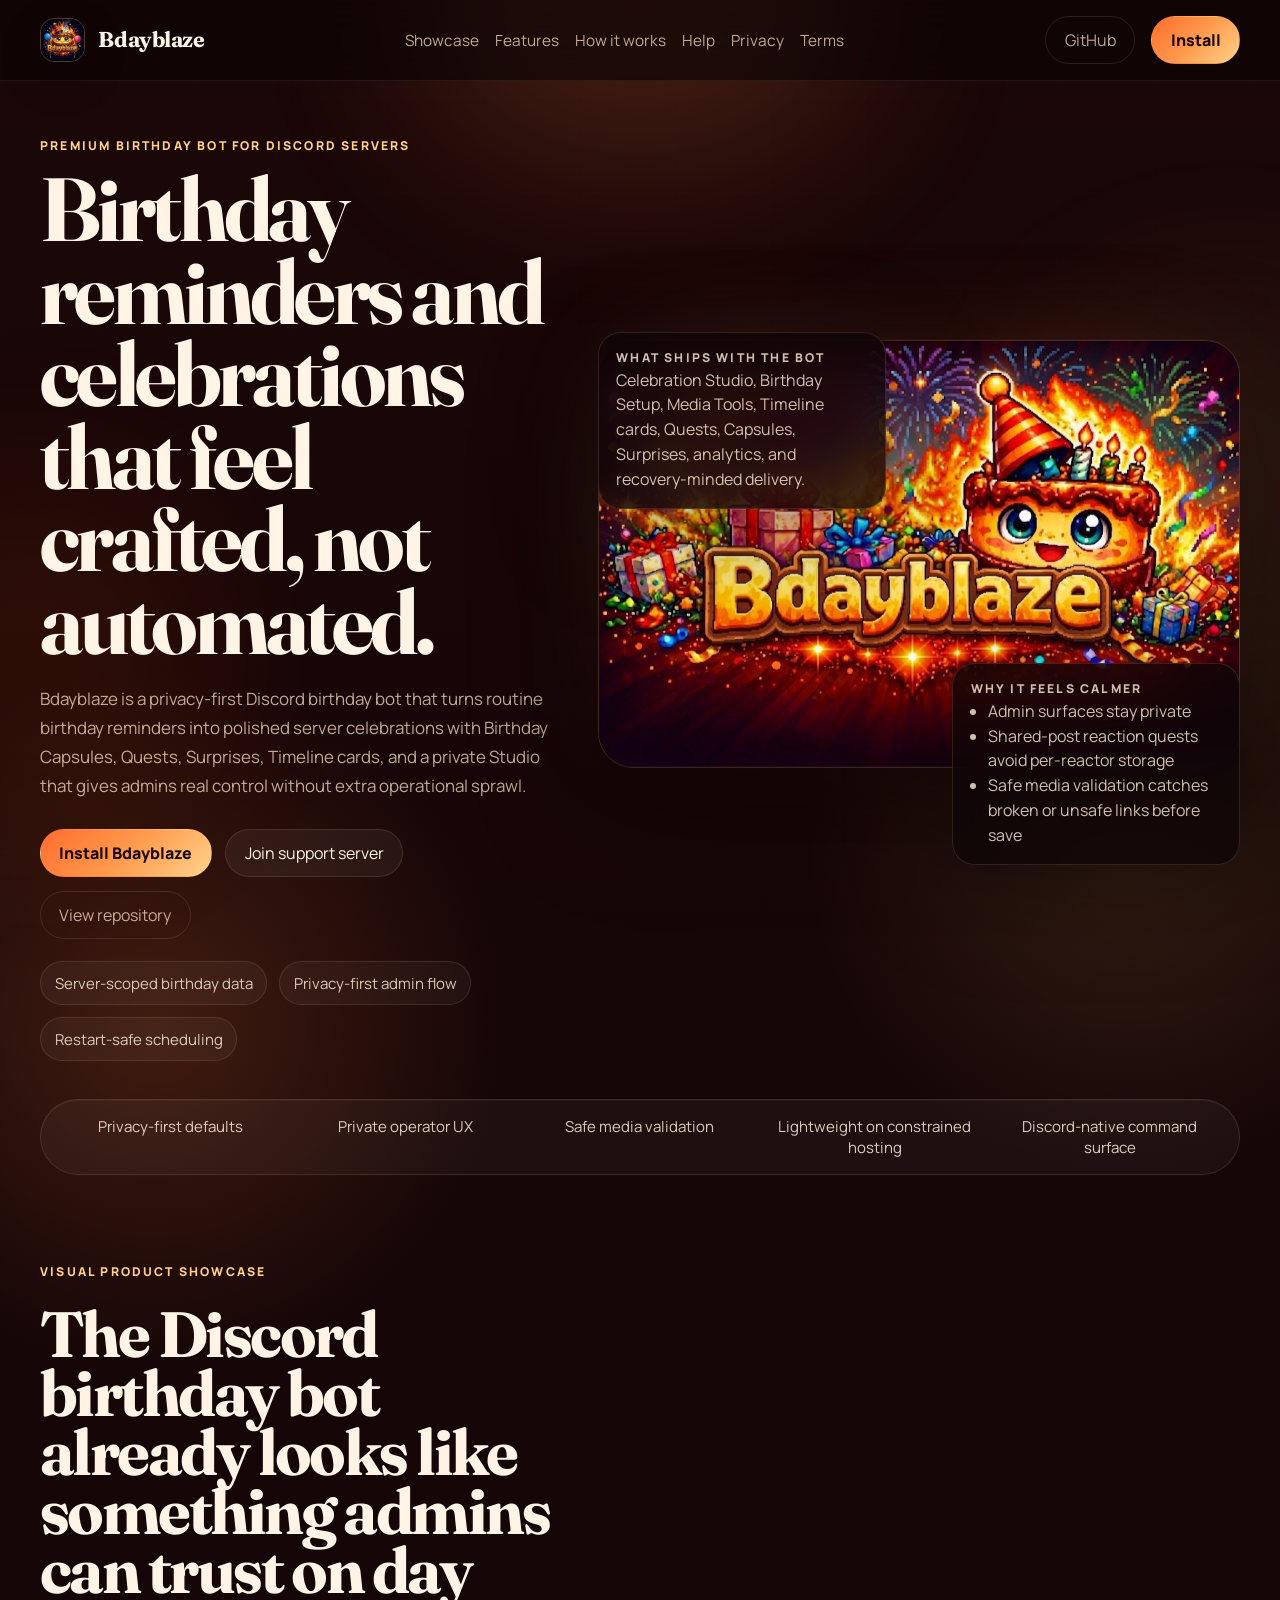
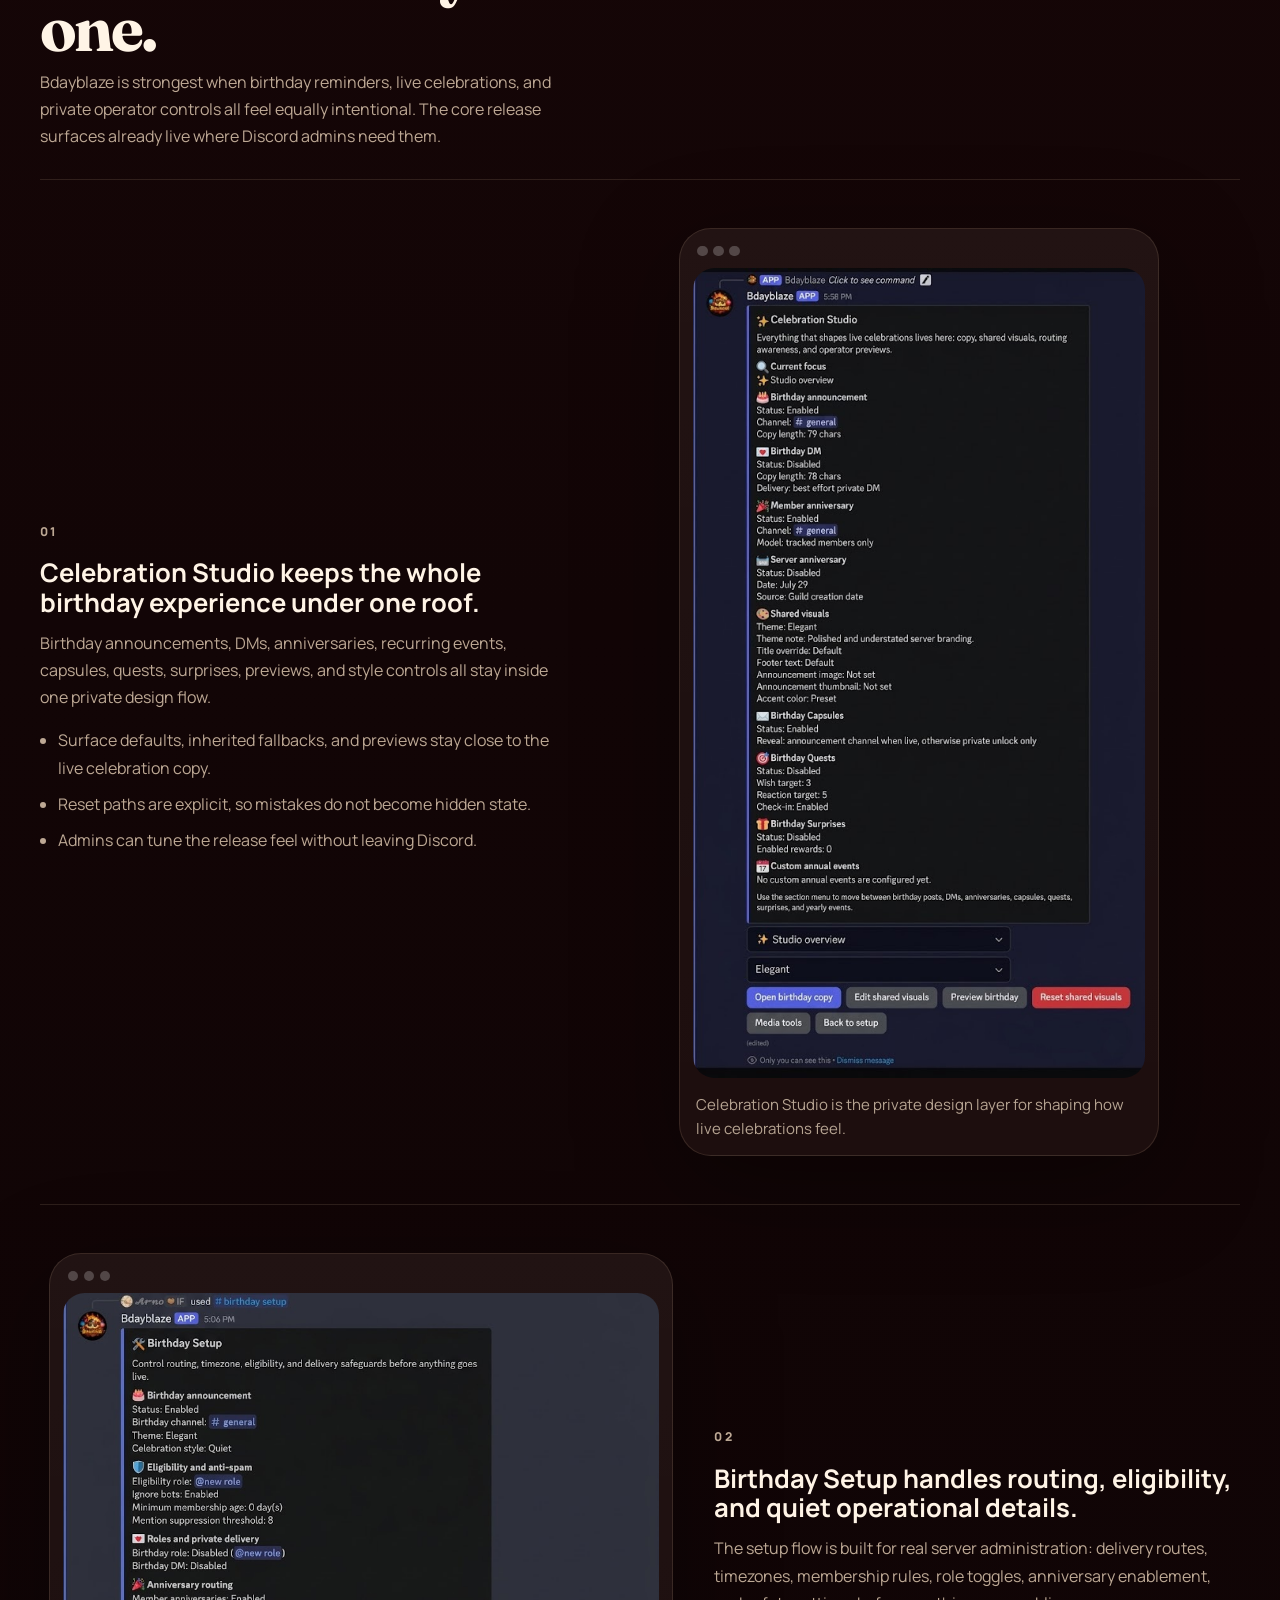
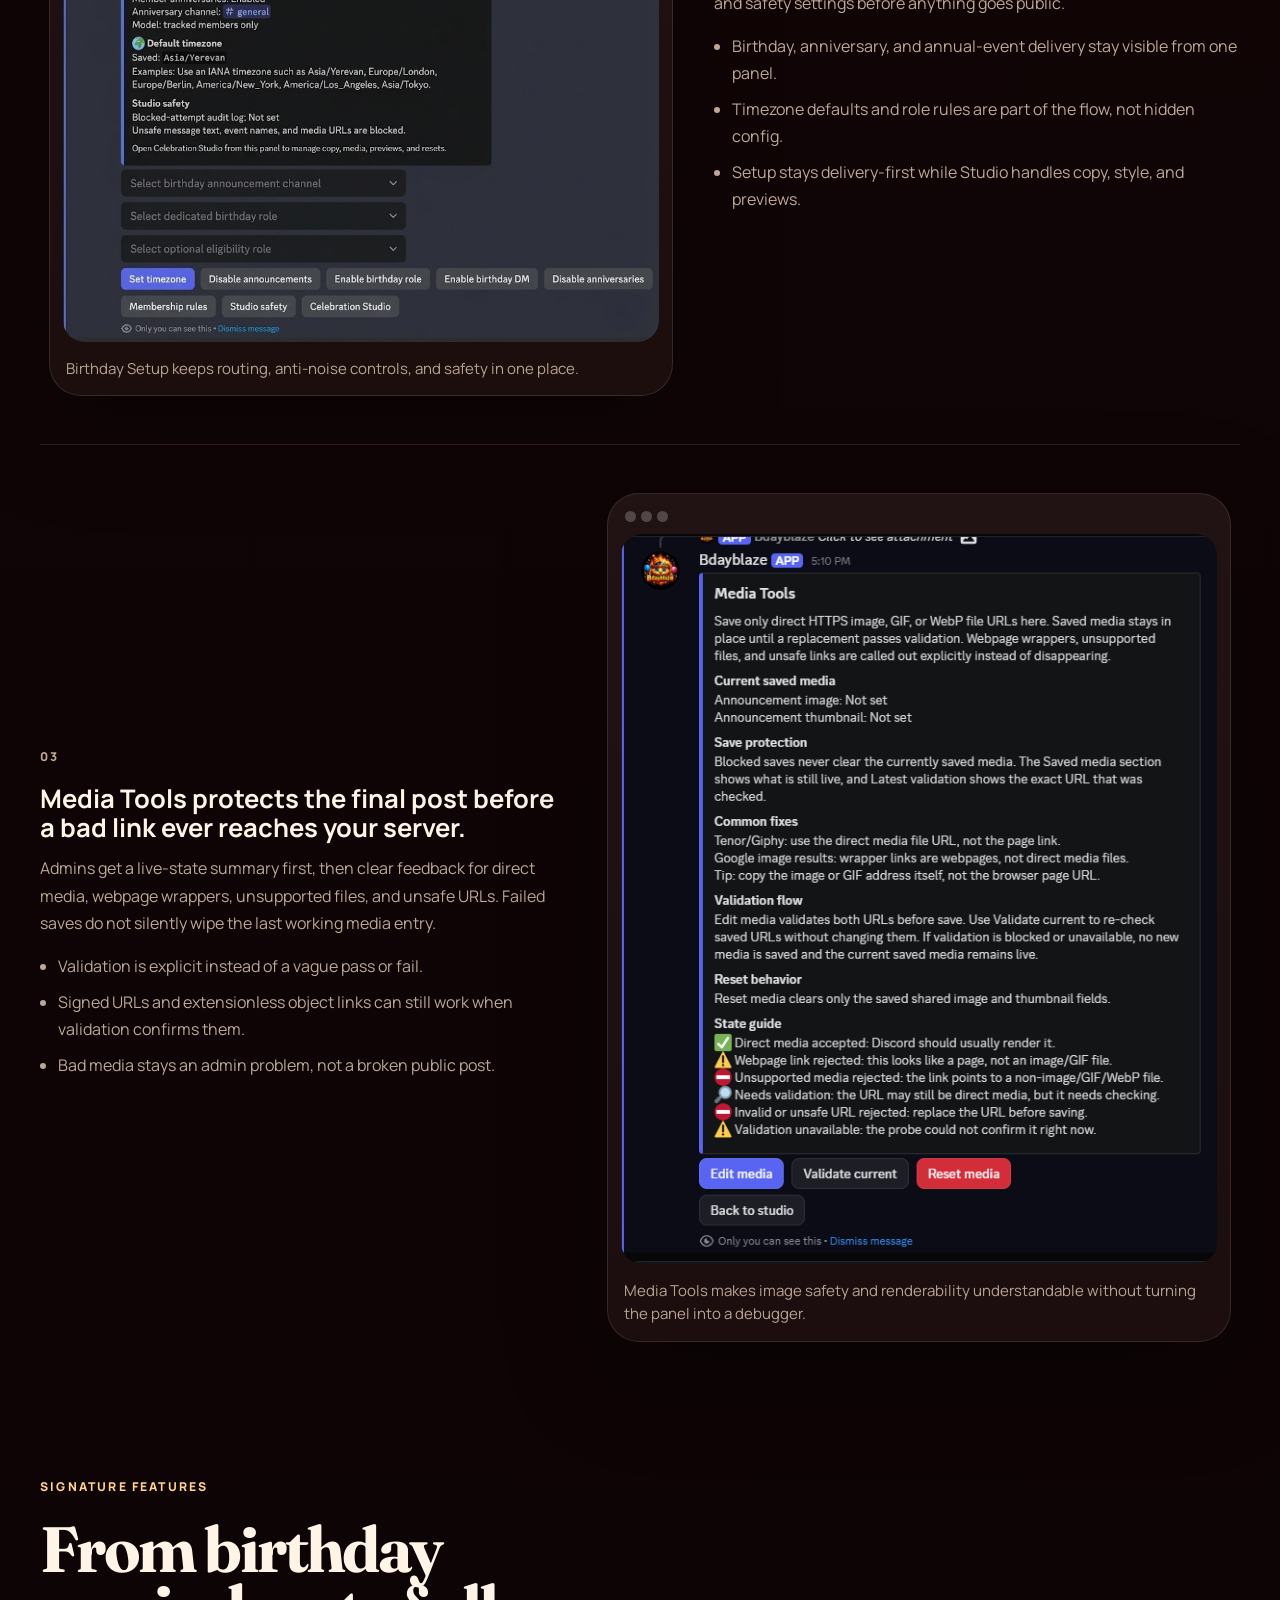
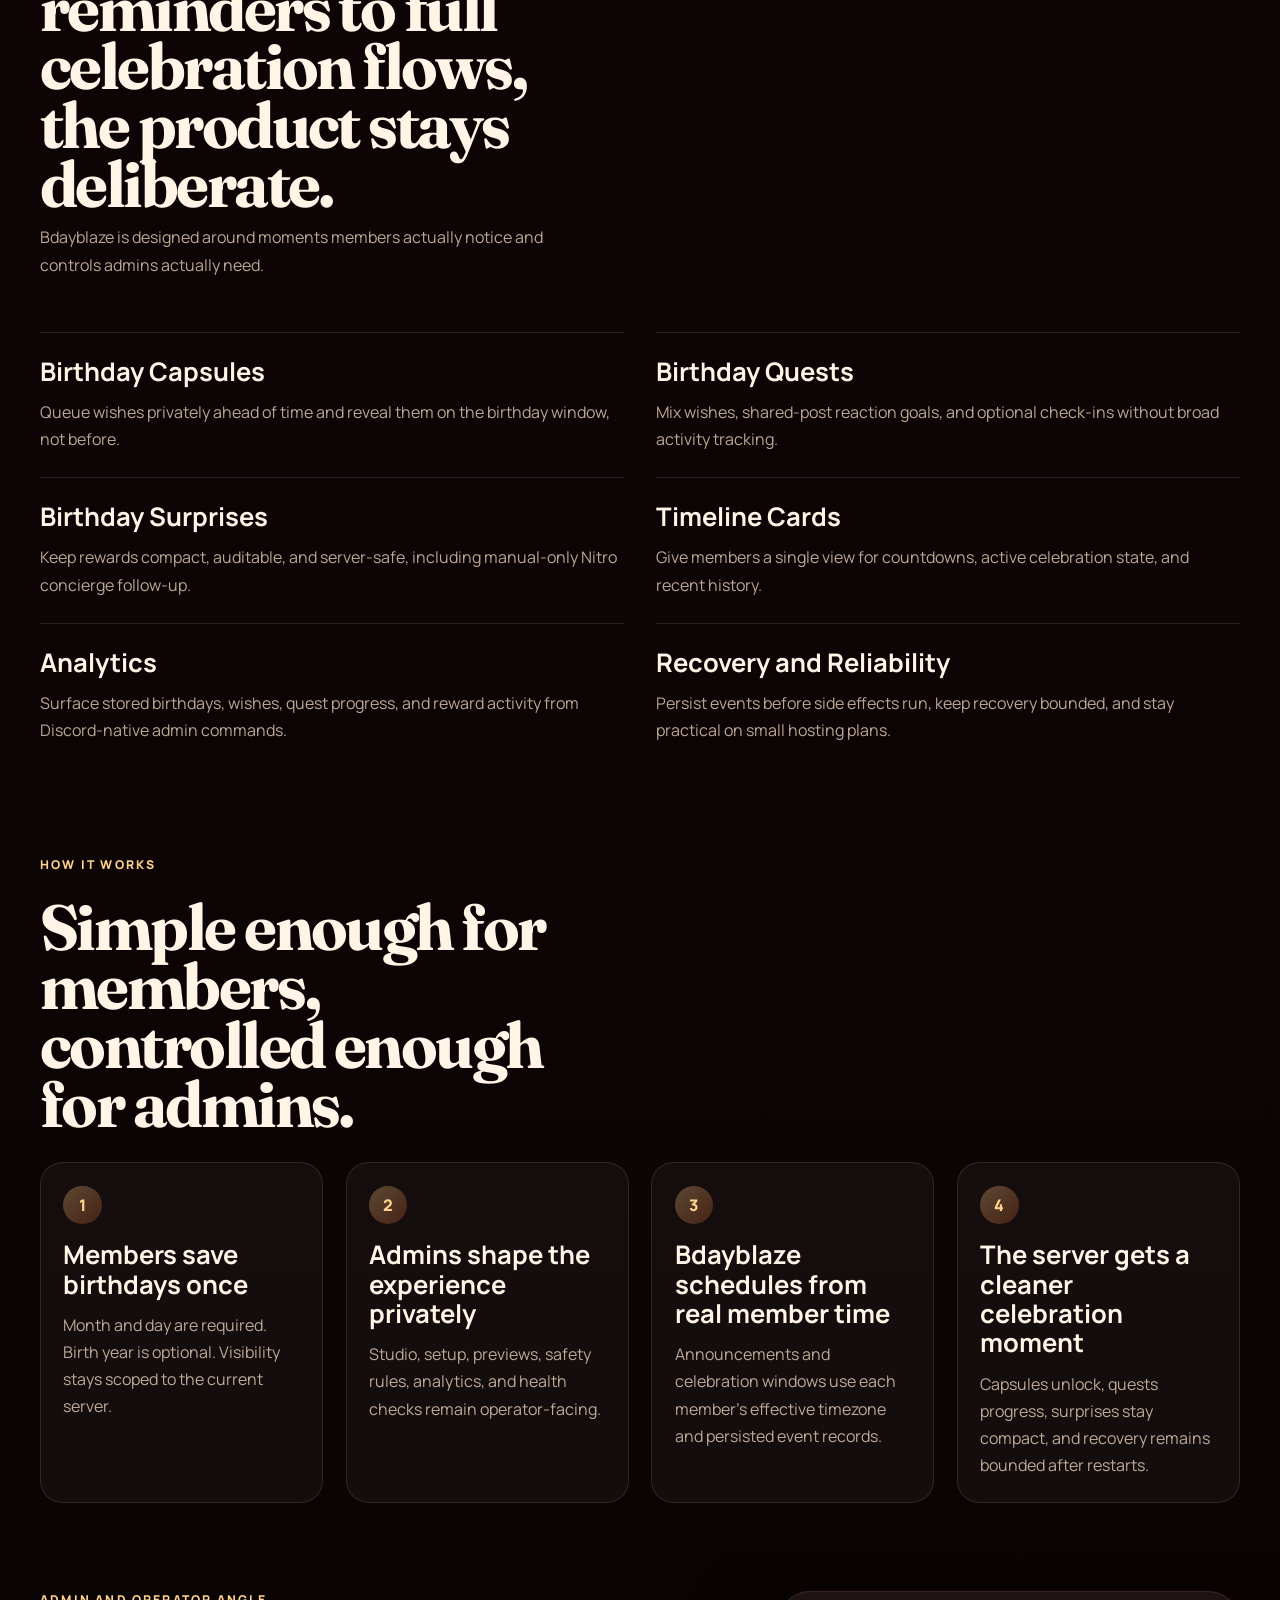
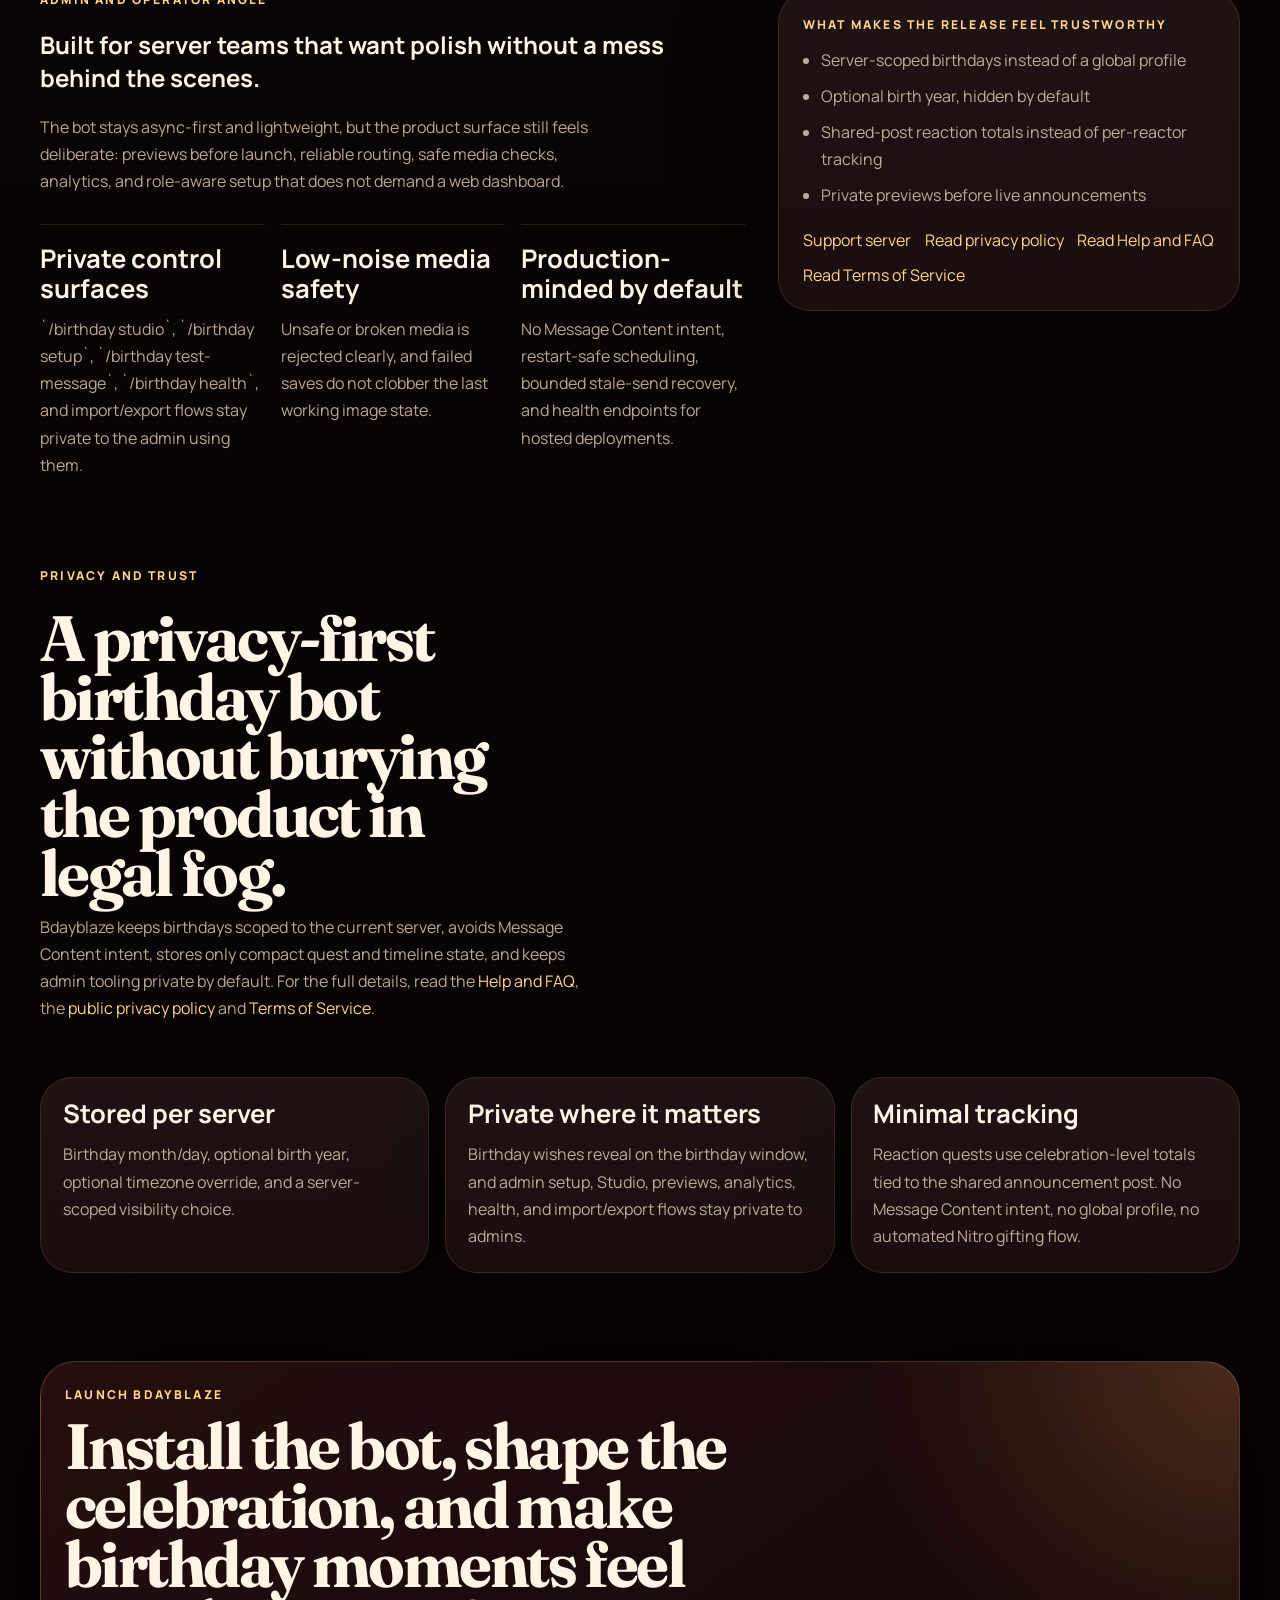
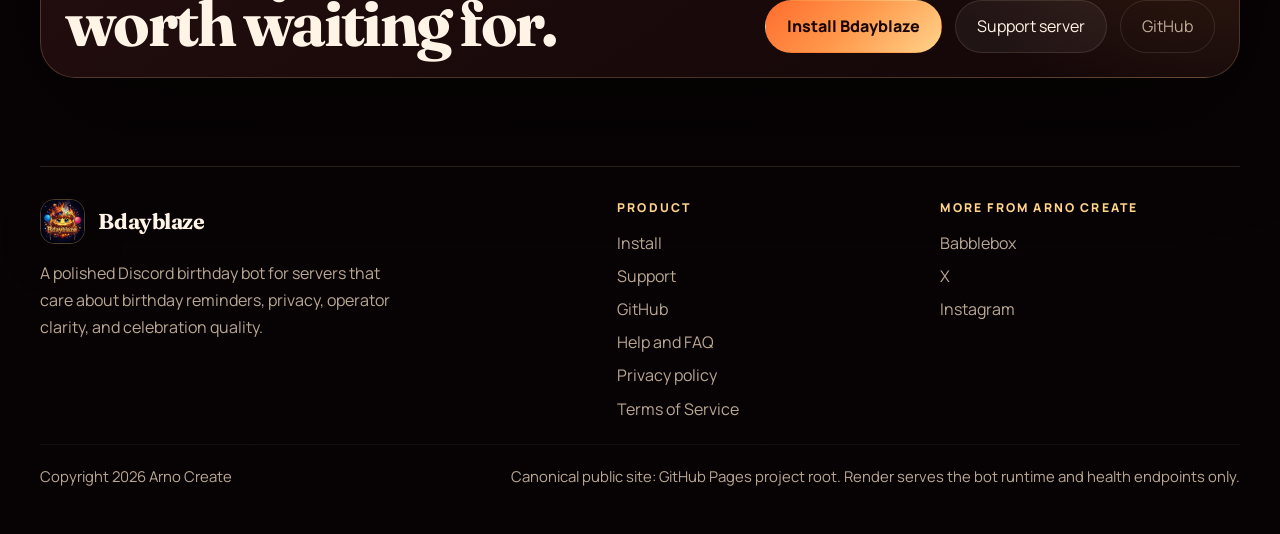
==== index.html @ 0d46175c "Polish admin UX and harden studio media and settings flows" ====
<!DOCTYPE html>
<html lang="en">
  <head>
    <meta charset="UTF-8" />
    <meta name="viewport" content="width=device-width, initial-scale=1.0" />
    <title>Bdayblaze | Premium Birthday Bot for Discord Servers</title>
    <meta
      name="description"
      content="Bdayblaze is a premium, privacy-first Discord birthday bot for birthday reminders, polished celebration posts, and private admin control."
    />
    <meta name="robots" content="index,follow,max-image-preview:large" />
    <meta name="theme-color" content="#1a0908" />
    <meta property="og:locale" content="en_US" />
    <meta property="og:site_name" content="Bdayblaze" />
    <meta property="og:title" content="Bdayblaze | Premium Birthday Bot for Discord Servers" />
    <meta
      property="og:description"
      content="Premium birthday reminders and celebration flows for Discord servers with privacy-first defaults, private admin tools, and restart-safe delivery."
    />
    <meta property="og:type" content="website" />
    <meta property="og:url" content="https://arno-create.github.io/Bdayblaze/" />
    <meta
      property="og:image"
      content="https://arno-create.github.io/Bdayblaze/assets/banner.jpg"
    />
    <meta
      property="og:image:alt"
      content="Bdayblaze banner showing the Discord birthday bot mascot, party cake, gifts, balloons, and wordmark"
    />
    <meta name="twitter:card" content="summary_large_image" />
    <meta
      name="twitter:title"
      content="Bdayblaze | Premium Birthday Bot for Discord Servers"
    />
    <meta
      name="twitter:description"
      content="Premium birthday reminders and celebration flows for Discord servers with privacy-first defaults, private admin tools, and restart-safe delivery."
    />
    <meta
      name="twitter:image"
      content="https://arno-create.github.io/Bdayblaze/assets/banner.jpg"
    />
    <meta
      name="twitter:image:alt"
      content="Bdayblaze banner showing the Discord birthday bot mascot, party cake, gifts, balloons, and wordmark"
    />
    <link rel="canonical" href="https://arno-create.github.io/Bdayblaze/" />
    <link rel="preconnect" href="https://fonts.googleapis.com" />
    <link rel="preconnect" href="https://fonts.gstatic.com" crossorigin />
    <link
      href="https://fonts.googleapis.com/css2?family=Fraunces:opsz,wght@9..144,600;9..144,700&family=Manrope:wght@400;500;600;700;800&display=swap"
      rel="stylesheet"
    />
    <link rel="stylesheet" href="./styles.css" />
    <script defer src="./site.js"></script>
    <script type="application/ld+json">
      {
        "@context": "https://schema.org",
        "@graph": [
          {
            "@type": "WebSite",
            "@id": "https://arno-create.github.io/Bdayblaze/#website",
            "url": "https://arno-create.github.io/Bdayblaze/",
            "name": "Bdayblaze",
            "description": "Premium birthday reminders and celebration flows for Discord servers.",
            "inLanguage": "en",
            "publisher": {
              "@id": "https://arno-create.github.io/Bdayblaze/#organization"
            }
          },
          {
            "@type": "Organization",
            "@id": "https://arno-create.github.io/Bdayblaze/#organization",
            "name": "Arno Create",
            "url": "https://arno-create.github.io/Bdayblaze/",
            "logo": {
              "@type": "ImageObject",
              "url": "https://arno-create.github.io/Bdayblaze/assets/logo.jpg"
            },
            "sameAs": [
              "https://github.com/arno-create/Bdayblaze",
              "https://x.com/arno__if",
              "https://instagram.com/arno.if"
            ]
          },
          {
            "@type": "SoftwareApplication",
            "@id": "https://arno-create.github.io/Bdayblaze/#software",
            "name": "Bdayblaze",
            "applicationCategory": "UtilitiesApplication",
            "operatingSystem": "Any",
            "url": "https://arno-create.github.io/Bdayblaze/",
            "image": "https://arno-create.github.io/Bdayblaze/assets/banner.jpg",
            "screenshot": [
              "https://arno-create.github.io/Bdayblaze/assets/celebration_studio_panel.jpg",
              "https://arno-create.github.io/Bdayblaze/assets/setup_panel.jpg",
              "https://arno-create.github.io/Bdayblaze/assets/media_tools_panel.png"
            ],
            "description": "A privacy-first Discord birthday bot for birthday reminders, celebration posts, Birthday Capsules, Quests, Surprises, and private admin tooling.",
            "isPartOf": {
              "@id": "https://arno-create.github.io/Bdayblaze/#website"
            },
            "creator": {
              "@id": "https://arno-create.github.io/Bdayblaze/#organization"
            }
          }
        ]
      }
    </script>
  <meta name="google-site-verification" content="17fQDl628xteQwyYC6jRZ4BuVv1NThQF5DhLCM0l2sY" />
  </head>
  <body class="site-home">
    <a class="skip-link" href="#main-content">Skip to content</a>

    <div class="ambient ambient-top" aria-hidden="true"></div>
    <div class="ambient ambient-left" aria-hidden="true"></div>
    <div class="ambient ambient-right" aria-hidden="true"></div>

    <header class="site-header">
      <div class="shell header-inner">
        <a class="brand-lockup" href="./" aria-label="Bdayblaze home">
          <img
            src="./assets/logo.jpg"
            alt="Bdayblaze Discord birthday bot logo"
            width="1024"
            height="1024"
            decoding="async"
          />
          <span>Bdayblaze</span>
        </a>

        <nav class="site-nav" aria-label="Primary">
          <a href="#showcase">Showcase</a>
          <a href="#features">Features</a>
          <a href="#how-it-works">How it works</a>
          <a href="./help/">Help</a>
          <a href="#privacy">Privacy</a>
          <a href="./terms/">Terms</a>
        </nav>

        <div class="header-actions">
          <a
            class="button button-ghost"
            href="https://github.com/arno-create/Bdayblaze"
            target="_blank"
            rel="noreferrer"
            >GitHub</a
          >
          <a
            class="button button-primary"
            href="https://discord.com/oauth2/authorize?client_id=1485920716573380660"
            target="_blank"
            rel="noreferrer"
            >Install</a
          >
        </div>
      </div>
    </header>

    <main id="main-content">
      <section class="hero">
        <div class="shell hero-layout">
          <div class="hero-copy" data-reveal>
            <p class="eyebrow">Premium birthday bot for Discord servers</p>
            <h1>Birthday reminders and celebrations that feel crafted, not automated.</h1>
            <p class="hero-text">
              Bdayblaze is a privacy-first Discord birthday bot that turns routine birthday
              reminders into polished server celebrations with Birthday Capsules, Quests,
              Surprises, Timeline cards, and a private Studio that gives admins real control
              without extra operational sprawl.
            </p>

            <div class="hero-actions">
              <a
                class="button button-primary"
                href="https://discord.com/oauth2/authorize?client_id=1485920716573380660"
                target="_blank"
                rel="noreferrer"
                >Install Bdayblaze</a
              >
              <a
                class="button button-secondary"
                href="https://discord.com/servers/inevitable-friendship-1322933864360050688"
                target="_blank"
                rel="noreferrer"
                >Join support server</a
              >
              <a
                class="button button-ghost"
                href="https://github.com/arno-create/Bdayblaze"
                target="_blank"
                rel="noreferrer"
                >View repository</a
              >
            </div>

            <ul class="hero-signals" aria-label="Key product highlights">
              <li>Server-scoped birthday data</li>
              <li>Privacy-first admin flow</li>
              <li>Restart-safe scheduling</li>
            </ul>
          </div>

          <div class="hero-stage" data-reveal>
            <div class="hero-stage-glow" aria-hidden="true"></div>
            <img
              class="hero-banner"
              src="./assets/banner.jpg"
              alt="Bdayblaze banner with the mascot, party cake, gifts, balloons, and wordmark"
              width="1536"
              height="1024"
              fetchpriority="high"
              decoding="async"
            />

            <div class="hero-panel hero-panel-top">
              <p class="panel-label">What ships with the bot</p>
              <p>
                Celebration Studio, Birthday Setup, Media Tools, Timeline cards, Quests,
                Capsules, Surprises, analytics, and recovery-minded delivery.
              </p>
            </div>

            <div class="hero-panel hero-panel-bottom">
              <p class="panel-label">Why it feels calmer</p>
              <ul>
                <li>Admin surfaces stay private</li>
                <li>Shared-post reaction quests avoid per-reactor storage</li>
                <li>Safe media validation catches broken or unsafe links before save</li>
              </ul>
            </div>
          </div>
        </div>
      </section>

      <section class="trust-strip shell" aria-label="Trust highlights" data-reveal>
        <p>Privacy-first defaults</p>
        <p>Private operator UX</p>
        <p>Safe media validation</p>
        <p>Lightweight on constrained hosting</p>
        <p>Discord-native command surface</p>
      </section>

      <section class="section" id="showcase">
        <div class="shell">
          <div class="section-head" data-reveal>
            <p class="eyebrow">Visual product showcase</p>
            <h2>The Discord birthday bot already looks like something admins can trust on day one.</h2>
            <p class="section-copy">
              Bdayblaze is strongest when birthday reminders, live celebrations, and private
              operator controls all feel equally intentional. The core release surfaces already
              live where Discord admins need them.
            </p>
          </div>

          <article class="showcase-row" data-reveal>
            <div class="showcase-copy">
              <p class="showcase-number">01</p>
              <h3>Celebration Studio keeps the whole birthday experience under one roof.</h3>
              <p>
                Birthday announcements, DMs, anniversaries, recurring events, capsules, quests,
                surprises, previews, and style controls all stay inside one private design flow.
              </p>
              <ul class="detail-list">
                <li>Surface defaults, inherited fallbacks, and previews stay close to the live celebration copy.</li>
                <li>Reset paths are explicit, so mistakes do not become hidden state.</li>
                <li>Admins can tune the release feel without leaving Discord.</li>
              </ul>
            </div>
            <figure class="browser-shot browser-shot-tall">
              <div class="browser-chrome" aria-hidden="true">
                <span></span>
                <span></span>
                <span></span>
              </div>
              <img
                src="./assets/celebration_studio_panel.jpg"
                alt="Bdayblaze Celebration Studio showing birthday announcements, DMs, anniversaries, surface routing and media, quests, surprises, and preview controls"
                width="572"
                height="1024"
                loading="lazy"
                decoding="async"
              />
              <figcaption>
                Celebration Studio is the private design layer for shaping how live celebrations feel.
              </figcaption>
            </figure>
          </article>

          <article class="showcase-row showcase-row-reverse" data-reveal>
            <div class="showcase-copy">
              <p class="showcase-number">02</p>
              <h3>Birthday Setup handles routing, eligibility, and quiet operational details.</h3>
              <p>
                The setup flow is built for real server administration: delivery routes,
                timezones, membership rules, role toggles, anniversary enablement, and safety
                settings before anything goes public.
              </p>
              <ul class="detail-list">
                <li>Birthday, anniversary, and annual-event delivery stay visible from one panel.</li>
                <li>Timezone defaults and role rules are part of the flow, not hidden config.</li>
                <li>Setup stays delivery-first while Studio handles copy, style, and previews.</li>
              </ul>
            </div>
            <figure class="browser-shot">
              <div class="browser-chrome" aria-hidden="true">
                <span></span>
                <span></span>
                <span></span>
              </div>
              <img
                src="./assets/setup_panel.jpg"
                alt="Bdayblaze Birthday Setup showing channel routing, eligibility rules, anniversary routing, timezone, and studio safety controls"
                width="942"
                height="1024"
                loading="lazy"
                decoding="async"
              />
              <figcaption>
                Birthday Setup keeps routing, anti-noise controls, and safety in one place.
              </figcaption>
            </figure>
          </article>

          <article class="showcase-row" data-reveal>
            <div class="showcase-copy">
              <p class="showcase-number">03</p>
              <h3>Media Tools protects the final post before a bad link ever reaches your server.</h3>
              <p>
                Admins get a live-state summary first, then clear feedback for direct media,
                webpage wrappers, unsupported files, and unsafe URLs. Failed saves do not
                silently wipe the last working media entry.
              </p>
              <ul class="detail-list">
                <li>Validation is explicit instead of a vague pass or fail.</li>
                <li>
                  Signed URLs and extensionless object links can still work when validation
                  confirms them.
                </li>
                <li>Bad media stays an admin problem, not a broken public post.</li>
              </ul>
            </div>
            <figure class="browser-shot">
              <div class="browser-chrome" aria-hidden="true">
                <span></span>
                <span></span>
                <span></span>
              </div>
              <img
                src="./assets/media_tools_panel.png"
                alt="Bdayblaze Media Tools showing saved media, validation states, and controls for editing or resetting image URLs"
                width="619"
                height="758"
                loading="lazy"
                decoding="async"
              />
              <figcaption>
                Media Tools makes image safety and renderability understandable without turning the panel into a debugger.
              </figcaption>
            </figure>
          </article>
        </div>
      </section>

      <section class="section" id="features">
        <div class="shell feature-layout">
          <div class="section-head" data-reveal>
            <p class="eyebrow">Signature features</p>
            <h2>From birthday reminders to full celebration flows, the product stays deliberate.</h2>
            <p class="section-copy">
              Bdayblaze is designed around moments members actually notice and controls admins
              actually need.
            </p>
          </div>

          <div class="signature-grid" data-reveal>
            <article>
              <h3>Birthday Capsules</h3>
              <p>
                Queue wishes privately ahead of time and reveal them on the birthday window, not
                before.
              </p>
            </article>
            <article>
              <h3>Birthday Quests</h3>
              <p>
                Mix wishes, shared-post reaction goals, and optional check-ins without broad
                activity tracking.
              </p>
            </article>
            <article>
              <h3>Birthday Surprises</h3>
              <p>
                Keep rewards compact, auditable, and server-safe, including manual-only Nitro
                concierge follow-up.
              </p>
            </article>
            <article>
              <h3>Timeline Cards</h3>
              <p>
                Give members a single view for countdowns, active celebration state, and recent
                history.
              </p>
            </article>
            <article>
              <h3>Analytics</h3>
              <p>
                Surface stored birthdays, wishes, quest progress, and reward activity from
                Discord-native admin commands.
              </p>
            </article>
            <article>
              <h3>Recovery and Reliability</h3>
              <p>
                Persist events before side effects run, keep recovery bounded, and stay practical
                on small hosting plans.
              </p>
            </article>
          </div>
        </div>
      </section>

      <section class="section" id="how-it-works">
        <div class="shell">
          <div class="section-head" data-reveal>
            <p class="eyebrow">How it works</p>
            <h2>Simple enough for members, controlled enough for admins.</h2>
          </div>

          <ol class="flow-list" data-reveal>
            <li>
              <span>1</span>
              <div>
                <h3>Members save birthdays once</h3>
                <p>
                  Month and day are required. Birth year is optional. Visibility stays scoped to
                  the current server.
                </p>
              </div>
            </li>
            <li>
              <span>2</span>
              <div>
                <h3>Admins shape the experience privately</h3>
                <p>
                  Studio, setup, previews, safety rules, analytics, and health checks remain
                  operator-facing.
                </p>
              </div>
            </li>
            <li>
              <span>3</span>
              <div>
                <h3>Bdayblaze schedules from real member time</h3>
                <p>
                  Announcements and celebration windows use each member&apos;s effective timezone
                  and persisted event records.
                </p>
              </div>
            </li>
            <li>
              <span>4</span>
              <div>
                <h3>The server gets a cleaner celebration moment</h3>
                <p>
                  Capsules unlock, quests progress, surprises stay compact, and recovery remains
                  bounded after restarts.
                </p>
              </div>
            </li>
          </ol>
        </div>
      </section>

      <section class="section" id="operators">
        <div class="shell operator-layout">
          <div class="operator-copy" data-reveal>
            <p class="eyebrow">Admin and operator angle</p>
            <h2>Built for server teams that want polish without a mess behind the scenes.</h2>
            <p class="section-copy">
              The bot stays async-first and lightweight, but the product surface still feels
              deliberate: previews before launch, reliable routing, safe media checks, analytics,
              and role-aware setup that does not demand a web dashboard.
            </p>

            <div class="operator-points">
              <article>
                <h3>Private control surfaces</h3>
                <p>
                  `/birthday studio`, `/birthday setup`, `/birthday test-message`, `/birthday
                  health`, and import/export flows stay private to the admin using them.
                </p>
              </article>
              <article>
                <h3>Low-noise media safety</h3>
                <p>
                  Unsafe or broken media is rejected clearly, and failed saves do not clobber the
                  last working image state.
                </p>
              </article>
              <article>
                <h3>Production-minded by default</h3>
                <p>
                  No Message Content intent, restart-safe scheduling, bounded stale-send recovery,
                  and health endpoints for hosted deployments.
                </p>
              </article>
            </div>
          </div>

          <aside class="operator-aside" data-reveal>
            <p class="panel-label">What makes the release feel trustworthy</p>
            <ul class="aside-list">
              <li>Server-scoped birthdays instead of a global profile</li>
              <li>Optional birth year, hidden by default</li>
              <li>Shared-post reaction totals instead of per-reactor tracking</li>
              <li>Private previews before live announcements</li>
            </ul>

            <div class="operator-links">
              <a
                class="text-link"
                href="https://discord.com/servers/inevitable-friendship-1322933864360050688"
                target="_blank"
                rel="noreferrer"
                >Support server</a
              >
              <a class="text-link" href="./privacy/">Read privacy policy</a>
              <a class="text-link" href="./help/">Read Help and FAQ</a>
              <a class="text-link" href="./terms/">Read Terms of Service</a>
            </div>
          </aside>
        </div>
      </section>

      <section class="section" id="privacy">
        <div class="shell privacy-layout">
          <div class="section-head" data-reveal>
            <p class="eyebrow">Privacy and trust</p>
            <h2>A privacy-first birthday bot without burying the product in legal fog.</h2>
            <p class="section-copy">
              Bdayblaze keeps birthdays scoped to the current server, avoids Message Content
              intent, stores only compact quest and timeline state, and keeps admin tooling
              private by default. For the full details, read the
              <a class="inline-link" href="./help/">Help and FAQ</a>,
              the
              <a class="inline-link" href="./privacy/">public privacy policy</a> and
              <a class="inline-link" href="./terms/">Terms of Service</a>.
            </p>
          </div>

          <div class="privacy-grid" data-reveal>
            <article>
              <h3>Stored per server</h3>
              <p>
                Birthday month/day, optional birth year, optional timezone override, and a
                server-scoped visibility choice.
              </p>
            </article>
            <article>
              <h3>Private where it matters</h3>
              <p>
                Birthday wishes reveal on the birthday window, and admin setup, Studio, previews,
                analytics, health, and import/export flows stay private to admins.
              </p>
            </article>
            <article>
              <h3>Minimal tracking</h3>
              <p>
                Reaction quests use celebration-level totals tied to the shared announcement post.
                No Message Content intent, no global profile, no automated Nitro gifting flow.
              </p>
            </article>
          </div>
        </div>
      </section>

      <section class="section section-cta">
        <div class="shell cta-panel" data-reveal>
          <div>
            <p class="eyebrow">Launch Bdayblaze</p>
            <h2>
              Install the bot, shape the celebration, and make birthday moments feel worth waiting
              for.
            </h2>
          </div>
          <div class="cta-actions">
            <a
              class="button button-primary button-large"
              href="https://discord.com/oauth2/authorize?client_id=1485920716573380660"
              target="_blank"
              rel="noreferrer"
              >Install Bdayblaze</a
            >
            <a
              class="button button-secondary button-large"
              href="https://discord.com/servers/inevitable-friendship-1322933864360050688"
              target="_blank"
              rel="noreferrer"
              >Support server</a
            >
            <a
              class="button button-ghost button-large"
              href="https://github.com/arno-create/Bdayblaze"
              target="_blank"
              rel="noreferrer"
              >GitHub</a
            >
          </div>
        </div>
      </section>
    </main>

    <footer class="site-footer">
      <div class="shell footer-grid">
        <div>
          <a class="brand-lockup footer-brand" href="./" aria-label="Bdayblaze home">
            <img
              src="./assets/logo.jpg"
              alt="Bdayblaze Discord birthday bot logo"
              width="1024"
              height="1024"
              loading="lazy"
              decoding="async"
            />
            <span>Bdayblaze</span>
          </a>
          <p class="footer-copy">
            A polished Discord birthday bot for servers that care about birthday reminders,
            privacy, operator clarity, and celebration quality.
          </p>
        </div>

        <div>
          <p class="footer-heading">Product</p>
          <div class="footer-links">
            <a
              href="https://discord.com/oauth2/authorize?client_id=1485920716573380660"
              target="_blank"
              rel="noreferrer"
              >Install</a
            >
            <a
              href="https://discord.com/servers/inevitable-friendship-1322933864360050688"
              target="_blank"
              rel="noreferrer"
              >Support</a
            >
            <a href="https://github.com/arno-create/Bdayblaze" target="_blank" rel="noreferrer"
              >GitHub</a
            >
            <a href="./help/">Help and FAQ</a>
            <a href="./privacy/">Privacy policy</a>
            <a href="./terms/">Terms of Service</a>
          </div>
        </div>

        <div>
          <p class="footer-heading">More from Arno Create</p>
          <div class="footer-links">
            <a
              href="https://arno-create.github.io/babblebox-bot/"
              target="_blank"
              rel="noreferrer"
              >Babblebox</a
            >
            <a href="https://x.com/arno__if" target="_blank" rel="noreferrer">X</a>
            <a href="https://instagram.com/arno.if" target="_blank" rel="noreferrer"
              >Instagram</a
            >
          </div>
        </div>
      </div>

      <div class="shell footer-meta">
        <p>Copyright <span data-year></span> Arno Create</p>
        <p>
          Canonical public site: GitHub Pages project root. Render serves the bot runtime and
          health endpoints only.
        </p>
      </div>
    </footer>
  </body>
</html>
---- styles.css ----
:root {
  color-scheme: dark;
  --bg: #120506;
  --bg-deep: #070304;
  --surface: rgba(29, 12, 12, 0.72);
  --surface-strong: rgba(37, 16, 16, 0.88);
  --line: rgba(255, 220, 182, 0.12);
  --line-strong: rgba(255, 220, 182, 0.2);
  --text: #fff4e6;
  --muted: rgba(255, 232, 204, 0.72);
  --accent: #ff9a4d;
  --accent-strong: #ffd38a;
  --accent-deep: #ff6d2d;
  --shadow: 0 28px 100px rgba(0, 0, 0, 0.34);
  --radius-xl: 2rem;
  --radius-lg: 1.4rem;
  --shell: min(1200px, calc(100% - 2rem));
}

*,
*::before,
*::after {
  box-sizing: border-box;
}

html {
  scroll-behavior: smooth;
}

body {
  margin: 0;
  min-height: 100vh;
  overflow-x: clip;
  background:
    radial-gradient(circle at 12% 12%, rgba(255, 129, 56, 0.18), transparent 22rem),
    radial-gradient(circle at 88% 10%, rgba(255, 196, 106, 0.12), transparent 20rem),
    linear-gradient(180deg, #1b0708 0%, var(--bg) 26%, var(--bg-deep) 100%);
  color: var(--text);
  font-family: "Manrope", "Segoe UI", "Helvetica Neue", Arial, sans-serif;
}

body::before {
  content: "";
  position: fixed;
  inset: 0;
  background-image:
    linear-gradient(rgba(255, 255, 255, 0.02) 1px, transparent 1px),
    linear-gradient(90deg, rgba(255, 255, 255, 0.02) 1px, transparent 1px);
  background-size: 6rem 6rem;
  mask-image: linear-gradient(180deg, rgba(255, 255, 255, 0.55), transparent 82%);
  pointer-events: none;
  z-index: -2;
}

img {
  display: block;
  max-width: 100%;
  height: auto;
}

figure {
  margin: 0;
}

a {
  color: inherit;
  text-decoration: none;
}

code {
  padding: 0.12rem 0.38rem;
  border-radius: 0.45rem;
  background: rgba(255, 255, 255, 0.08);
  color: rgba(255, 245, 230, 0.9);
  font-family: "SFMono-Regular", Consolas, "Liberation Mono", monospace;
  font-size: 0.92em;
}

button,
a,
input,
select,
textarea {
  font: inherit;
}

a:focus-visible,
button:focus-visible {
  outline: 2px solid var(--accent-strong);
  outline-offset: 4px;
}

.skip-link {
  position: absolute;
  left: 1rem;
  top: -4rem;
  z-index: 30;
  padding: 0.8rem 1rem;
  border-radius: 999px;
  background: var(--accent-strong);
  color: #1a0908;
  font-weight: 700;
}

.skip-link:focus {
  top: 1rem;
}

.shell {
  width: var(--shell);
  margin: 0 auto;
}

.ambient {
  position: fixed;
  border-radius: 999px;
  filter: blur(90px);
  opacity: 0.65;
  pointer-events: none;
  z-index: -1;
}

.ambient-top {
  top: -10rem;
  left: 50%;
  width: 28rem;
  height: 20rem;
  transform: translateX(-50%);
  background: rgba(255, 136, 64, 0.28);
}

.ambient-left {
  top: 30rem;
  left: -9rem;
  width: 22rem;
  height: 22rem;
  background: rgba(255, 96, 0, 0.16);
}

.ambient-right {
  top: 18rem;
  right: -10rem;
  width: 26rem;
  height: 26rem;
  background: rgba(255, 210, 128, 0.12);
}

.site-header,
.site-footer,
main {
  position: relative;
  z-index: 1;
}

.site-header {
  position: sticky;
  top: 0;
  backdrop-filter: blur(18px);
  background: rgba(12, 4, 5, 0.64);
  border-bottom: 1px solid rgba(255, 220, 182, 0.08);
  z-index: 20;
}

.header-inner {
  display: flex;
  align-items: center;
  justify-content: space-between;
  gap: 1.2rem;
  min-height: 5rem;
}

.brand-lockup {
  display: inline-flex;
  align-items: center;
  gap: 0.85rem;
  font-family: "Fraunces", Georgia, serif;
  font-size: 1.35rem;
  font-weight: 700;
  letter-spacing: -0.02em;
}

.brand-lockup img {
  width: 2.8rem;
  height: 2.8rem;
  border-radius: 0.9rem;
  border: 1px solid rgba(255, 210, 128, 0.28);
  box-shadow: 0 16px 40px rgba(0, 0, 0, 0.22);
}

.site-nav,
.header-actions,
.footer-links {
  display: flex;
  align-items: center;
  gap: 1rem;
}

.site-nav {
  color: var(--muted);
  font-size: 0.96rem;
  scrollbar-width: none;
}

.site-nav::-webkit-scrollbar {
  display: none;
}

.site-nav a,
.footer-links a,
.text-link,
.inline-link {
  transition: color 180ms ease, opacity 180ms ease;
}

.site-nav a[aria-current="page"],
.footer-links a[aria-current="page"] {
  color: var(--accent-strong);
  font-weight: 700;
}

.site-nav a:hover,
.footer-links a:hover,
.text-link:hover,
.inline-link:hover {
  color: var(--accent-strong);
}

.button {
  display: inline-flex;
  align-items: center;
  justify-content: center;
  min-height: 3rem;
  padding: 0.75rem 1.15rem;
  border-radius: 999px;
  border: 1px solid var(--line);
  transition:
    transform 180ms ease,
    border-color 180ms ease,
    background 180ms ease,
    color 180ms ease,
    box-shadow 180ms ease;
}

.button:hover {
  transform: translateY(-2px);
  border-color: var(--line-strong);
  box-shadow: 0 16px 40px rgba(0, 0, 0, 0.24);
}

.button-primary {
  border-color: transparent;
  background: linear-gradient(135deg, var(--accent-deep), var(--accent), var(--accent-strong));
  color: #1a0908;
  font-weight: 800;
}

.button-secondary {
  background: rgba(255, 255, 255, 0.05);
  color: var(--text);
}

.button-ghost {
  background: transparent;
  color: var(--muted);
}

.button-large {
  min-height: 3.3rem;
  padding-inline: 1.3rem;
}

.hero {
  padding: 3.5rem 0 2.4rem;
}

.hero-layout {
  display: grid;
  grid-template-columns: minmax(0, 0.9fr) minmax(320px, 1.1fr);
  gap: 2rem;
  align-items: center;
}

.hero-copy {
  display: grid;
  align-content: start;
}

.eyebrow,
.panel-label,
.showcase-number,
.footer-heading {
  margin: 0 0 0.9rem;
  font-size: 0.76rem;
  font-weight: 800;
  letter-spacing: 0.18em;
  text-transform: uppercase;
  color: var(--accent-strong);
}

.hero h1,
.section-head h2,
.cta-panel h2,
.policy-hero h1,
.policy-section h2 {
  margin: 0;
  font-family: "Fraunces", Georgia, serif;
  letter-spacing: -0.04em;
  line-height: 0.92;
}

.hero h1 {
  max-width: 10.5ch;
  font-size: clamp(3.4rem, 7vw, 6.6rem);
}

.hero-text,
.section-copy,
.showcase-copy p,
.detail-list li,
.signature-grid p,
.flow-list p,
.operator-points p,
.aside-list li,
.privacy-grid p,
.footer-copy,
.footer-meta,
.policy-copy,
.policy-list li,
.policy-card p {
  color: var(--muted);
  line-height: 1.7;
}

.hero-text {
  max-width: 58ch;
  margin: 1.4rem 0 0;
  font-size: 1.06rem;
}

.hero-actions,
.cta-actions,
.operator-links {
  display: flex;
  flex-wrap: wrap;
  gap: 0.85rem;
}

.hero-actions {
  margin: 1.8rem 0 1.4rem;
}

.hero-signals {
  display: flex;
  flex-wrap: wrap;
  gap: 0.75rem;
  margin: 0;
  padding: 0;
  list-style: none;
}

.hero-signals li {
  padding: 0.65rem 0.85rem;
  border: 1px solid var(--line);
  border-radius: 999px;
  background: rgba(255, 255, 255, 0.04);
  color: rgba(255, 240, 219, 0.82);
  font-size: 0.94rem;
}

.hero-stage {
  --pointer-x: 0;
  --pointer-y: 0;
  position: relative;
  width: 100%;
  min-height: 36rem;
  padding: 2rem 0;
}

.hero-stage-glow {
  position: absolute;
  inset: 10% 6% auto;
  height: 62%;
  border-radius: 2.4rem;
  background:
    radial-gradient(circle at 20% 35%, rgba(255, 199, 118, 0.42), transparent 32%),
    radial-gradient(circle at 72% 28%, rgba(255, 114, 43, 0.34), transparent 34%),
    linear-gradient(135deg, rgba(255, 140, 71, 0.2), rgba(92, 27, 18, 0.2));
  filter: blur(56px);
  pointer-events: none;
}

.hero-banner {
  position: relative;
  width: min(100%, 48rem);
  margin: 0 auto;
  aspect-ratio: 3 / 2;
  border-radius: 2.2rem;
  border: 1px solid rgba(255, 228, 194, 0.16);
  box-shadow: 0 36px 120px rgba(0, 0, 0, 0.45);
  object-fit: cover;
  object-position: center;
  transform:
    perspective(1200px)
    rotateX(calc(var(--pointer-y) * -3deg))
    rotateY(calc(var(--pointer-x) * 5deg))
    translateY(-0.2rem);
  transition: transform 160ms ease;
}

.hero-panel {
  position: absolute;
  max-width: 18rem;
  padding: 1rem 1.1rem;
  border: 1px solid var(--line);
  border-radius: var(--radius-lg);
  background: rgba(15, 6, 7, 0.78);
  backdrop-filter: blur(18px);
  box-shadow: var(--shadow);
}

.hero-panel p,
.hero-panel li {
  margin: 0;
  color: rgba(255, 239, 216, 0.8);
  line-height: 1.55;
}

.hero-panel ul {
  margin: 0;
  padding-left: 1.1rem;
}

.hero-panel-top {
  top: 1.3rem;
  left: 0;
}

.hero-panel-bottom {
  right: 0;
  bottom: 1.4rem;
}

.trust-strip {
  display: grid;
  grid-template-columns: repeat(5, minmax(0, 1fr));
  gap: 0.9rem;
  padding: 1rem 1.2rem;
  border: 1px solid var(--line);
  border-radius: 999px;
  background: rgba(255, 255, 255, 0.04);
  box-shadow: inset 0 1px 0 rgba(255, 255, 255, 0.04);
}

.trust-strip p {
  margin: 0;
  color: rgba(255, 241, 222, 0.84);
  font-size: 0.94rem;
  text-align: center;
}

.section {
  padding: 5.5rem 0 0;
}

.section-head {
  display: grid;
  gap: 0.65rem;
  margin-bottom: 1.8rem;
}

.section-head h2,
.cta-panel h2,
.policy-hero h1,
.policy-section h2 {
  font-size: clamp(2.25rem, 5vw, 4.4rem);
}

.section-head h2 {
  max-width: 12ch;
}

.section-copy {
  max-width: 56ch;
  margin: 0;
}

.showcase-row {
  display: grid;
  grid-template-columns: minmax(0, 0.9fr) minmax(320px, 1.1fr);
  gap: 2rem;
  align-items: center;
  padding: 3rem 0;
  border-top: 1px solid var(--line);
}

.showcase-row-reverse {
  grid-template-columns: minmax(320px, 1.1fr) minmax(0, 0.9fr);
}

.showcase-row-reverse .showcase-copy {
  order: 2;
}

.showcase-row-reverse .browser-shot {
  order: 1;
}

.showcase-copy h3,
.signature-grid h3,
.flow-list h3,
.operator-points h3,
.privacy-grid h3,
.policy-card h3 {
  margin: 0 0 0.8rem;
  font-size: clamp(1.35rem, 2vw, 1.9rem);
  line-height: 1.15;
}

.showcase-copy p {
  margin: 0 0 1rem;
}

.signature-grid p,
.flow-list p,
.operator-points p,
.privacy-grid p,
.policy-card p,
.footer-meta p {
  margin: 0;
}

.detail-list,
.aside-list,
.policy-list {
  margin: 0;
  padding-left: 1.1rem;
}

.detail-list li,
.aside-list li,
.policy-list li {
  margin-bottom: 0.55rem;
}

.browser-shot,
.operator-aside,
.privacy-grid article,
.policy-card {
  border: 1px solid var(--line);
  border-radius: var(--radius-xl);
  background:
    linear-gradient(180deg, rgba(255, 255, 255, 0.04), rgba(255, 255, 255, 0.02)),
    var(--surface);
  box-shadow: var(--shadow);
}

.browser-shot {
  width: 100%;
  max-width: 39rem;
  margin: 0;
  justify-self: center;
  padding: 0.8rem;
  overflow: hidden;
}

.browser-shot:hover {
  transform: translateY(-4px);
  transition: transform 180ms ease;
}

.browser-shot img {
  width: 100%;
  border-radius: 1.35rem;
  background: rgba(9, 3, 4, 0.65);
}

.browser-shot figcaption {
  padding: 0.95rem 0.2rem 0.15rem;
  color: rgba(255, 236, 209, 0.68);
  font-size: 0.94rem;
  line-height: 1.55;
}

.browser-shot-tall {
  max-width: 30rem;
}

.browser-chrome {
  display: flex;
  gap: 0.35rem;
  padding: 0.25rem 0.3rem 0.75rem;
}

.browser-chrome span {
  width: 0.65rem;
  height: 0.65rem;
  border-radius: 999px;
  background: rgba(255, 255, 255, 0.22);
}

.feature-layout {
  display: grid;
  gap: 1.5rem;
}

.signature-grid {
  display: grid;
  grid-template-columns: repeat(2, minmax(0, 1fr));
  gap: 0 2rem;
}

.signature-grid article {
  padding: 1.5rem 0;
  border-top: 1px solid var(--line);
}

.flow-list {
  display: grid;
  grid-template-columns: repeat(4, minmax(0, 1fr));
  gap: 1.4rem;
  margin: 0;
  padding: 0;
  list-style: none;
}

.flow-list li {
  min-height: 100%;
  padding: 1.4rem;
  border: 1px solid var(--line);
  border-radius: var(--radius-lg);
  background: rgba(255, 255, 255, 0.04);
}

.flow-list span {
  display: inline-flex;
  align-items: center;
  justify-content: center;
  width: 2.4rem;
  height: 2.4rem;
  margin-bottom: 1rem;
  border-radius: 999px;
  background: linear-gradient(135deg, rgba(255, 211, 138, 0.3), rgba(255, 109, 45, 0.22));
  color: var(--accent-strong);
  font-weight: 800;
}

.operator-layout {
  display: grid;
  grid-template-columns: minmax(0, 1.1fr) minmax(280px, 0.72fr);
  gap: 2rem;
  align-items: start;
}

.operator-points {
  display: grid;
  grid-template-columns: repeat(3, minmax(0, 1fr));
  gap: 1rem;
  margin-top: 1.8rem;
}

.operator-points article {
  padding-top: 1.2rem;
  border-top: 1px solid var(--line);
}

.operator-aside,
.cta-panel,
.policy-hero,
.policy-card {
  padding: 1.5rem;
}

.operator-links {
  margin-top: 1.2rem;
}

.text-link,
.inline-link {
  color: var(--accent-strong);
}

.privacy-layout {
  display: grid;
  gap: 1.6rem;
}

.privacy-grid {
  display: grid;
  grid-template-columns: repeat(3, minmax(0, 1fr));
  gap: 1rem;
}

.privacy-grid article {
  padding: 1.35rem;
}

.section-cta {
  padding-bottom: 5.5rem;
}

.cta-panel {
  display: grid;
  grid-template-columns: minmax(0, 1fr) auto;
  gap: 1.5rem;
  align-items: end;
  border: 1px solid rgba(255, 207, 153, 0.2);
  border-radius: calc(var(--radius-xl) + 0.2rem);
  background:
    radial-gradient(circle at top right, rgba(255, 161, 88, 0.22), transparent 30%),
    linear-gradient(145deg, rgba(39, 15, 15, 0.95), rgba(20, 7, 8, 0.92));
  box-shadow: 0 34px 120px rgba(0, 0, 0, 0.4);
}

.site-footer {
  padding: 0 0 2.8rem;
}

.footer-grid {
  display: grid;
  grid-template-columns: 1.2fr repeat(2, minmax(0, 0.65fr));
  gap: 1.5rem;
  padding: 2rem 0 1.5rem;
  border-top: 1px solid var(--line);
}

.footer-brand {
  margin-bottom: 1rem;
}

.footer-copy {
  max-width: 36ch;
  margin: 0;
}

.footer-heading {
  margin-bottom: 1rem;
}

.footer-links {
  flex-direction: column;
  align-items: flex-start;
  gap: 0.7rem;
  color: var(--muted);
}

.footer-meta {
  display: flex;
  justify-content: space-between;
  gap: 1rem;
  padding-top: 1.2rem;
  border-top: 1px solid rgba(255, 255, 255, 0.05);
  font-size: 0.93rem;
}

[data-reveal].reveal-ready {
  opacity: 0;
  transform: translateY(26px);
  transition:
    opacity 700ms ease,
    transform 700ms ease;
  transition-delay: var(--reveal-delay, 0ms);
}

[data-reveal].is-visible {
  opacity: 1;
  transform: translateY(0);
}

.site-policy .site-header {
  position: relative;
}

.policy-main {
  padding: 3.4rem 0 5rem;
}

.policy-hero {
  display: grid;
  gap: 1rem;
  margin-bottom: 2rem;
  border: 1px solid rgba(255, 207, 153, 0.18);
  border-radius: calc(var(--radius-xl) + 0.2rem);
  background:
    radial-gradient(circle at top right, rgba(255, 175, 102, 0.18), transparent 32%),
    linear-gradient(145deg, rgba(34, 13, 13, 0.92), rgba(16, 6, 7, 0.9));
}

.policy-hero h1 {
  max-width: 12ch;
}

.policy-breadcrumbs {
  display: flex;
  flex-wrap: wrap;
  gap: 0.45rem;
  margin: 0;
  color: rgba(255, 236, 209, 0.72);
  font-size: 0.93rem;
}

.policy-breadcrumbs span[aria-current="page"] {
  color: var(--text);
}

.policy-actions {
  display: flex;
  flex-wrap: wrap;
  gap: 0.85rem;
}

.help-quicklinks {
  display: flex;
  flex-wrap: wrap;
  gap: 0.7rem;
}

.help-quicklinks a {
  padding: 0.62rem 0.92rem;
  border: 1px solid rgba(255, 220, 182, 0.12);
  border-radius: 999px;
  background: rgba(255, 255, 255, 0.04);
  color: rgba(255, 239, 216, 0.8);
  font-size: 0.93rem;
  transition:
    color 180ms ease,
    border-color 180ms ease,
    background 180ms ease,
    transform 180ms ease;
}

.help-quicklinks a:hover {
  color: var(--accent-strong);
  border-color: rgba(255, 220, 182, 0.22);
  background: rgba(255, 255, 255, 0.07);
  transform: translateY(-2px);
}

.policy-grid {
  display: grid;
  grid-template-columns: repeat(2, minmax(0, 1fr));
  gap: 1rem;
}

.policy-card h3 {
  font-size: 1.3rem;
}

.policy-section {
  padding-top: 3rem;
}

.policy-section h2 {
  margin-bottom: 0.9rem;
  font-size: clamp(1.7rem, 3vw, 2.6rem);
}

.policy-copy {
  max-width: 66ch;
  margin: 0 0 1rem;
}

.policy-meta {
  margin: -0.15rem 0 0;
  color: rgba(255, 236, 209, 0.72);
  font-size: 0.95rem;
  font-weight: 600;
}

#showcase,
#features,
#how-it-works,
#operators,
#privacy,
#overview,
#get-started,
#commands,
#studio,
#media,
#anniversaries,
#reliability,
#faq {
  scroll-margin-top: 7rem;
}

@media (max-width: 1120px) {
  .trust-strip,
  .flow-list,
  .operator-points,
  .privacy-grid,
  .policy-grid {
    grid-template-columns: repeat(2, minmax(0, 1fr));
  }

  .showcase-row,
  .showcase-row-reverse,
  .hero-layout,
  .operator-layout,
  .cta-panel,
  .footer-grid {
    grid-template-columns: 1fr;
  }

  .showcase-row-reverse .showcase-copy,
  .showcase-row-reverse .browser-shot {
    order: initial;
  }

  .cta-panel {
    align-items: start;
  }

  .footer-meta {
    flex-direction: column;
  }

  .trust-strip {
    padding: 1rem 1.1rem;
    border-radius: 1.7rem;
  }
}

@media (max-width: 840px) {
  .site-nav {
    order: 3;
    width: 100%;
    justify-content: flex-start;
    overflow-x: auto;
    gap: 0.65rem;
    padding-bottom: 0.3rem;
    white-space: nowrap;
  }

  .header-inner {
    flex-wrap: wrap;
    align-items: flex-start;
    row-gap: 0.85rem;
    padding: 0.9rem 0;
  }

  .site-nav a {
    flex: 0 0 auto;
    padding: 0.55rem 0.8rem;
    border: 1px solid rgba(255, 220, 182, 0.1);
    border-radius: 999px;
    background: rgba(255, 255, 255, 0.04);
  }

  .header-actions {
    width: 100%;
    justify-content: stretch;
  }

  .header-actions .button {
    flex: 1 1 0;
    min-width: 0;
  }

  .hero {
    padding-top: 1.6rem;
  }

  .hero-layout {
    gap: 1.35rem;
  }

  .hero-text {
    max-width: none;
    margin-top: 1rem;
  }

  .hero-actions {
    margin: 1.4rem 0 1.15rem;
  }

  .hero-signals {
    display: grid;
    grid-template-columns: 1fr;
  }

  .hero-stage {
    display: grid;
    gap: 0.9rem;
    max-width: 34rem;
    min-height: auto;
    margin: 0 auto;
    padding-top: 0.35rem;
    min-height: auto;
    padding-bottom: 0;
  }

  .hero-stage-glow {
    inset: 8% 4% auto;
    height: 50%;
    filter: blur(44px);
  }

  .hero-banner {
    width: 100%;
    border-radius: 1.7rem;
    transform: none;
  }

  .hero-panel {
    position: static;
    width: 100%;
    max-width: none;
    padding: 1rem;
  }

  .showcase-row {
    gap: 1.15rem;
  }

  .browser-shot {
    max-width: 34rem;
    padding: 0.72rem;
  }

  .browser-shot-tall {
    max-width: 27rem;
  }

  .operator-aside {
    max-width: 34rem;
    width: 100%;
    justify-self: center;
  }

  .policy-main {
    padding-top: 2.5rem;
  }

  .policy-hero h1 {
    max-width: 13ch;
  }

  .signature-grid,
  .flow-list,
  .operator-points,
  .privacy-grid,
  .policy-grid {
    grid-template-columns: 1fr;
  }

  .trust-strip {
    grid-template-columns: 1fr;
    border-radius: 1.5rem;
  }
}

@media (max-width: 640px) {
  :root {
    --shell: min(1200px, calc(100% - 1.2rem));
  }

  .site-header {
    background: rgba(12, 4, 5, 0.82);
  }

  .brand-lockup {
    gap: 0.7rem;
  }

  .brand-lockup img {
    width: 2.45rem;
    height: 2.45rem;
  }

  .brand-lockup span {
    font-size: 1.2rem;
  }

  .header-actions {
    gap: 0.7rem;
  }

  .header-actions .button {
    flex: 1 1 auto;
  }

  .site-nav {
    margin-inline: -0.05rem;
    padding-bottom: 0.15rem;
  }

  .site-nav a {
    padding: 0.5rem 0.72rem;
    font-size: 0.9rem;
  }

  .hero {
    padding: 1.15rem 0 1.6rem;
  }

  .hero h1 {
    max-width: 10ch;
    font-size: clamp(2.55rem, 12vw, 3.8rem);
  }

  .hero-actions,
  .cta-actions,
  .policy-actions {
    flex-direction: column;
    align-items: stretch;
  }

  .hero-actions .button,
  .cta-actions .button,
  .policy-actions .button {
    width: 100%;
  }

  .help-quicklinks a {
    width: 100%;
    text-align: center;
  }

  .hero-signals li {
    width: 100%;
    text-align: center;
  }

  .hero-stage {
    gap: 0.75rem;
  }

  .hero-panel,
  .operator-aside,
  .cta-panel,
  .policy-hero,
  .policy-card,
  .privacy-grid article {
    padding: 1.2rem;
  }

  .section,
  .section-cta,
  .policy-main {
    padding-top: 3.5rem;
  }

  .section-head {
    margin-bottom: 1.3rem;
  }

  .showcase-row {
    padding: 1.9rem 0;
  }

  .browser-shot {
    padding: 0.65rem;
    border-radius: 1.45rem;
  }

  .browser-chrome {
    padding-bottom: 0.6rem;
  }

  .flow-list li {
    padding: 1.2rem;
  }

  .operator-points {
    margin-top: 1.4rem;
  }

  .cta-panel {
    gap: 1rem;
  }

  .footer-grid {
    padding: 1.7rem 0 1.2rem;
    gap: 1.2rem;
  }

  .footer-meta {
    font-size: 0.89rem;
  }

  .policy-copy {
    max-width: none;
  }
}

@media (max-width: 480px) {
  :root {
    --shell: min(1200px, calc(100% - 1rem));
  }

  .hero-signals li,
  .trust-strip p {
    font-size: 0.91rem;
  }

  .policy-breadcrumbs {
    font-size: 0.88rem;
  }
}

@media (prefers-reduced-motion: reduce) {
  html {
    scroll-behavior: auto;
  }

  *,
  *::before,
  *::after {
    animation: none !important;
    transition-duration: 0.01ms !important;
    transition-delay: 0ms !important;
  }

  [data-reveal] {
    opacity: 1;
    transform: none;
  }

  .hero-banner,
  .browser-shot:hover,
  .button:hover {
    transform: none;
  }
}
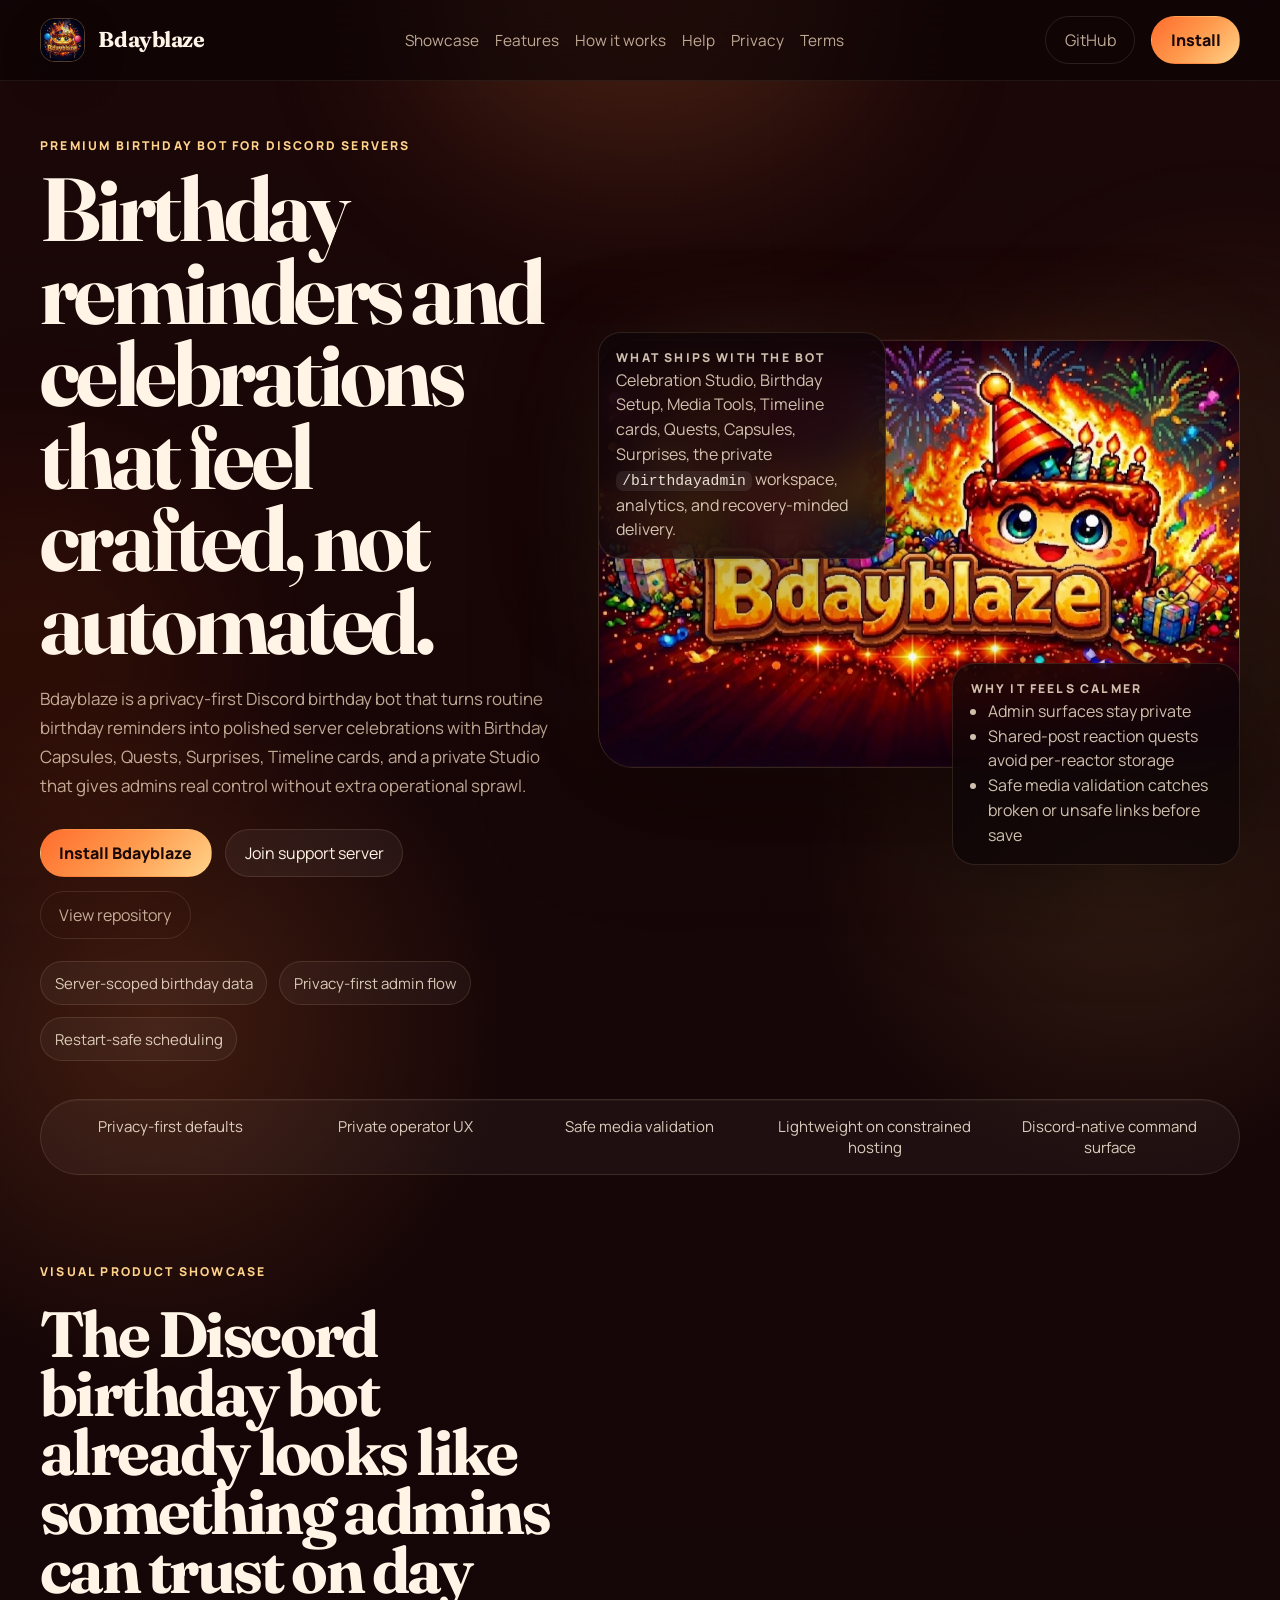
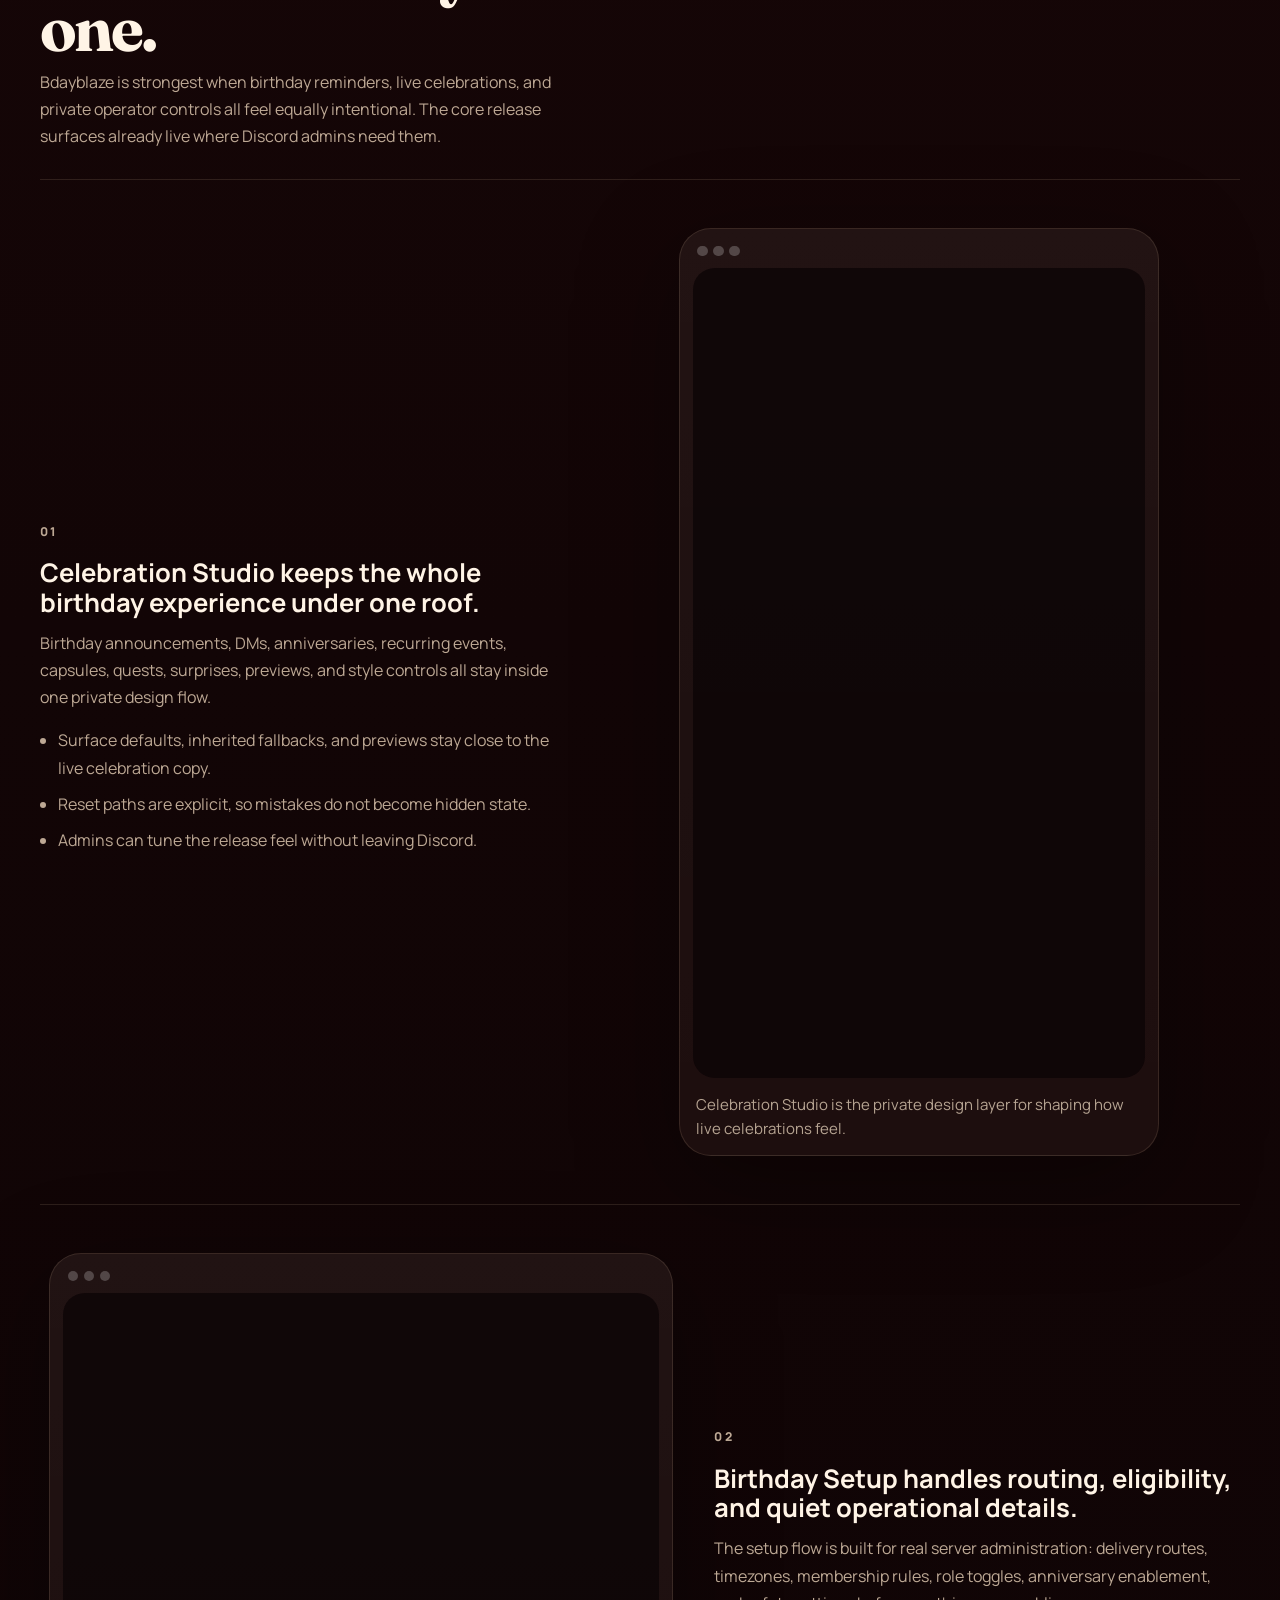
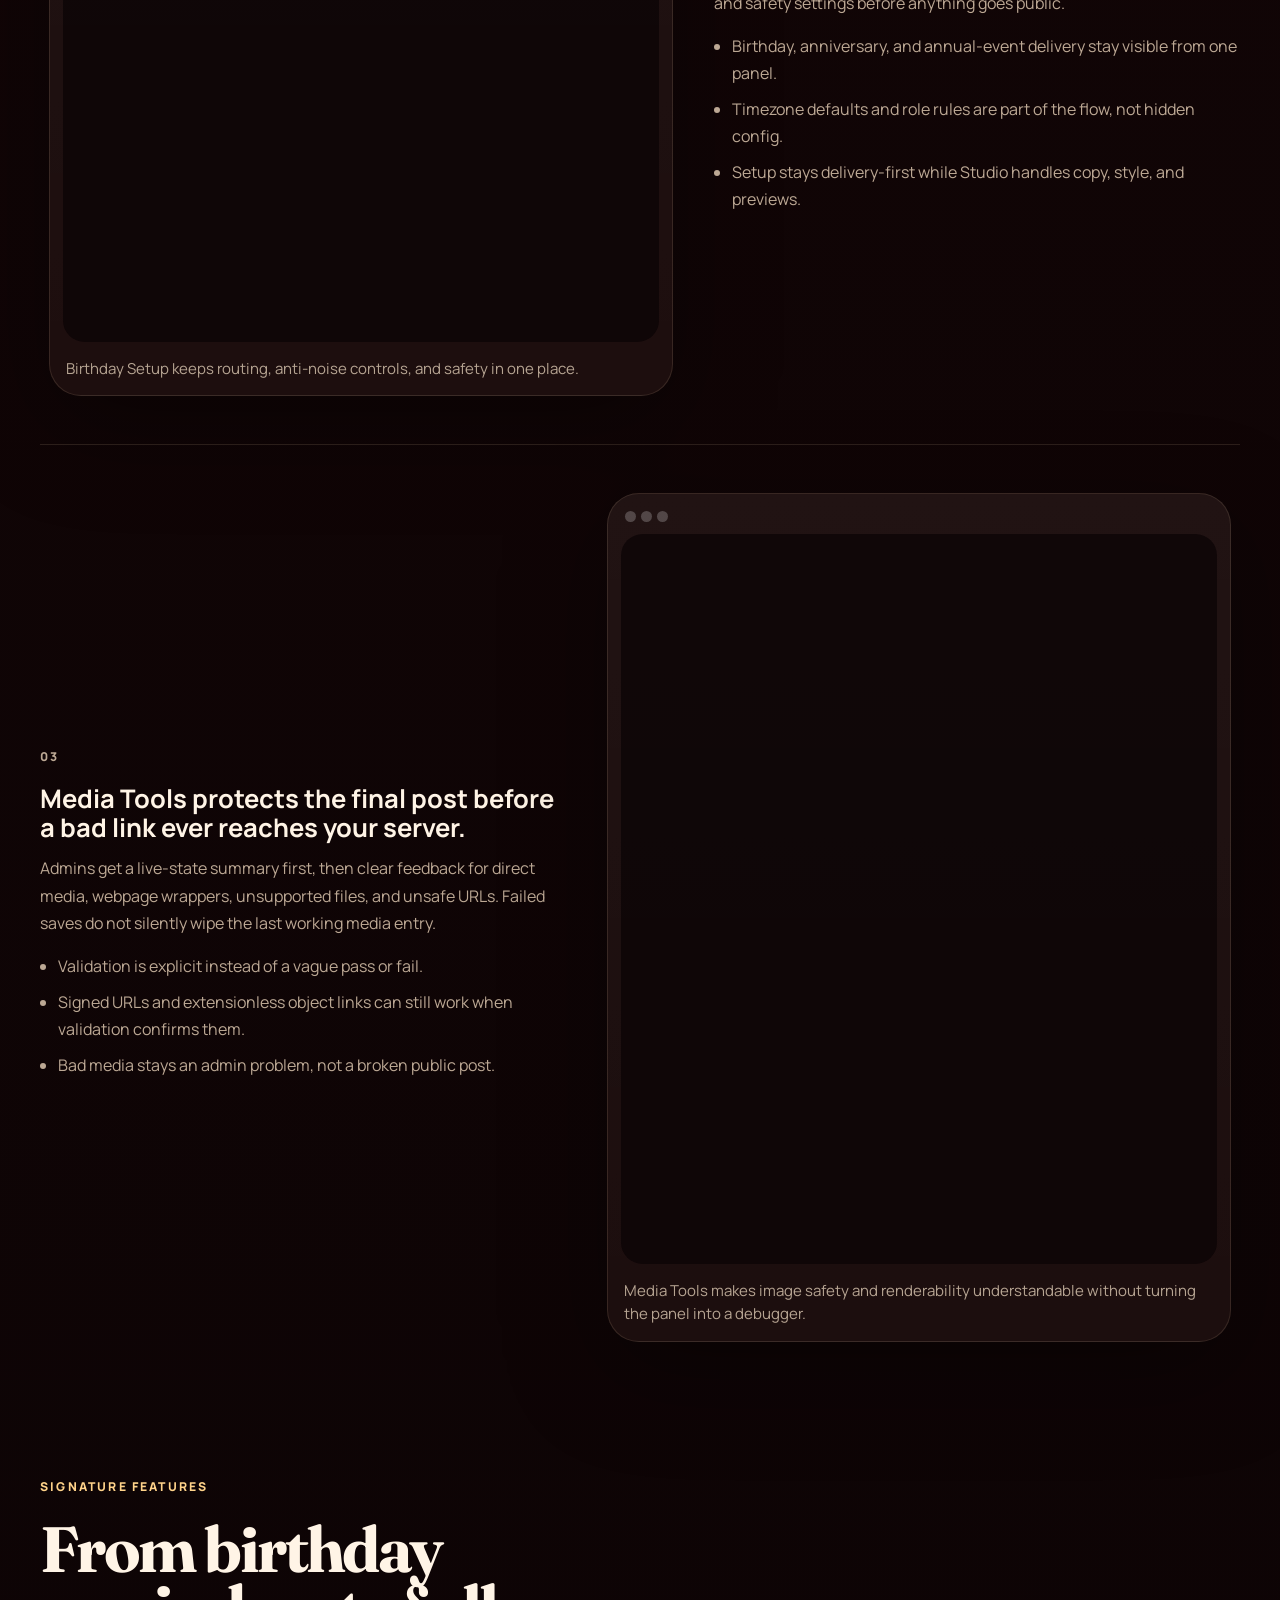
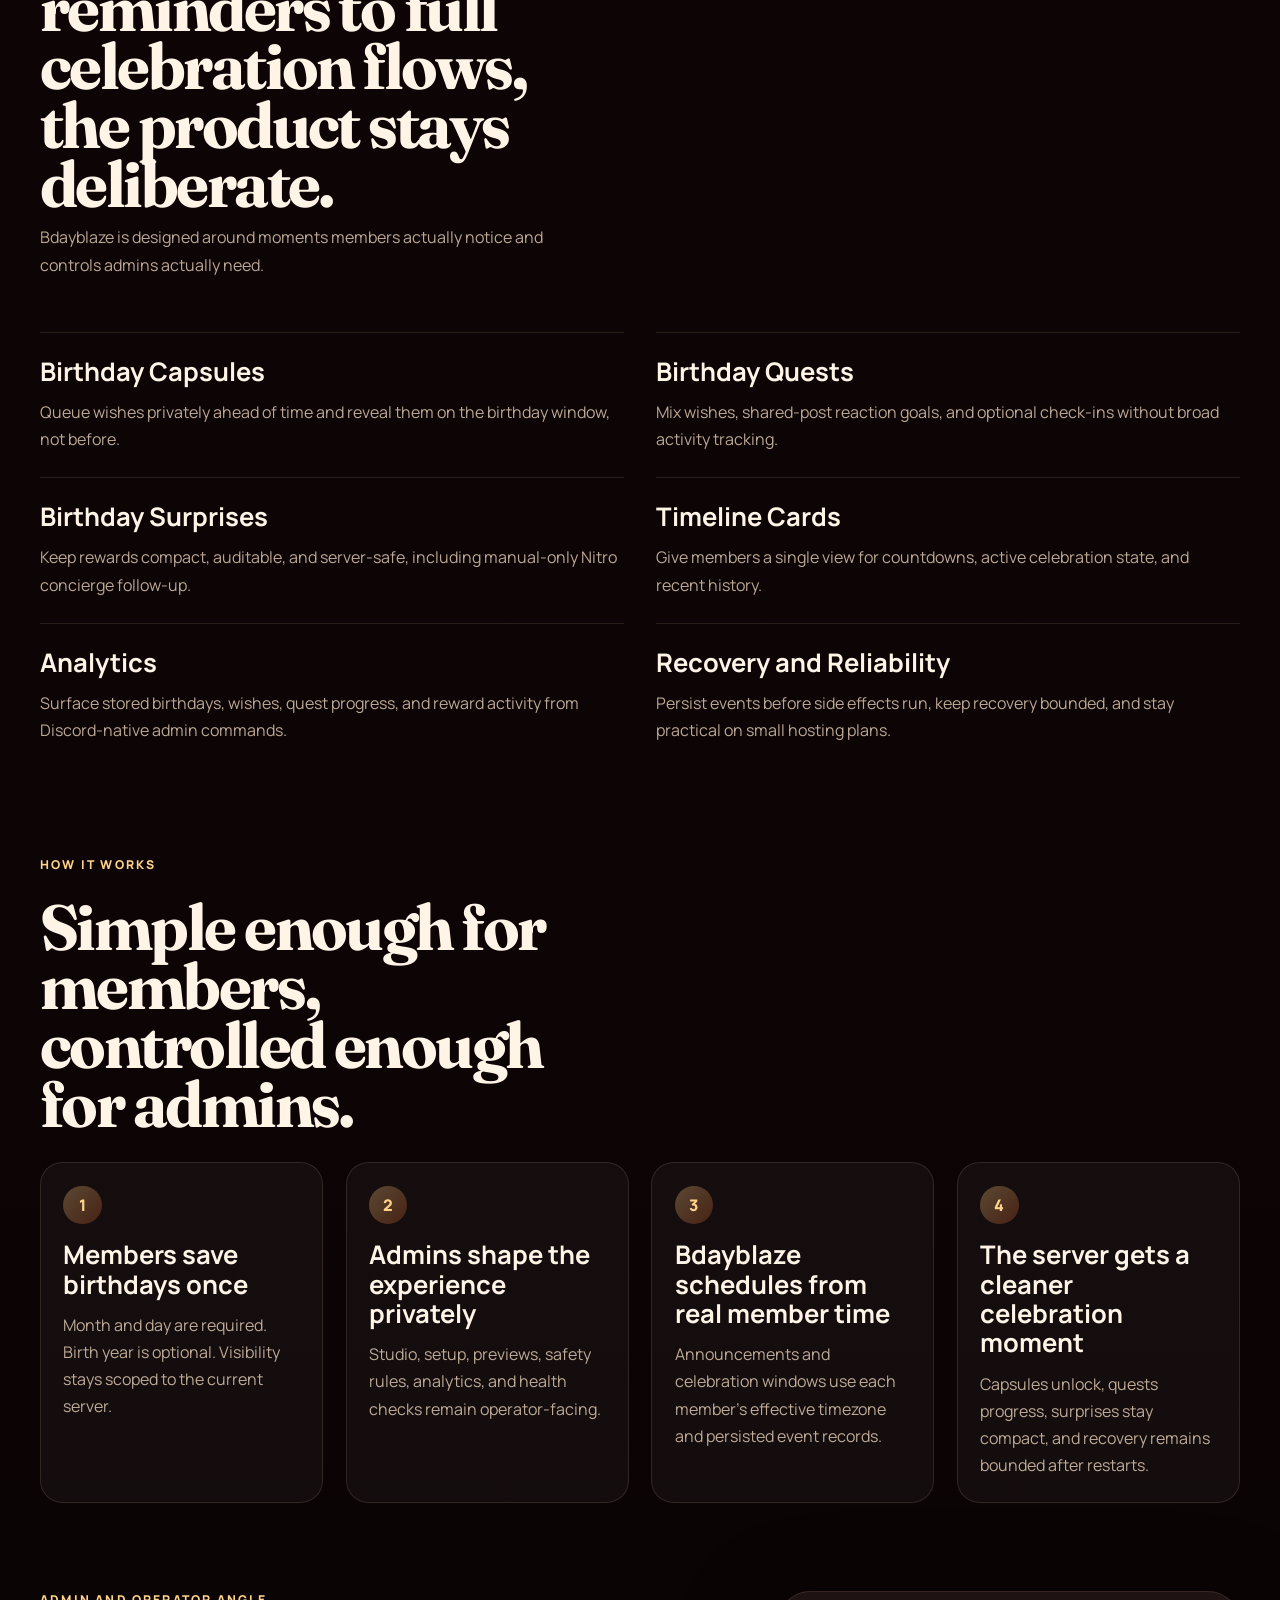
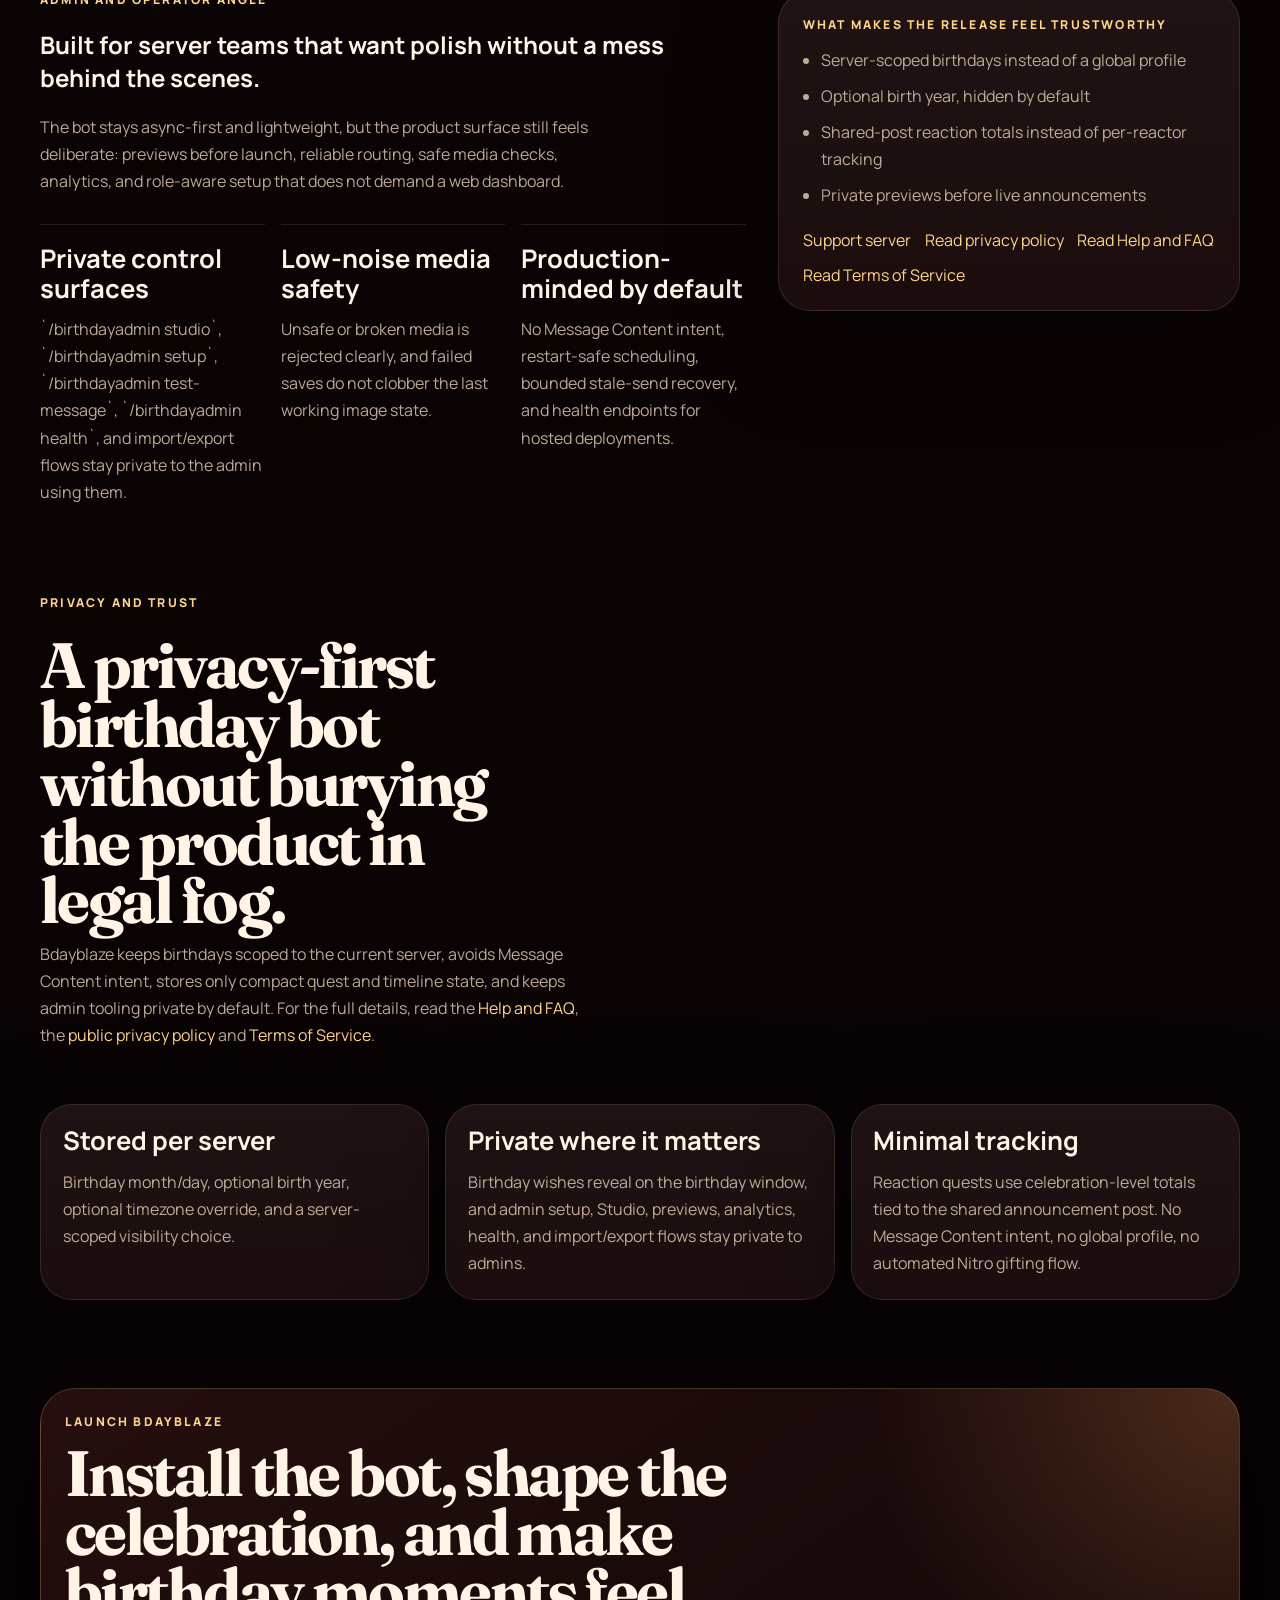
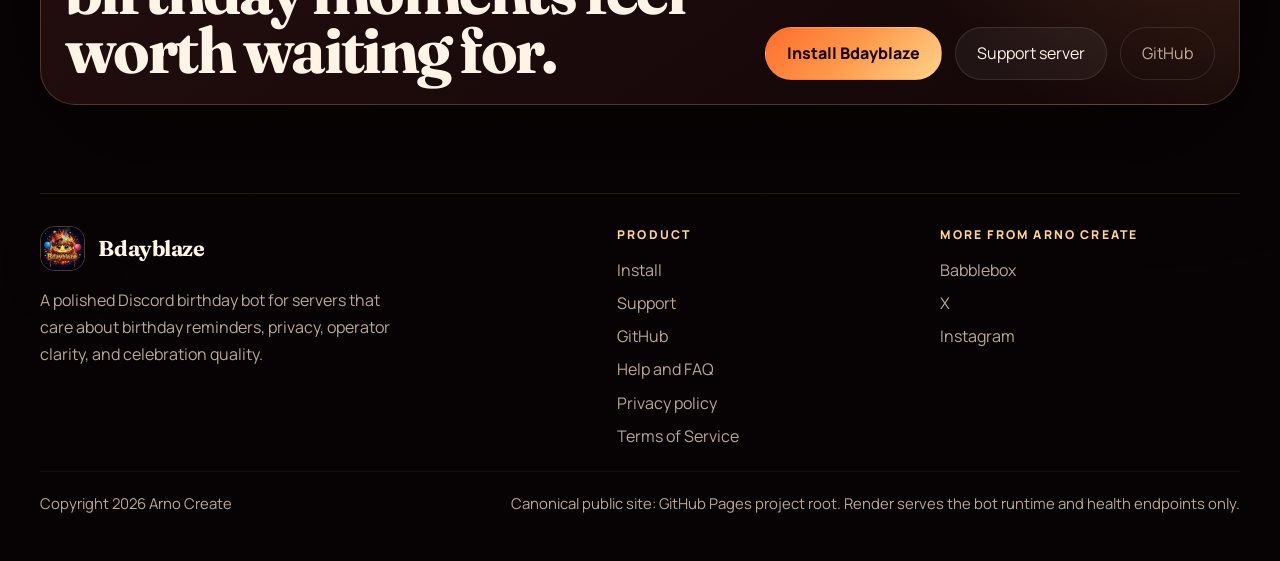
==== commit 519b06f6: "Split birthday commands into public and admin roots" ====
--- a/index.html
+++ b/index.html
@@ -217,7 +217,8 @@
               <p class="panel-label">What ships with the bot</p>
               <p>
                 Celebration Studio, Birthday Setup, Media Tools, Timeline cards, Quests,
-                Capsules, Surprises, analytics, and recovery-minded delivery.
+                Capsules, Surprises, the private <code>/birthdayadmin</code> workspace, analytics,
+                and recovery-minded delivery.
               </p>
             </div>
 
@@ -487,8 +488,9 @@
               <article>
                 <h3>Private control surfaces</h3>
                 <p>
-                  `/birthday studio`, `/birthday setup`, `/birthday test-message`, `/birthday
-                  health`, and import/export flows stay private to the admin using them.
+                  `/birthdayadmin studio`, `/birthdayadmin setup`, `/birthdayadmin
+                  test-message`, `/birthdayadmin health`, and import/export flows stay private to
+                  the admin using them.
                 </p>
               </article>
               <article>
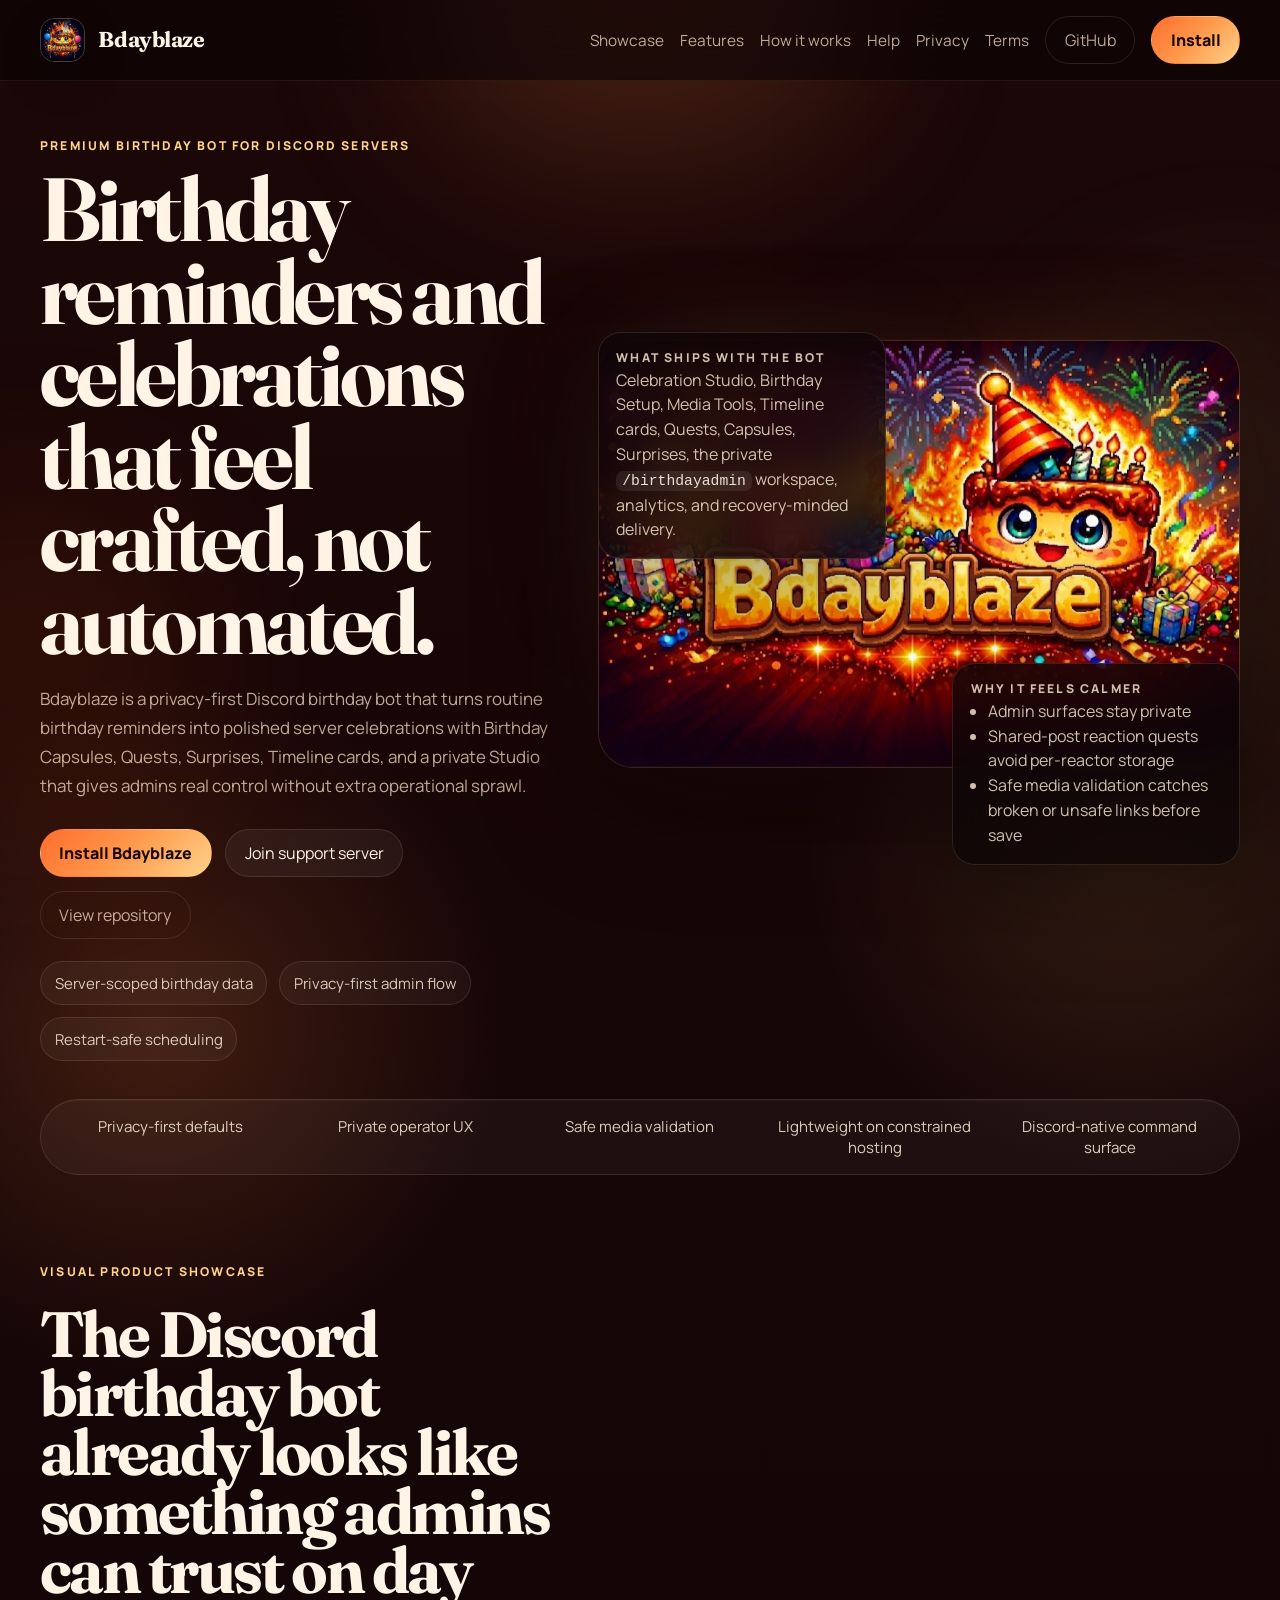
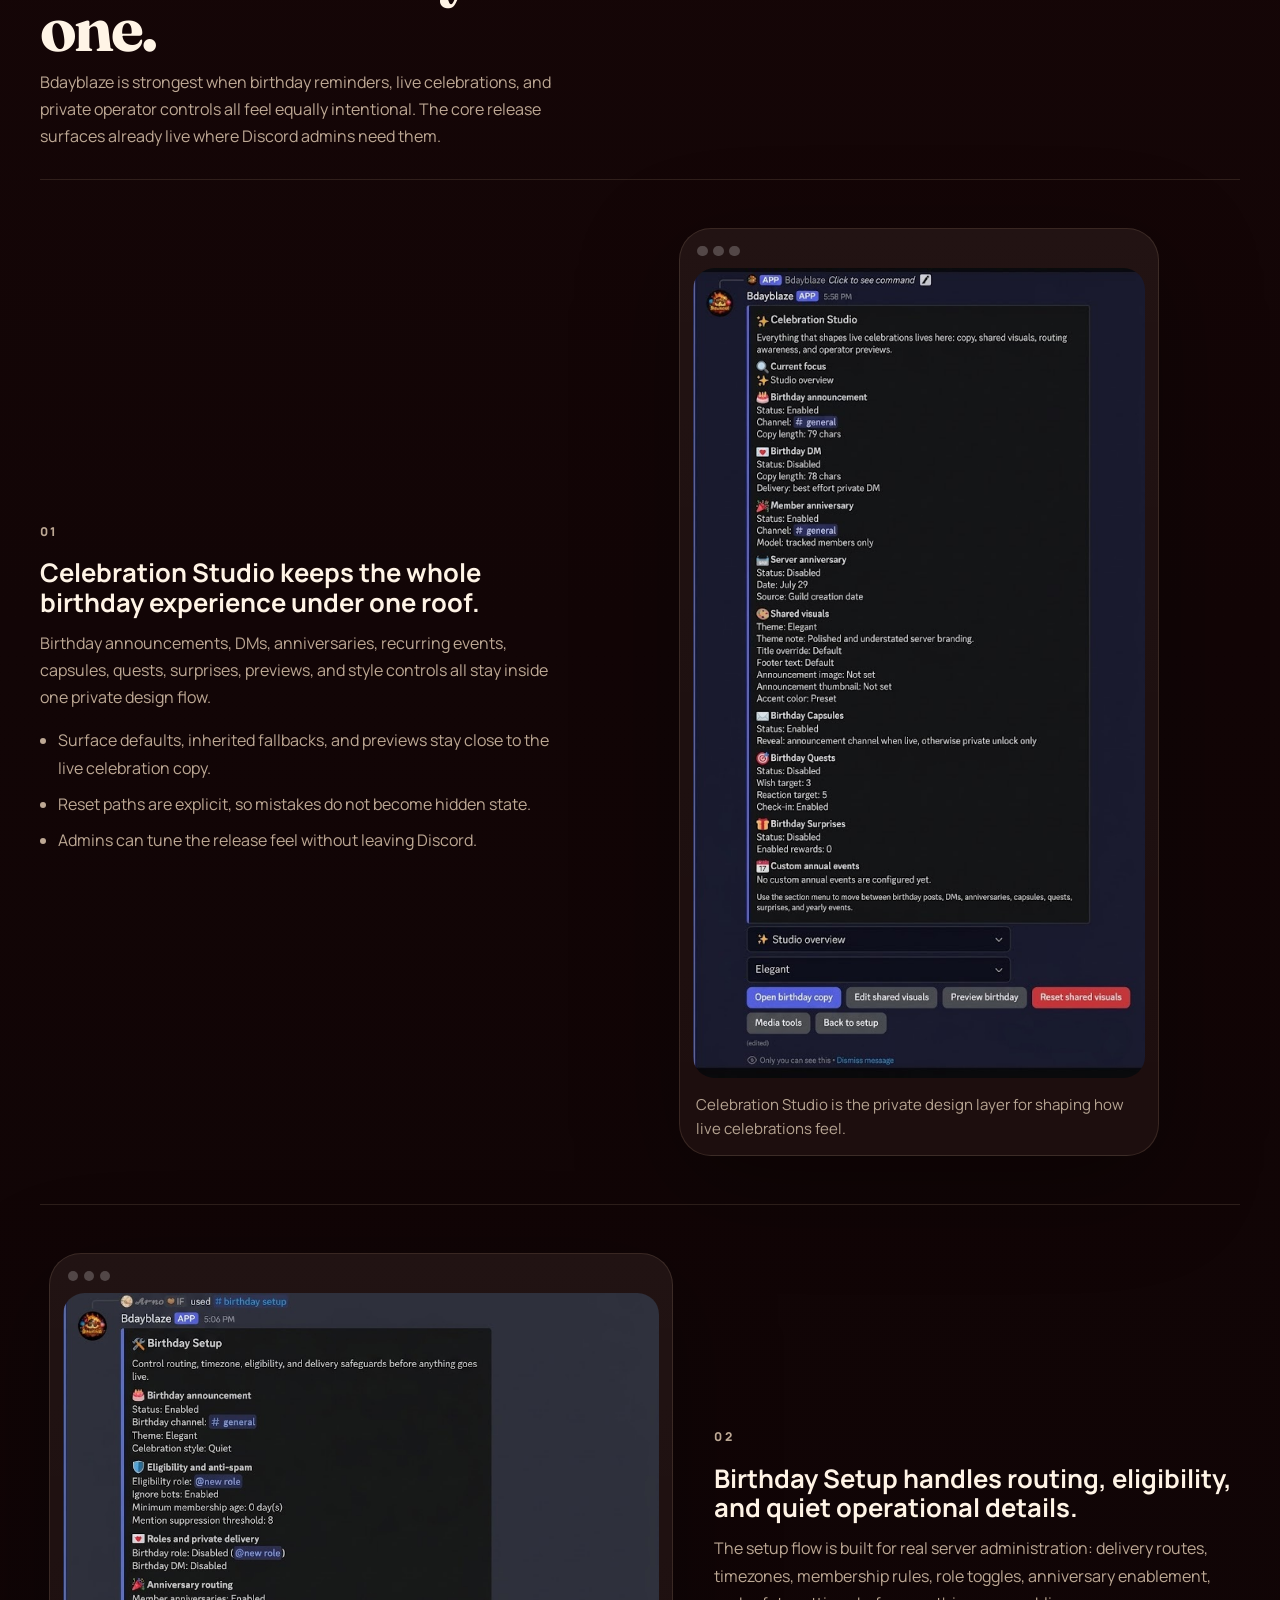
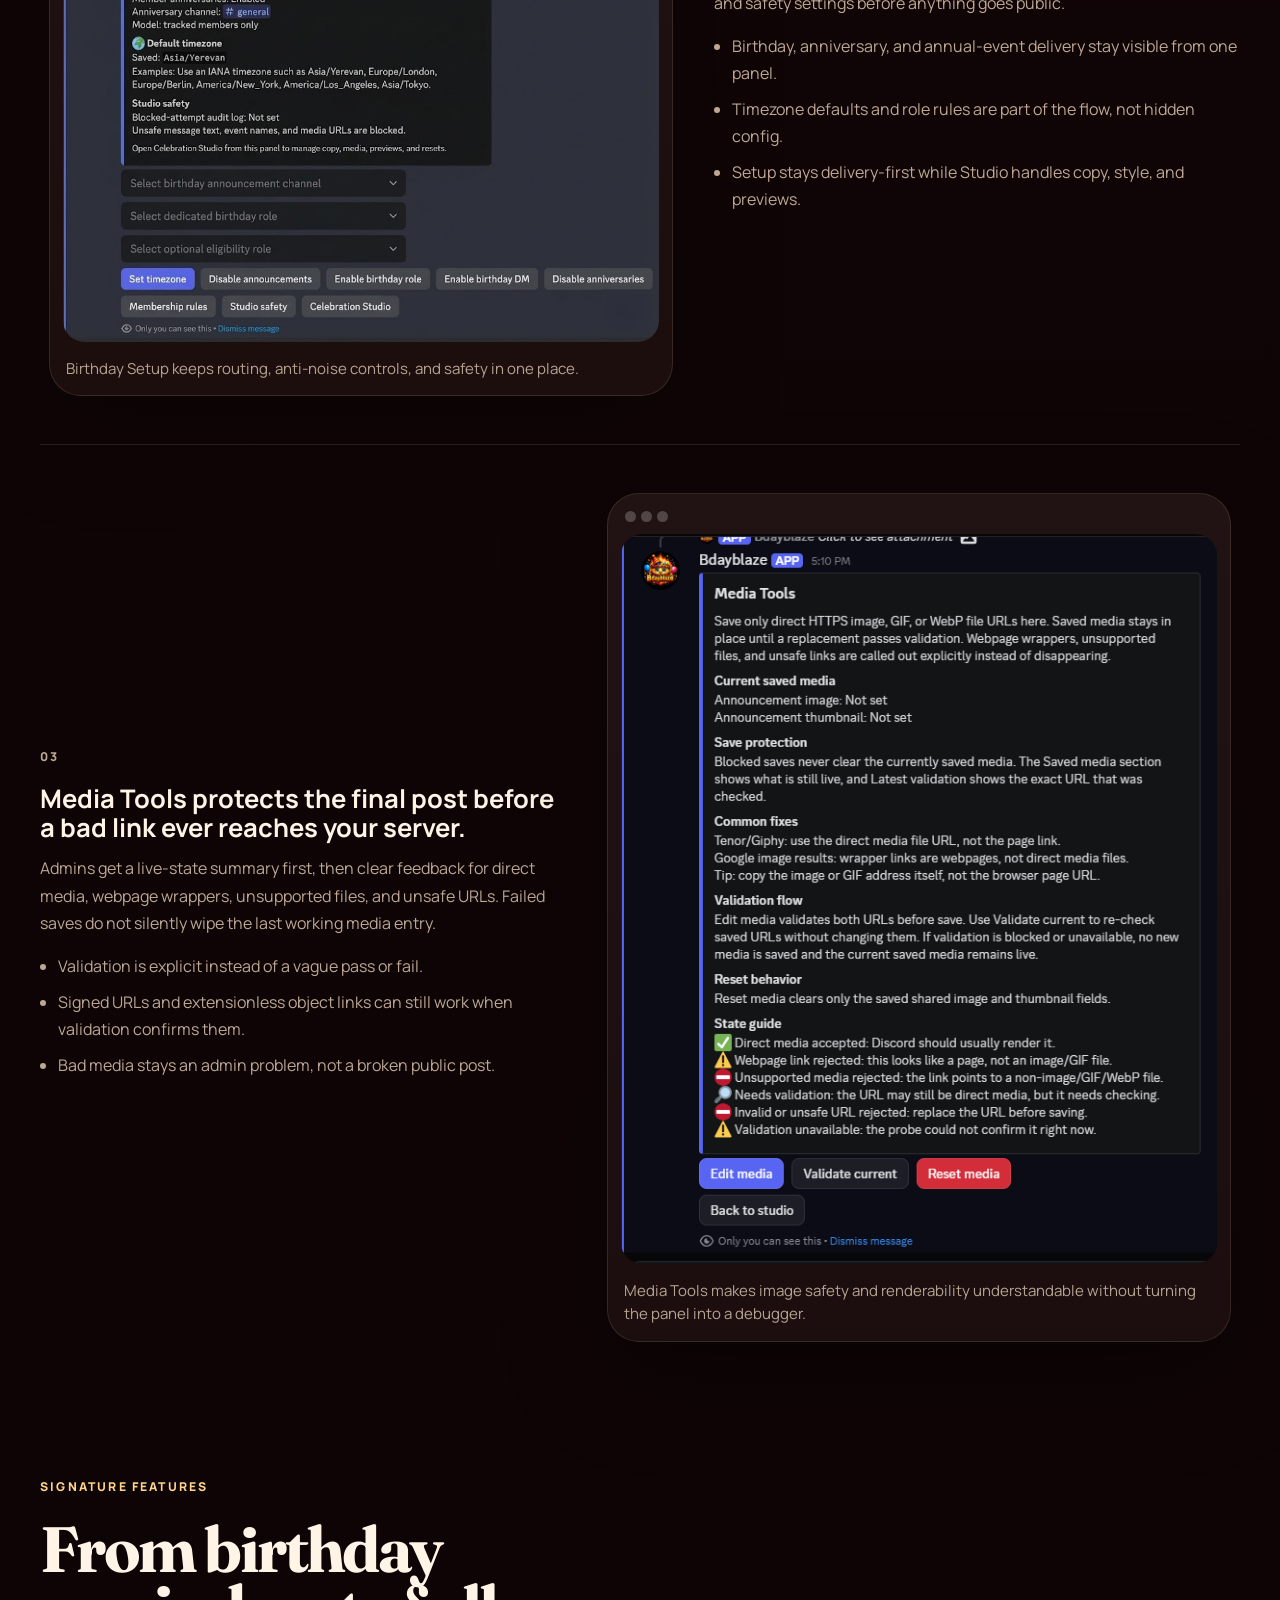
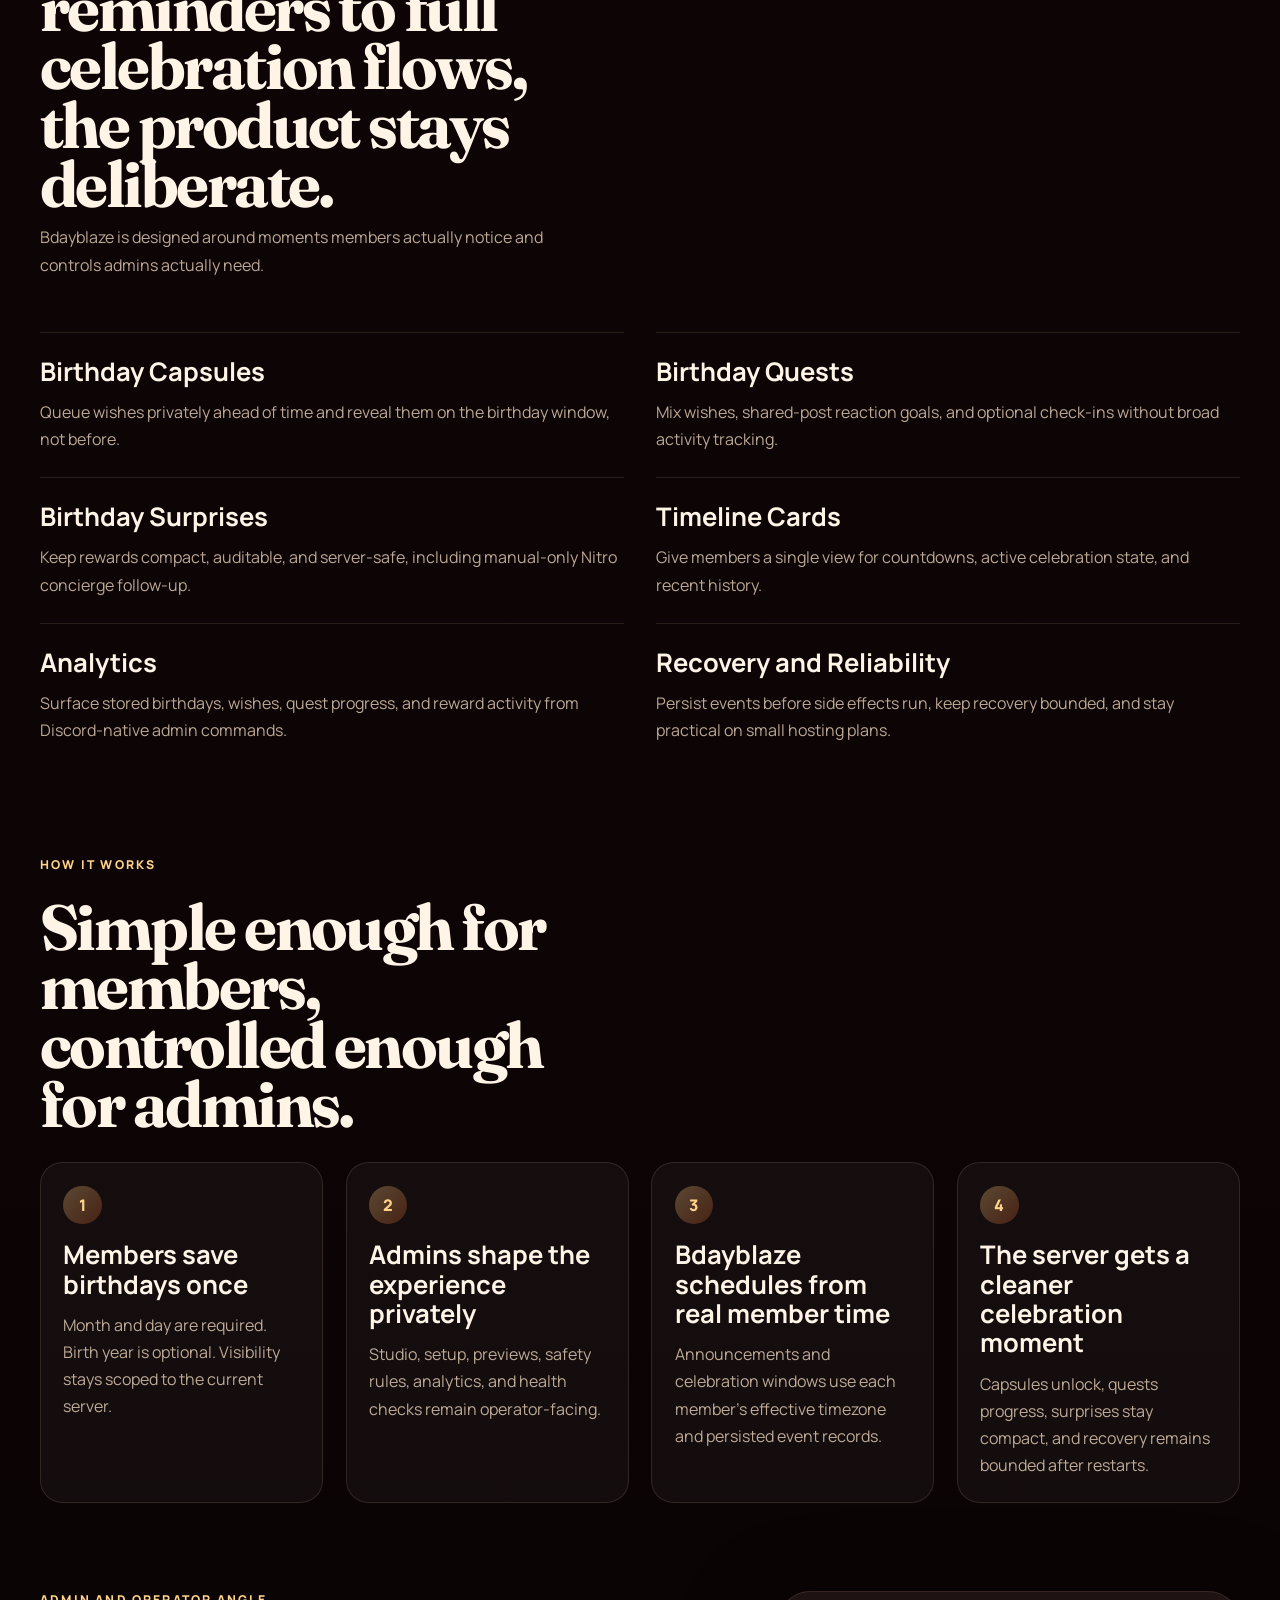
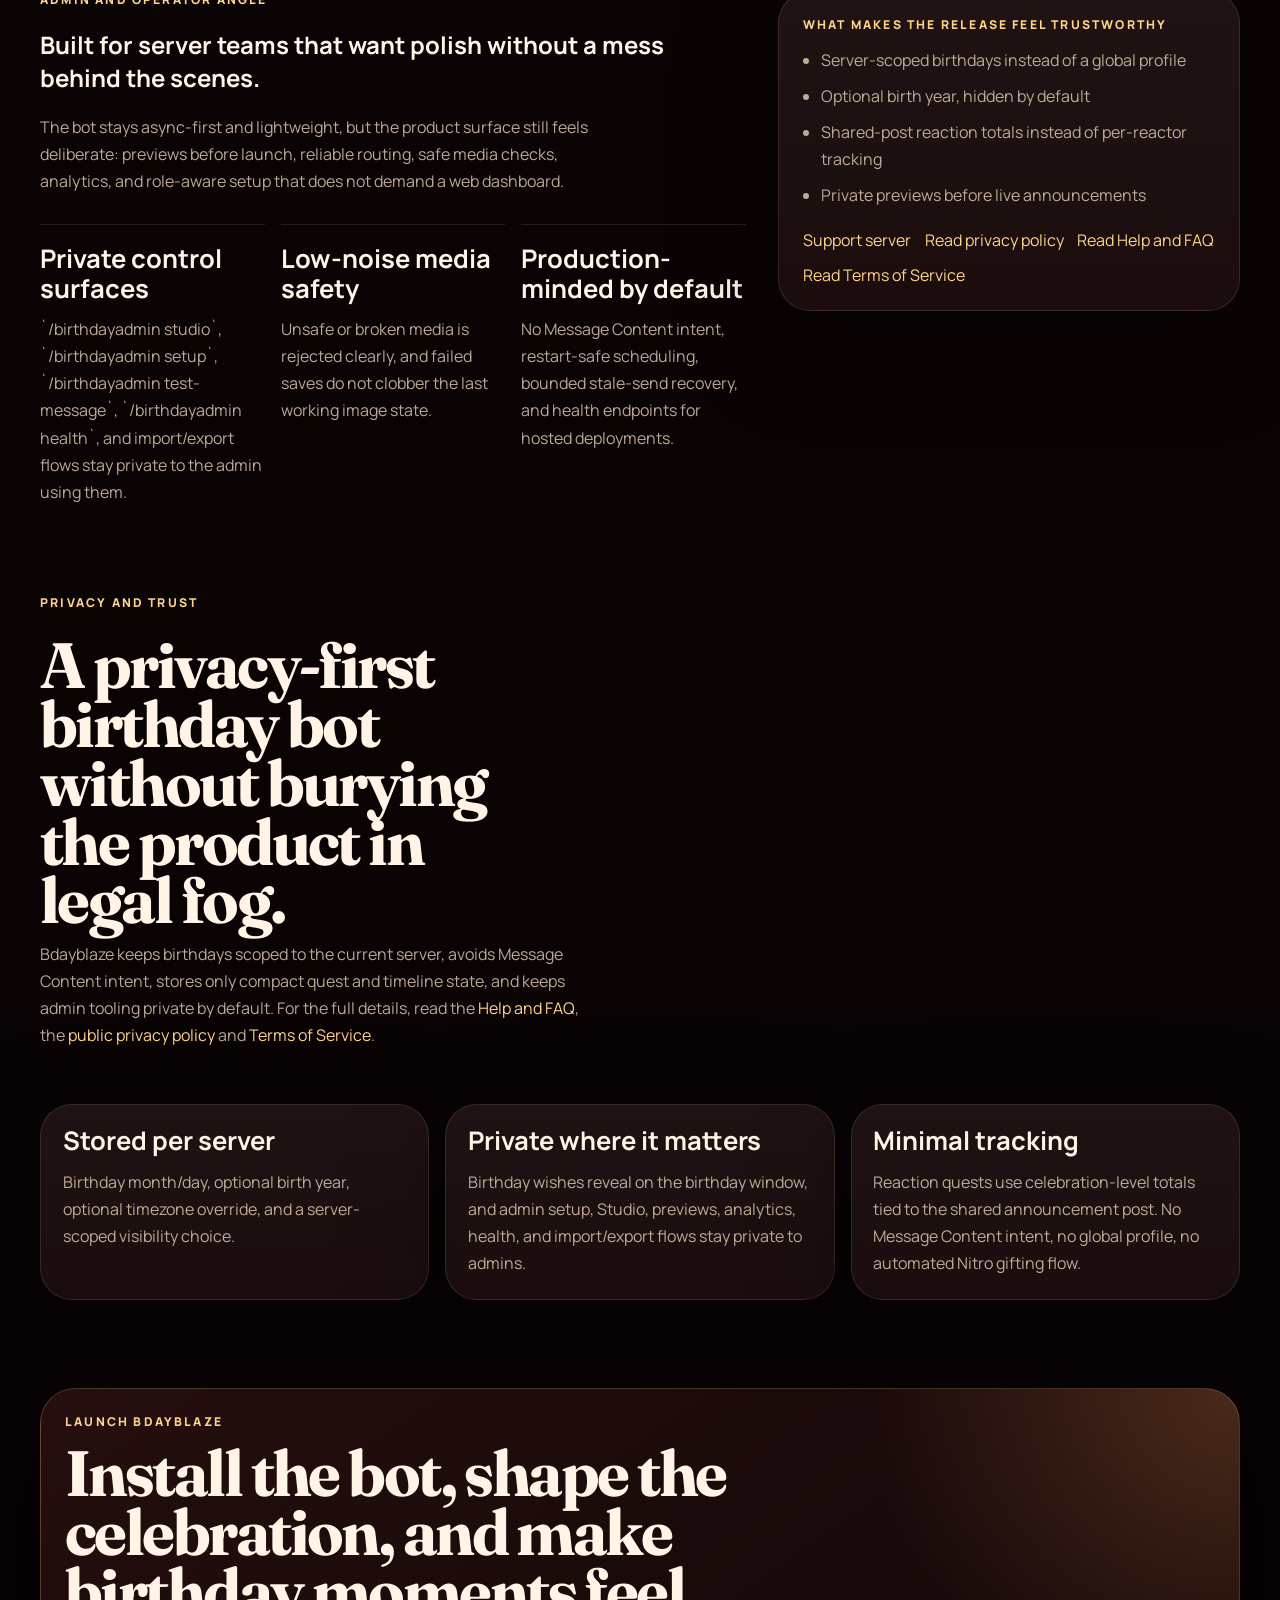
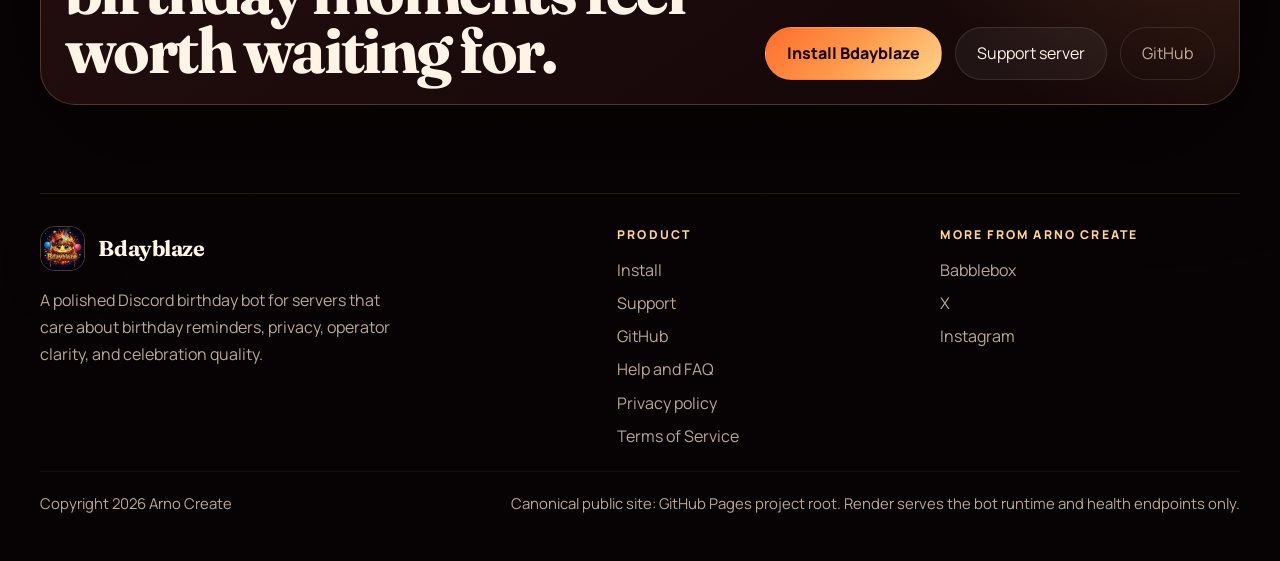
==== commit 7c6f3cc9: "Add compact mobile dropdown menu across site pages" ====
--- a/index.html
+++ b/index.html
@@ -51,6 +51,9 @@
       href="https://fonts.googleapis.com/css2?family=Fraunces:opsz,wght@9..144,600;9..144,700&family=Manrope:wght@400;500;600;700;800&display=swap"
       rel="stylesheet"
     />
+    <script>
+      document.documentElement.classList.add("js-ready");
+    </script>
     <link rel="stylesheet" href="./styles.css" />
     <script defer src="./site.js"></script>
     <script type="application/ld+json">
@@ -129,30 +132,46 @@
           <span>Bdayblaze</span>
         </a>
 
-        <nav class="site-nav" aria-label="Primary">
-          <a href="#showcase">Showcase</a>
-          <a href="#features">Features</a>
-          <a href="#how-it-works">How it works</a>
-          <a href="./help/">Help</a>
-          <a href="#privacy">Privacy</a>
-          <a href="./terms/">Terms</a>
-        </nav>
-
-        <div class="header-actions">
-          <a
-            class="button button-ghost"
-            href="https://github.com/arno-create/Bdayblaze"
-            target="_blank"
-            rel="noreferrer"
-            >GitHub</a
-          >
-          <a
-            class="button button-primary"
-            href="https://discord.com/oauth2/authorize?client_id=1485920716573380660"
-            target="_blank"
-            rel="noreferrer"
-            >Install</a
-          >
+        <button
+          class="menu-toggle"
+          type="button"
+          aria-expanded="false"
+          aria-controls="site-menu"
+          aria-label="Open site menu"
+        >
+          <span class="menu-toggle-dots" aria-hidden="true">
+            <span></span>
+            <span></span>
+            <span></span>
+          </span>
+        </button>
+
+        <div class="header-menu" id="site-menu">
+          <nav class="site-nav" aria-label="Primary">
+            <a href="#showcase">Showcase</a>
+            <a href="#features">Features</a>
+            <a href="#how-it-works">How it works</a>
+            <a href="./help/">Help</a>
+            <a href="#privacy">Privacy</a>
+            <a href="./terms/">Terms</a>
+          </nav>
+
+          <div class="header-actions">
+            <a
+              class="button button-ghost"
+              href="https://github.com/arno-create/Bdayblaze"
+              target="_blank"
+              rel="noreferrer"
+              >GitHub</a
+            >
+            <a
+              class="button button-primary"
+              href="https://discord.com/oauth2/authorize?client_id=1485920716573380660"
+              target="_blank"
+              rel="noreferrer"
+              >Install</a
+            >
+          </div>
         </div>
       </div>
     </header>
--- a/styles.css
+++ b/styles.css
@@ -167,6 +167,7 @@
   justify-content: space-between;
   gap: 1.2rem;
   min-height: 5rem;
+  position: relative;
 }
 
 .brand-lockup {
@@ -187,6 +188,13 @@
   box-shadow: 0 16px 40px rgba(0, 0, 0, 0.22);
 }
 
+.header-menu {
+  display: flex;
+  align-items: center;
+  gap: 1rem;
+  margin-left: auto;
+}
+
 .site-nav,
 .header-actions,
 .footer-links {
@@ -195,6 +203,10 @@
   gap: 1rem;
 }
 
+.header-actions {
+  justify-content: flex-end;
+}
+
 .site-nav {
   color: var(--muted);
   font-size: 0.96rem;
@@ -223,6 +235,58 @@
 .text-link:hover,
 .inline-link:hover {
   color: var(--accent-strong);
+}
+
+.menu-toggle {
+  display: none;
+  align-items: center;
+  justify-content: center;
+  width: 3rem;
+  height: 3rem;
+  margin-left: auto;
+  flex: 0 0 auto;
+  border: 1px solid rgba(255, 211, 138, 0.24);
+  border-radius: 999px;
+  background:
+    radial-gradient(circle at top, rgba(255, 190, 122, 0.18), transparent 70%),
+    rgba(255, 154, 77, 0.08);
+  color: var(--accent-strong);
+  cursor: pointer;
+  box-shadow: 0 14px 36px rgba(0, 0, 0, 0.2);
+  transition:
+    transform 180ms ease,
+    border-color 180ms ease,
+    background 180ms ease,
+    box-shadow 180ms ease,
+    color 180ms ease;
+}
+
+.menu-toggle:hover {
+  transform: translateY(-1px);
+  border-color: rgba(255, 211, 138, 0.38);
+  background:
+    radial-gradient(circle at top, rgba(255, 190, 122, 0.24), transparent 72%),
+    rgba(255, 154, 77, 0.13);
+  box-shadow: 0 18px 42px rgba(0, 0, 0, 0.24);
+}
+
+.menu-toggle[aria-expanded="true"] {
+  color: var(--accent-strong);
+  border-color: rgba(255, 211, 138, 0.32);
+  background: rgba(255, 154, 77, 0.14);
+}
+
+.menu-toggle-dots {
+  display: inline-flex;
+  align-items: center;
+  gap: 0.28rem;
+}
+
+.menu-toggle-dots span {
+  width: 0.32rem;
+  height: 0.32rem;
+  border-radius: 999px;
+  background: currentColor;
 }
 
 .button {
@@ -920,38 +984,69 @@
 }
 
 @media (max-width: 840px) {
-  .site-nav {
-    order: 3;
+  .header-inner {
+    min-height: 4.5rem;
+    padding: 0.75rem 0;
+  }
+
+  .js-ready .menu-toggle {
+    display: inline-flex;
+  }
+
+  .js-ready .header-menu {
+    position: absolute;
+    top: calc(100% - 0.15rem);
+    right: 0;
+    z-index: 30;
+    width: min(17.5rem, calc(100vw - 1rem));
+    display: grid;
+    gap: 0.75rem;
+    margin-left: 0;
+    padding: 0.9rem;
+    border: 1px solid rgba(255, 220, 182, 0.12);
+    border-radius: 1.35rem;
+    background:
+      radial-gradient(circle at top right, rgba(255, 185, 112, 0.14), transparent 38%),
+      linear-gradient(145deg, rgba(30, 12, 12, 0.96), rgba(12, 4, 5, 0.94));
+    box-shadow: 0 28px 80px rgba(0, 0, 0, 0.34);
+    transform-origin: top right;
+  }
+
+  .js-ready .header-menu:not(.is-open) {
+    display: none;
+  }
+
+  .js-ready .header-menu.is-open {
+    animation: menu-pop 180ms ease;
+  }
+
+  .js-ready .site-nav {
     width: 100%;
-    justify-content: flex-start;
-    overflow-x: auto;
-    gap: 0.65rem;
-    padding-bottom: 0.3rem;
-    white-space: nowrap;
-  }
-
-  .header-inner {
-    flex-wrap: wrap;
-    align-items: flex-start;
-    row-gap: 0.85rem;
-    padding: 0.9rem 0;
-  }
-
-  .site-nav a {
-    flex: 0 0 auto;
-    padding: 0.55rem 0.8rem;
+    flex-direction: column;
+    align-items: stretch;
+    gap: 0.55rem;
+    padding-bottom: 0;
+    white-space: normal;
+    overflow: visible;
+  }
+
+  .js-ready .site-nav a {
+    width: 100%;
+    padding: 0.75rem 0.85rem;
     border: 1px solid rgba(255, 220, 182, 0.1);
-    border-radius: 999px;
+    border-radius: 1rem;
     background: rgba(255, 255, 255, 0.04);
   }
 
-  .header-actions {
+  .js-ready .header-actions {
     width: 100%;
-    justify-content: stretch;
-  }
-
-  .header-actions .button {
-    flex: 1 1 0;
+    flex-direction: column;
+    align-items: stretch;
+    gap: 0.6rem;
+  }
+
+  .js-ready .header-actions .button {
+    width: 100%;
     min-width: 0;
   }
 
@@ -1070,22 +1165,28 @@
     font-size: 1.2rem;
   }
 
-  .header-actions {
-    gap: 0.7rem;
-  }
-
-  .header-actions .button {
-    flex: 1 1 auto;
-  }
-
-  .site-nav {
-    margin-inline: -0.05rem;
-    padding-bottom: 0.15rem;
-  }
-
-  .site-nav a {
-    padding: 0.5rem 0.72rem;
-    font-size: 0.9rem;
+  .menu-toggle {
+    width: 2.8rem;
+    height: 2.8rem;
+  }
+
+  .js-ready .header-menu {
+    width: min(16.25rem, calc(100vw - 0.9rem));
+    padding: 0.8rem;
+  }
+
+  .js-ready .site-nav {
+    margin-inline: 0;
+    gap: 0.45rem;
+  }
+
+  .js-ready .site-nav a {
+    padding: 0.72rem 0.82rem;
+    font-size: 0.92rem;
+  }
+
+  .js-ready .header-actions {
+    gap: 0.6rem;
   }
 
   .hero {
@@ -1182,6 +1283,18 @@
   }
 }
 
+@keyframes menu-pop {
+  from {
+    opacity: 0;
+    transform: translateY(-0.4rem) scale(0.98);
+  }
+
+  to {
+    opacity: 1;
+    transform: translateY(0) scale(1);
+  }
+}
+
 @media (max-width: 480px) {
   :root {
     --shell: min(1200px, calc(100% - 1rem));
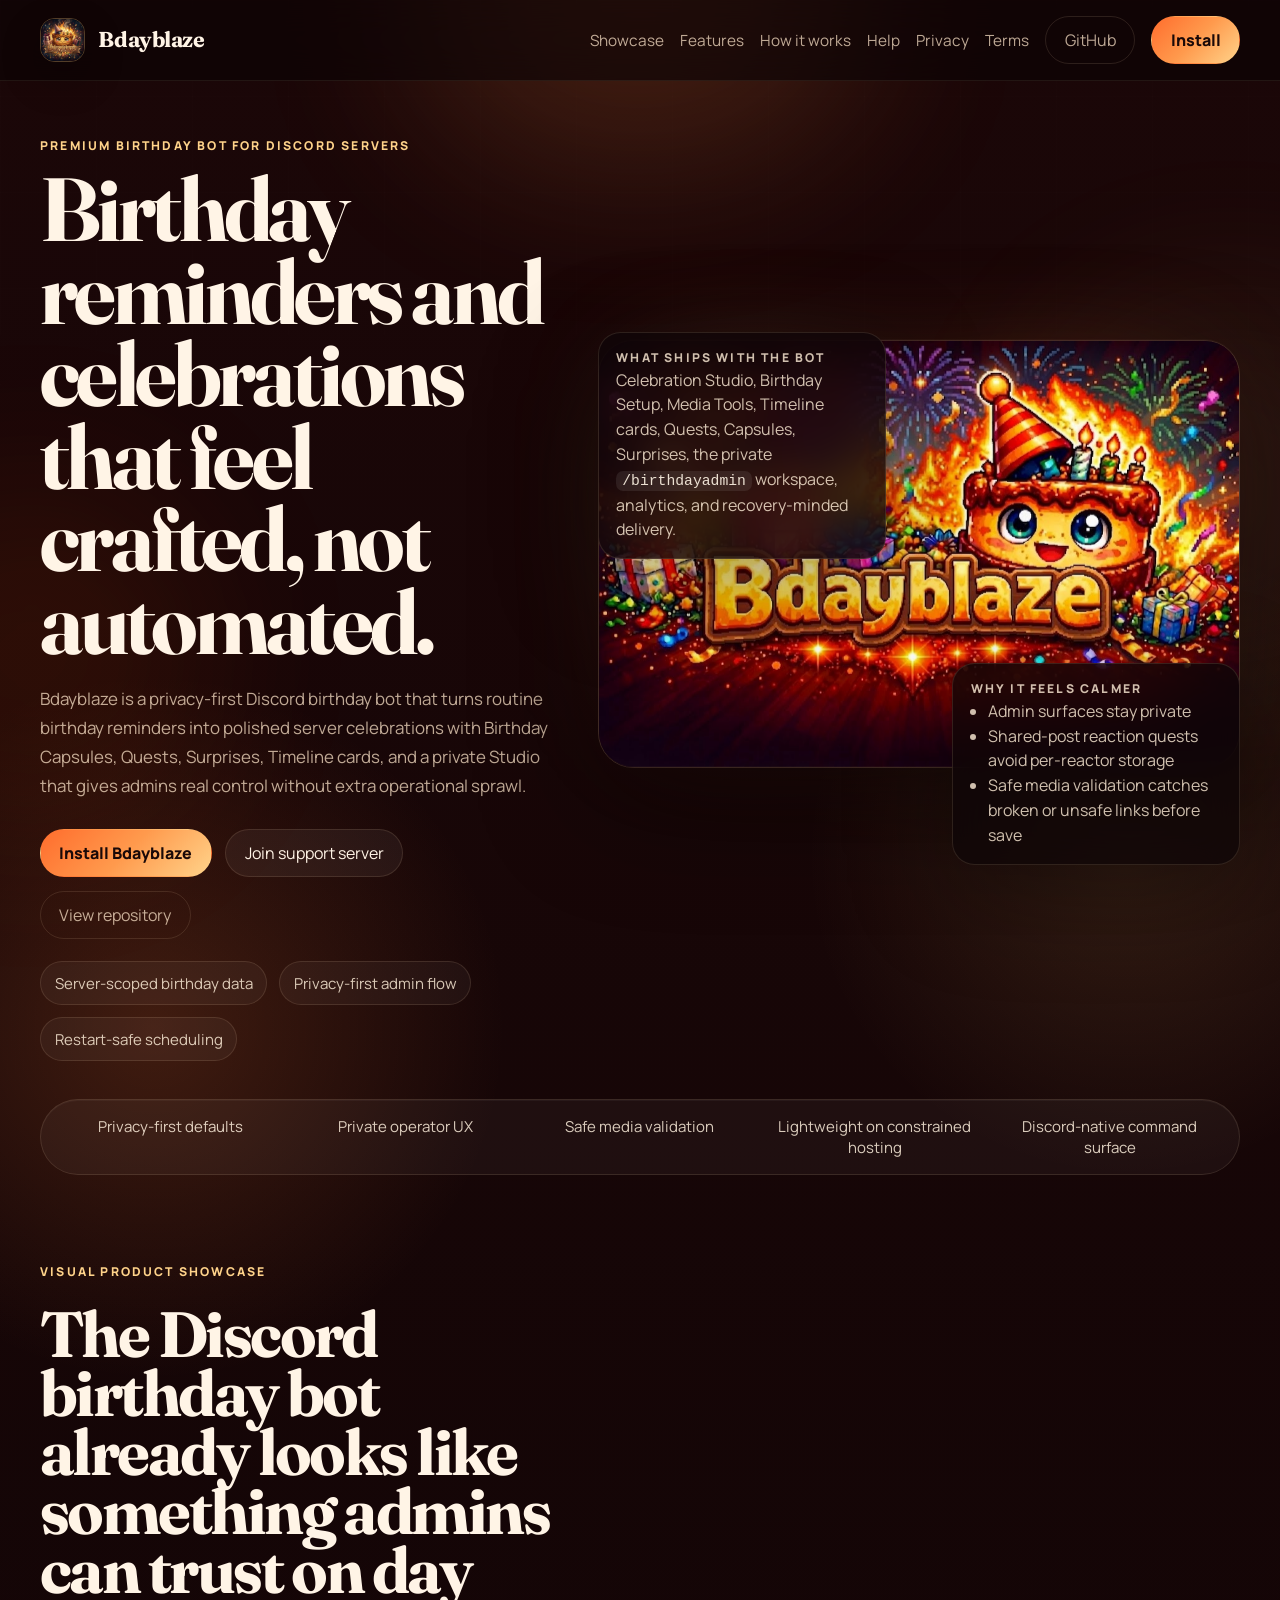
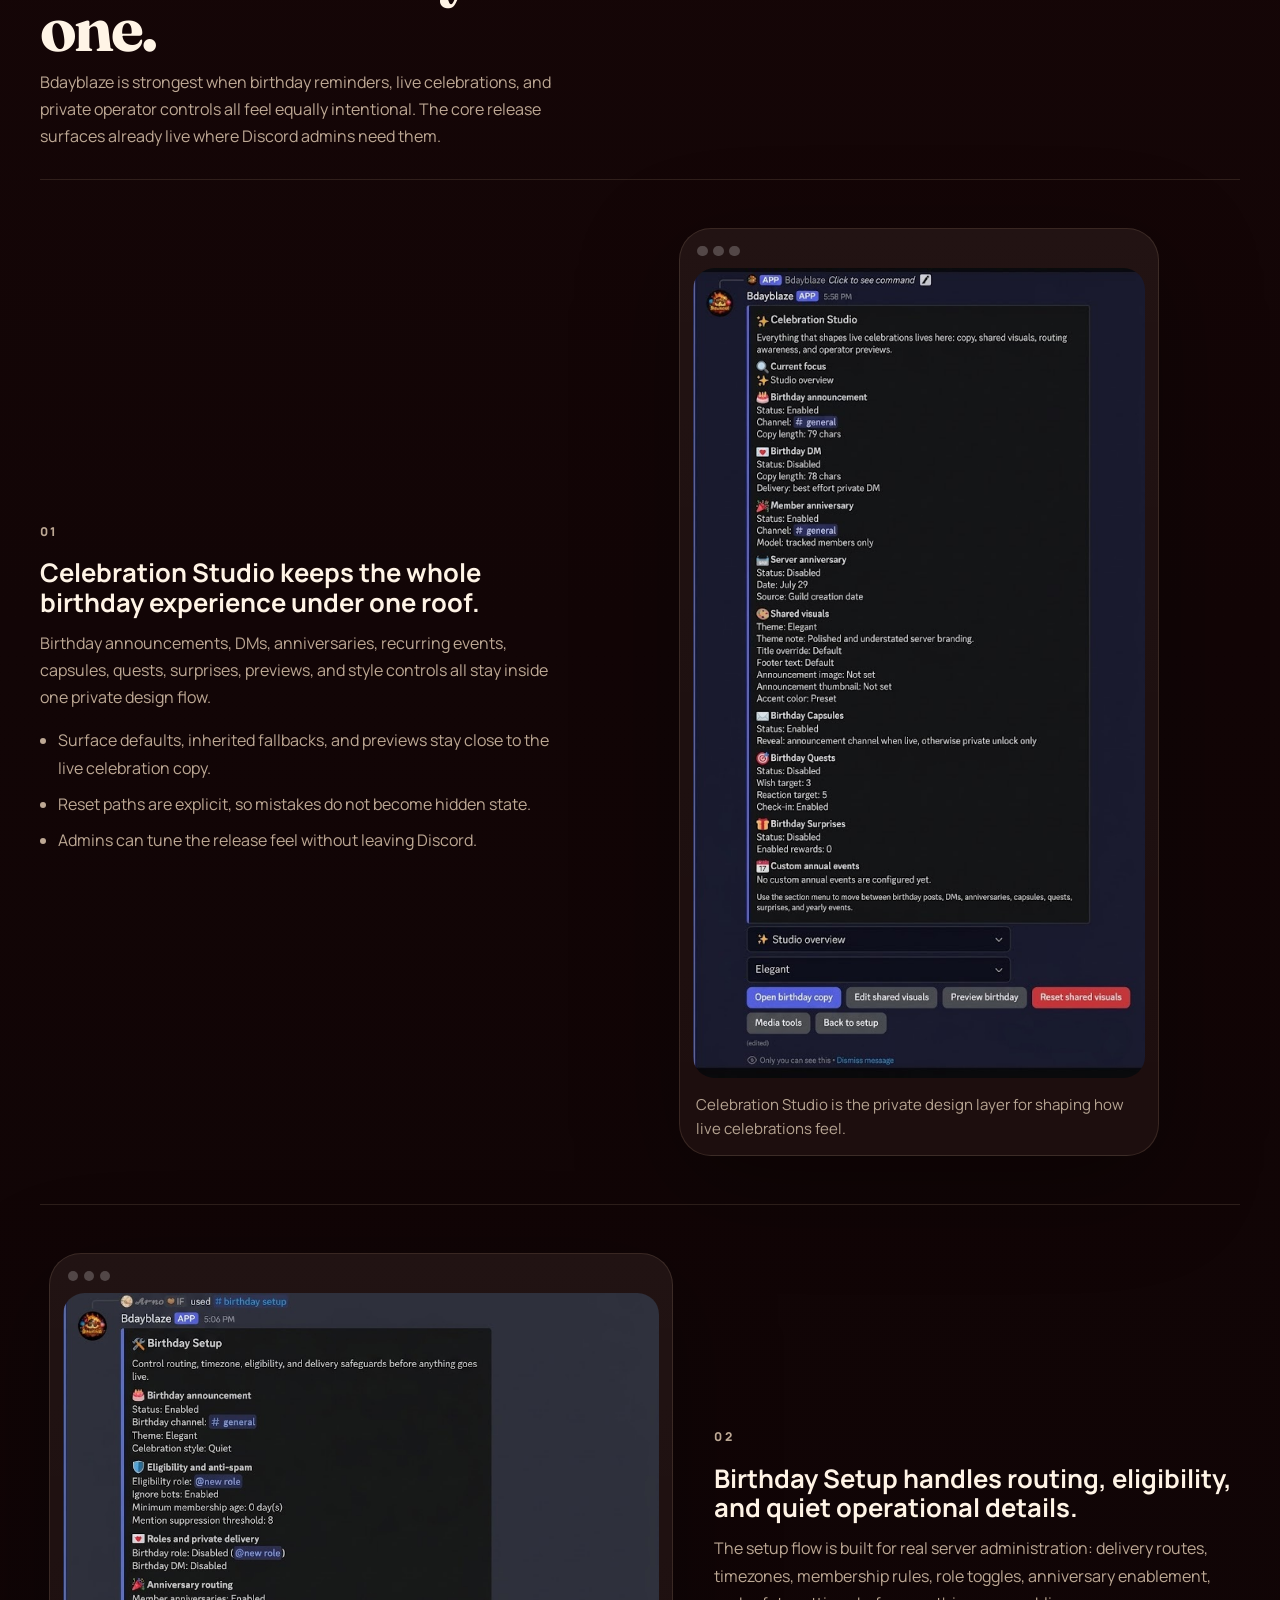
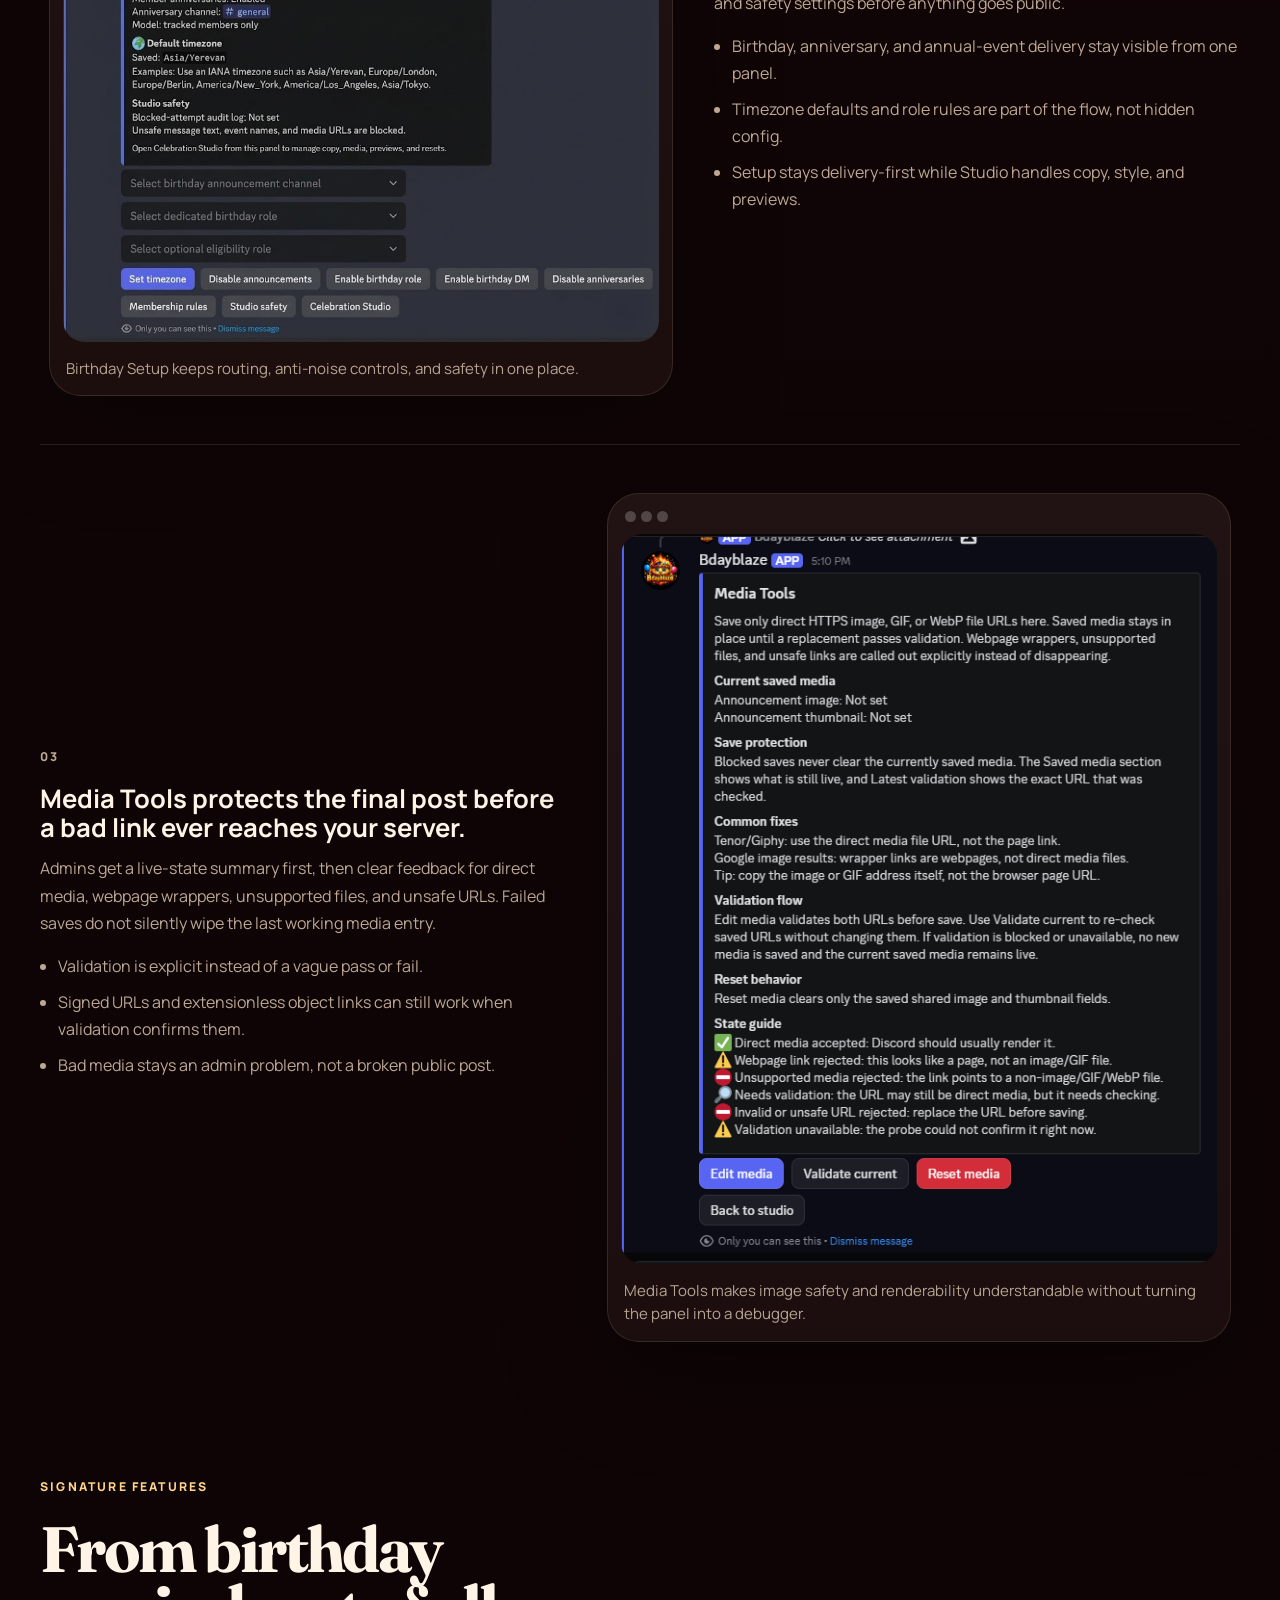
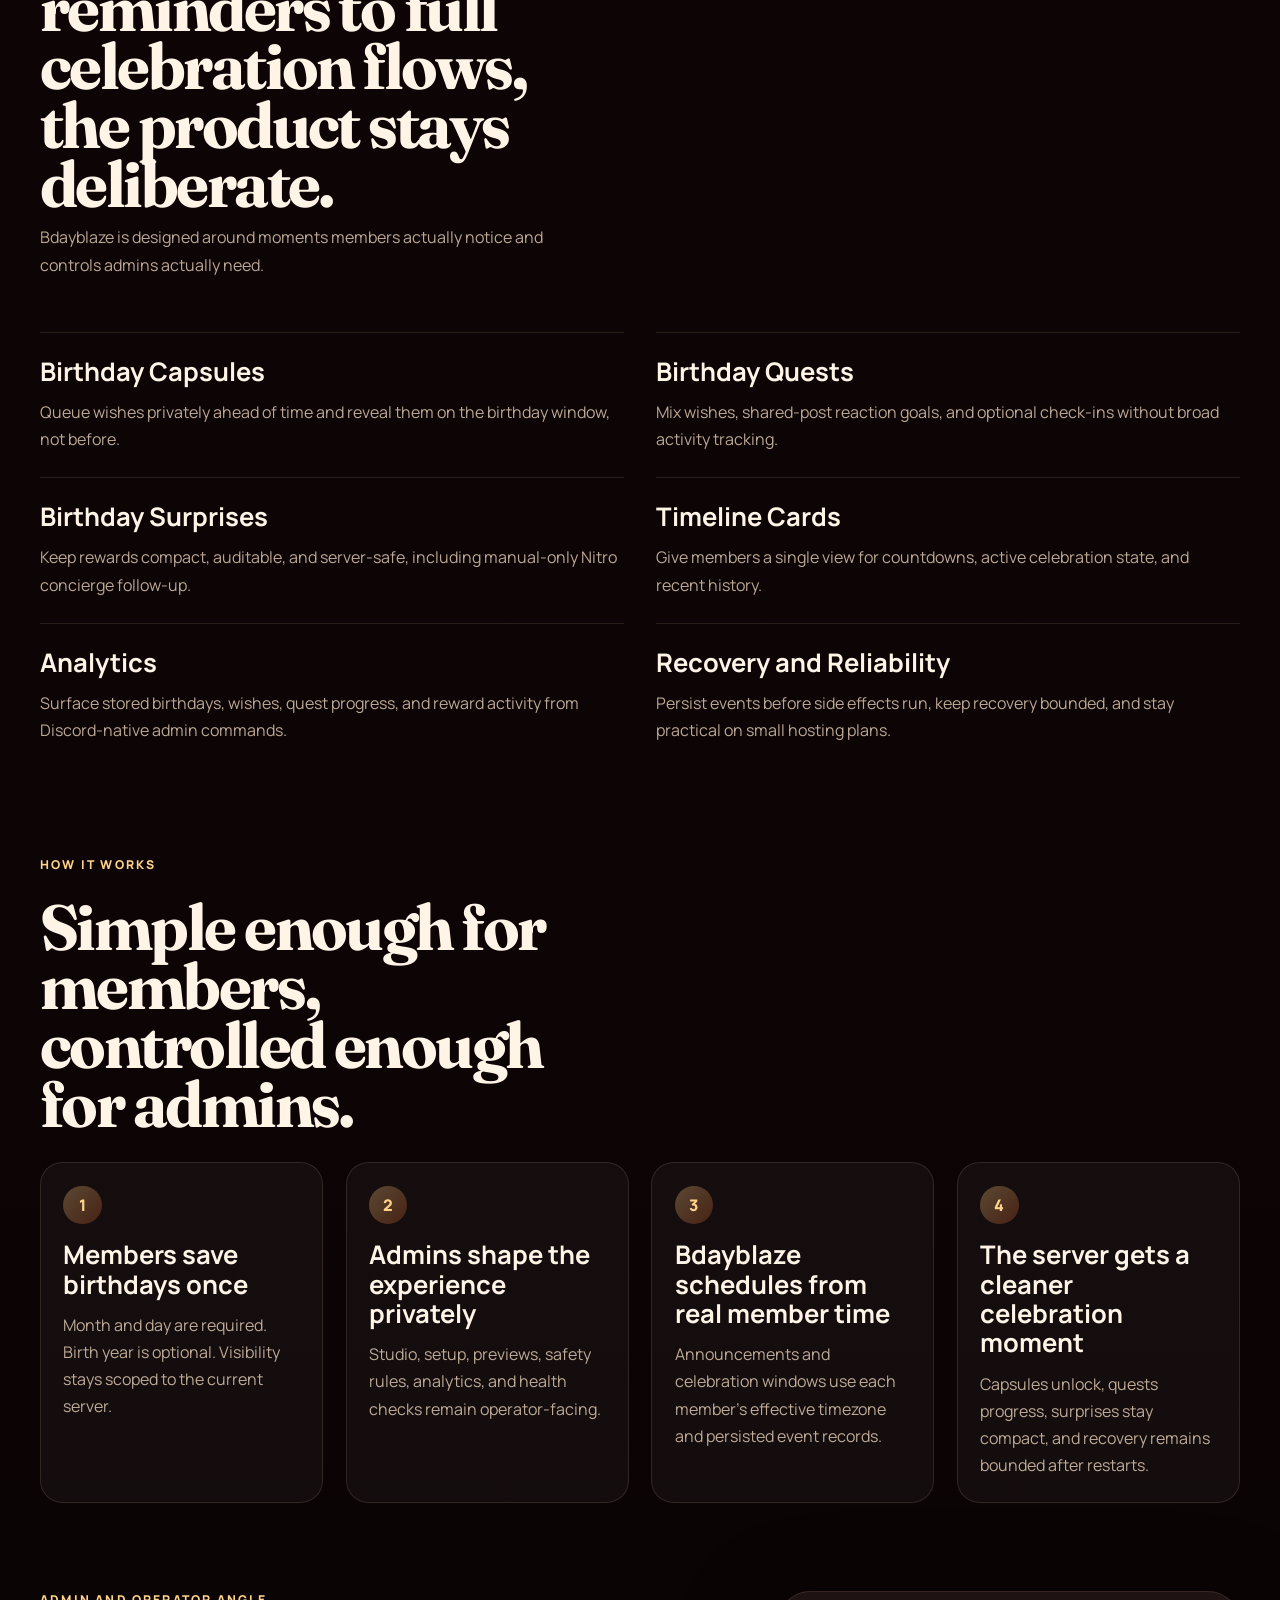
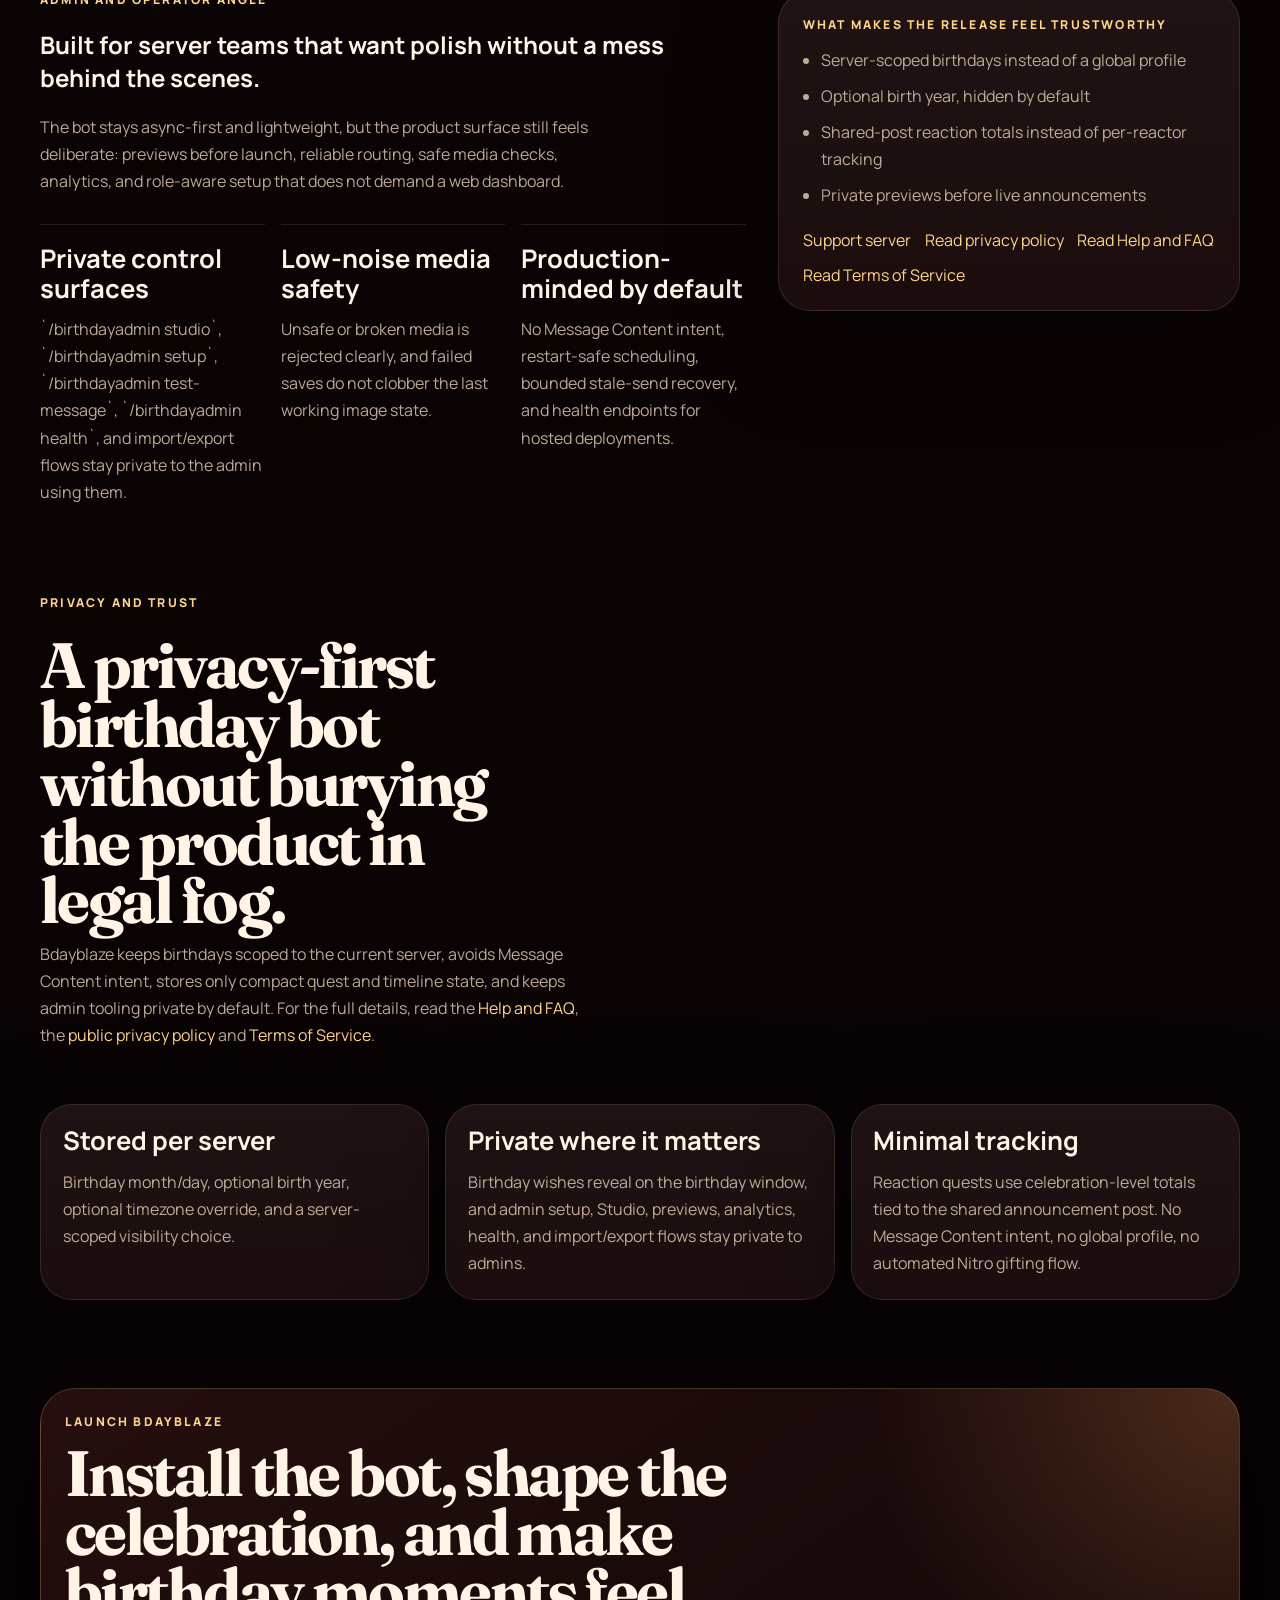
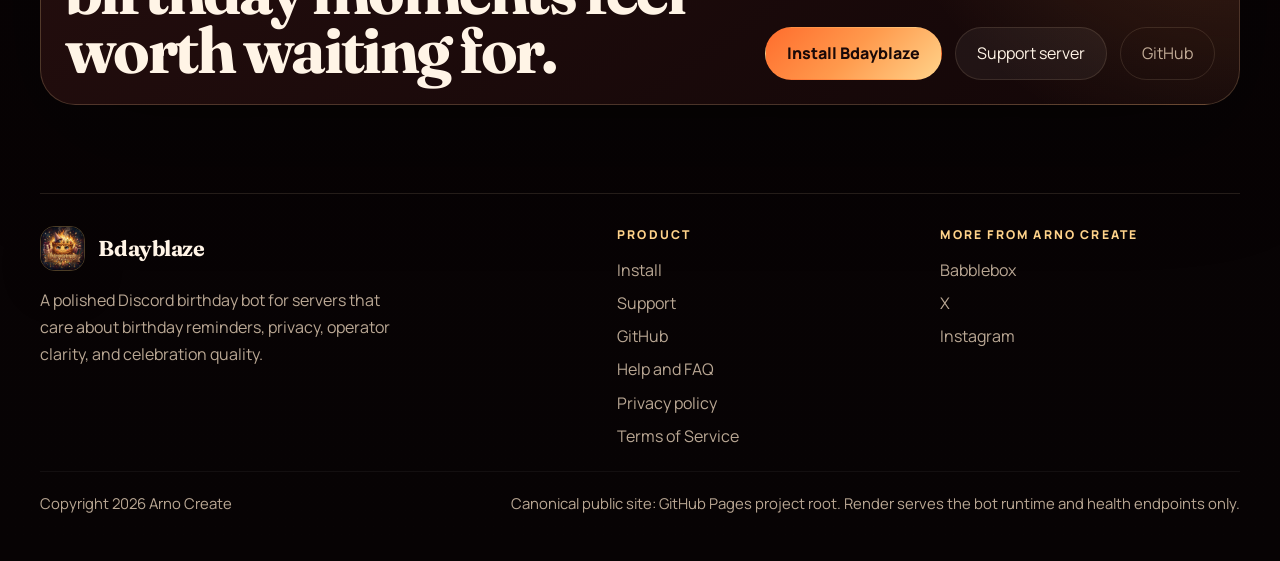
==== commit cb2cceb8: "Replace site logo asset with PNG" ====
--- a/index.html
+++ b/index.html
@@ -78,7 +78,7 @@
             "url": "https://arno-create.github.io/Bdayblaze/",
             "logo": {
               "@type": "ImageObject",
-              "url": "https://arno-create.github.io/Bdayblaze/assets/logo.jpg"
+              "url": "https://arno-create.github.io/Bdayblaze/assets/logo.png"
             },
             "sameAs": [
               "https://github.com/arno-create/Bdayblaze",
@@ -123,7 +123,7 @@
       <div class="shell header-inner">
         <a class="brand-lockup" href="./" aria-label="Bdayblaze home">
           <img
-            src="./assets/logo.jpg"
+            src="./assets/logo.png"
             alt="Bdayblaze Discord birthday bot logo"
             width="1024"
             height="1024"
@@ -637,7 +637,7 @@
         <div>
           <a class="brand-lockup footer-brand" href="./" aria-label="Bdayblaze home">
             <img
-              src="./assets/logo.jpg"
+              src="./assets/logo.png"
               alt="Bdayblaze Discord birthday bot logo"
               width="1024"
               height="1024"
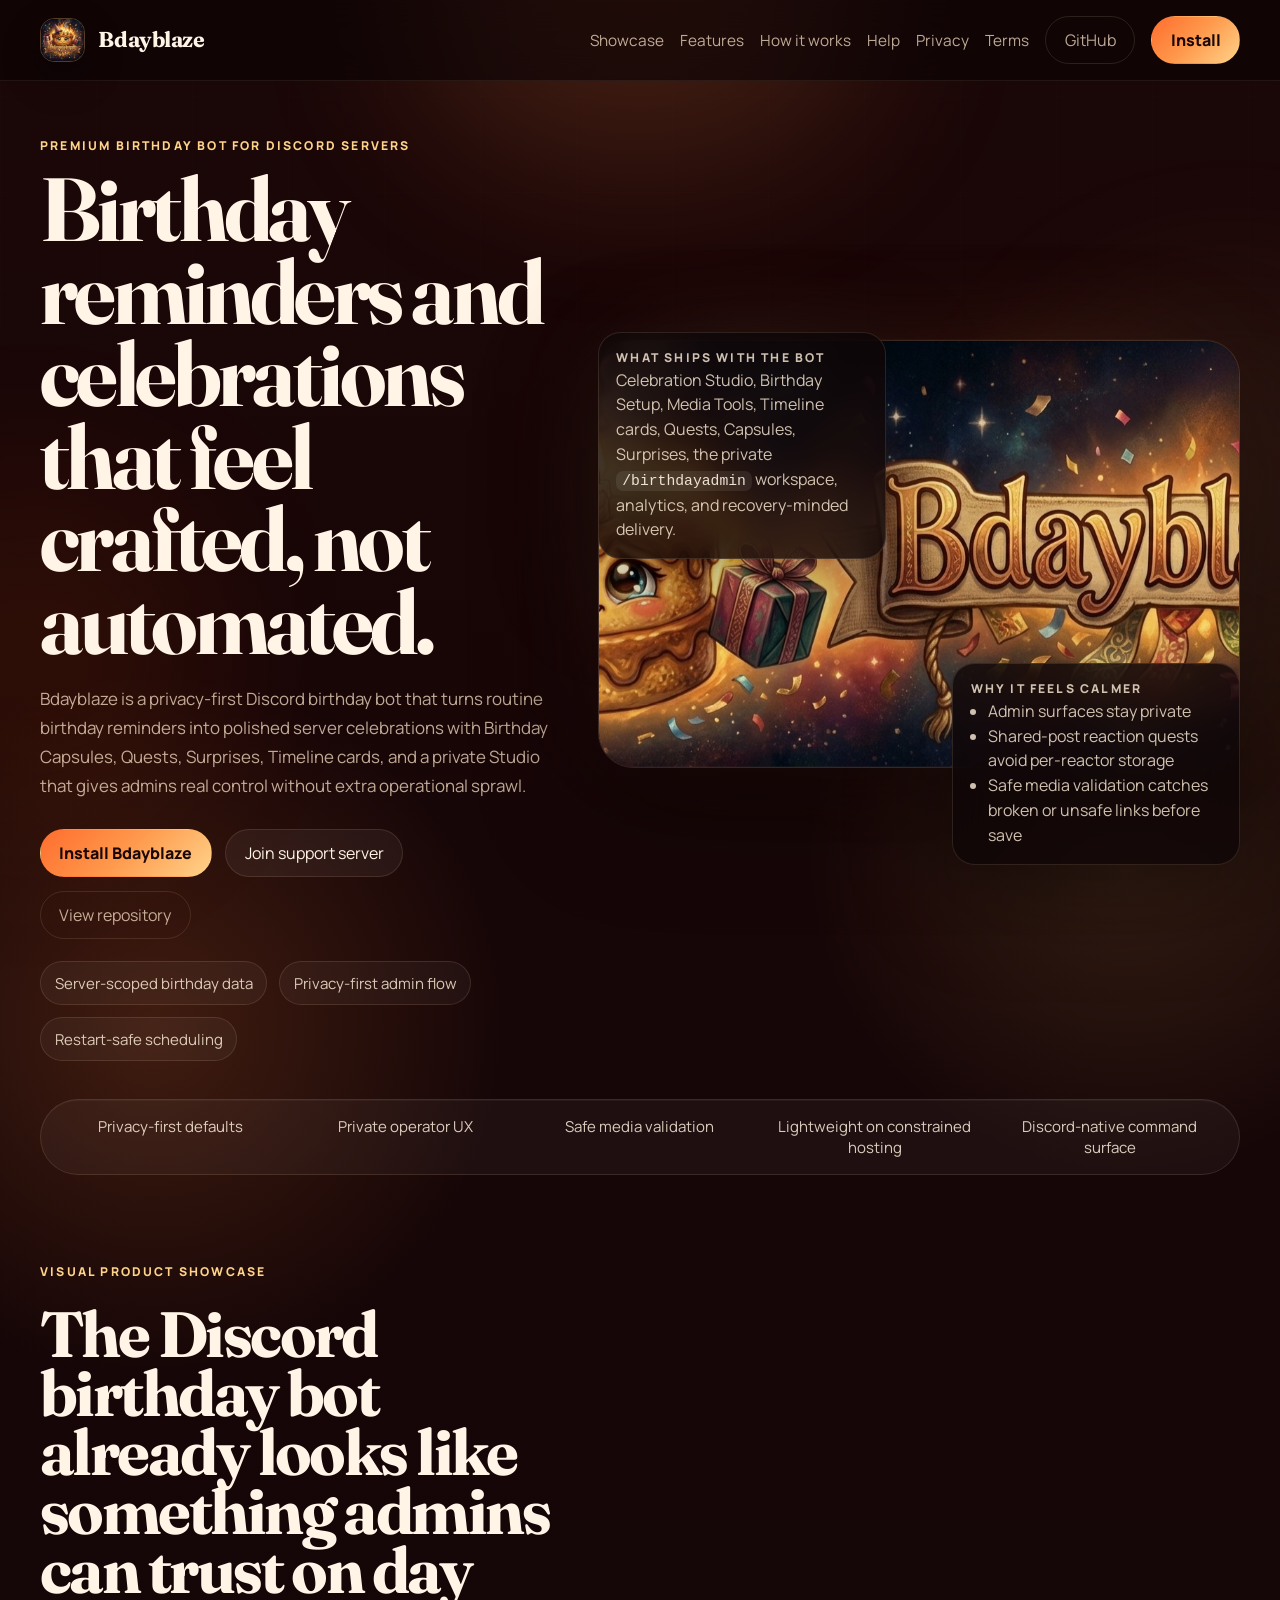
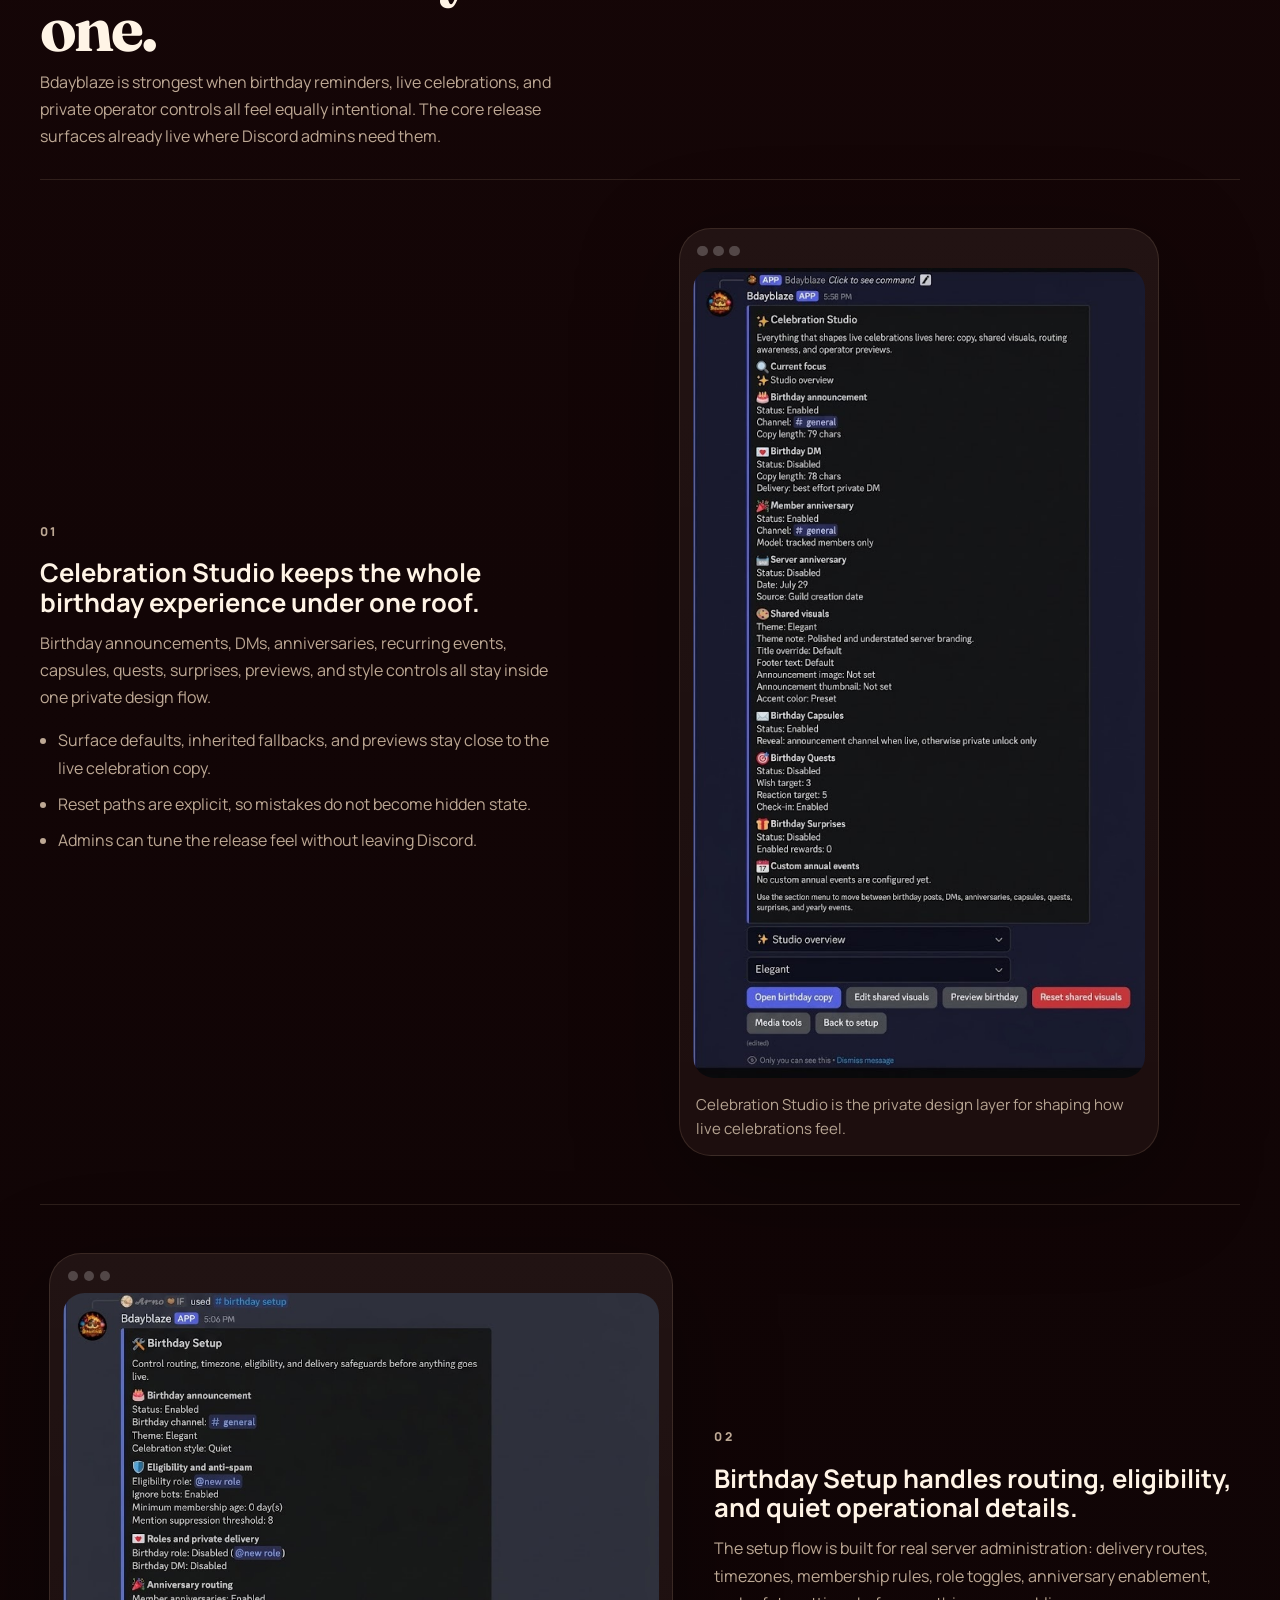
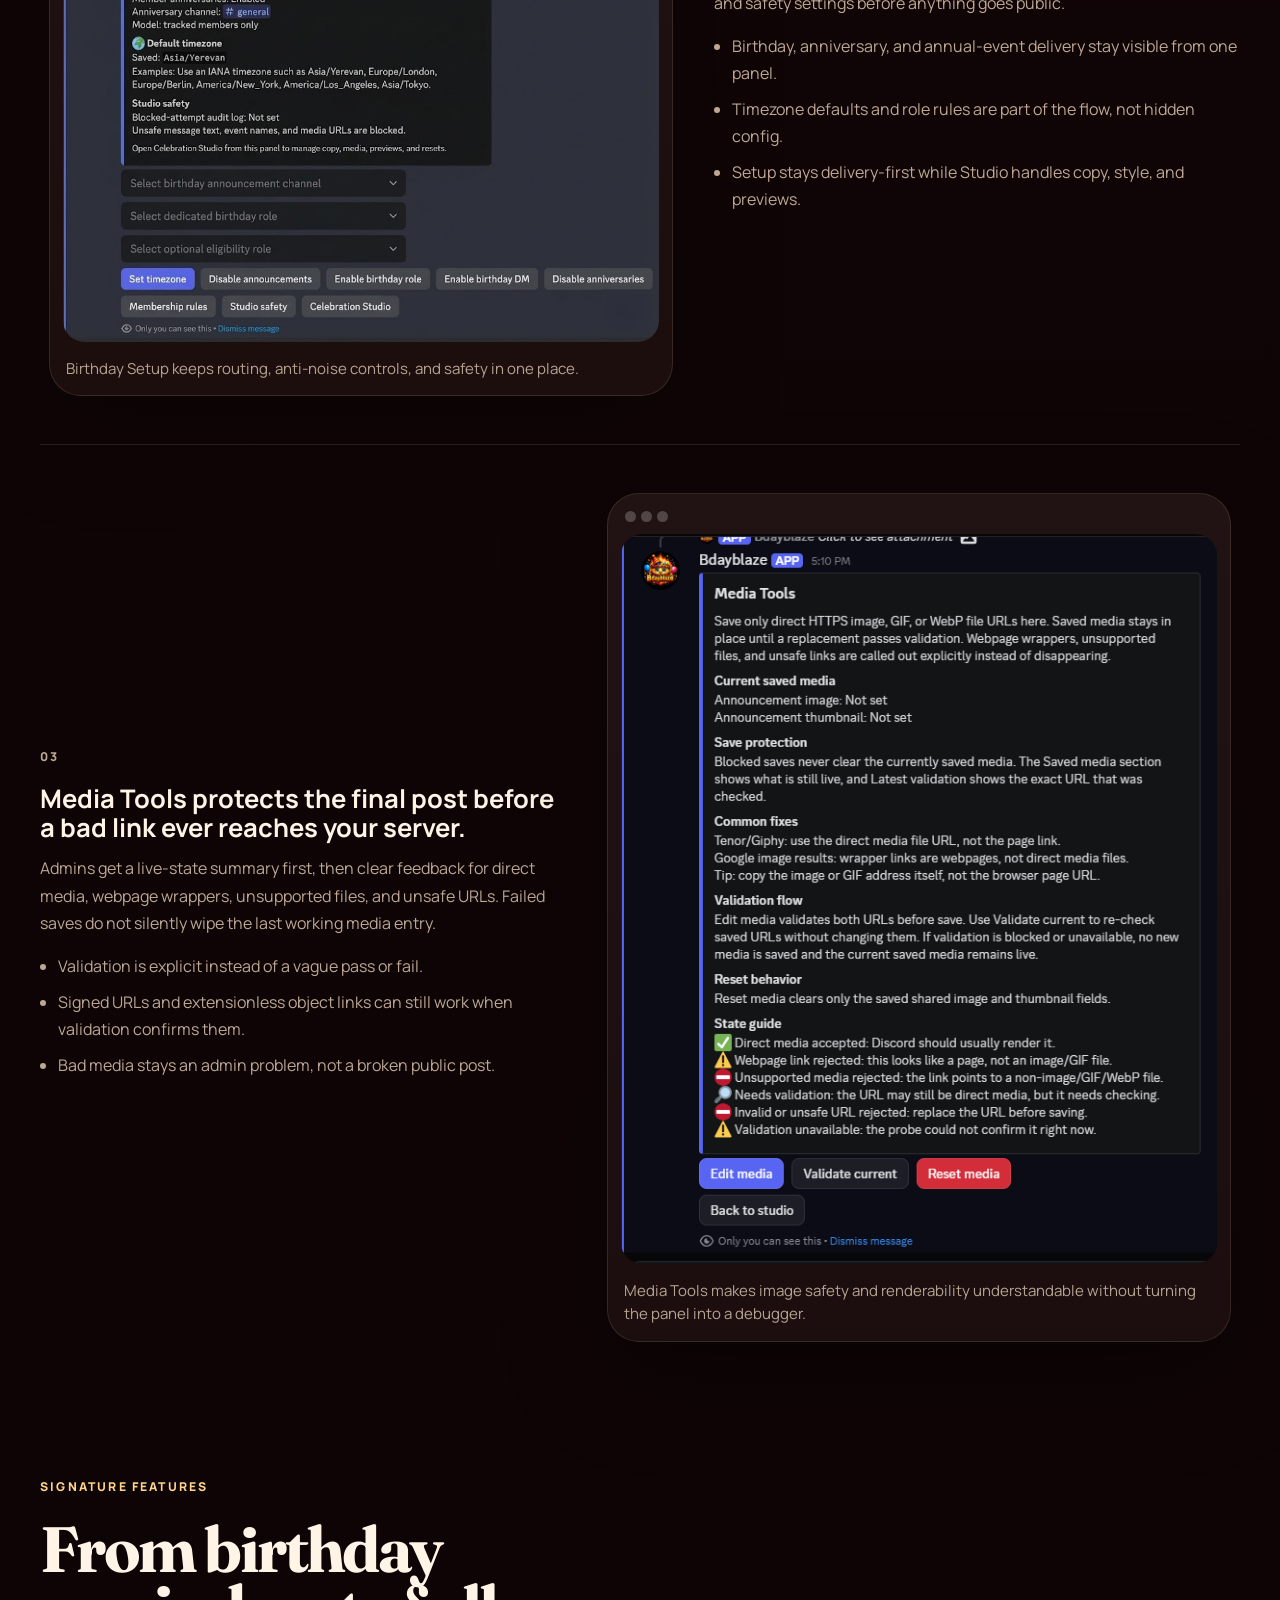
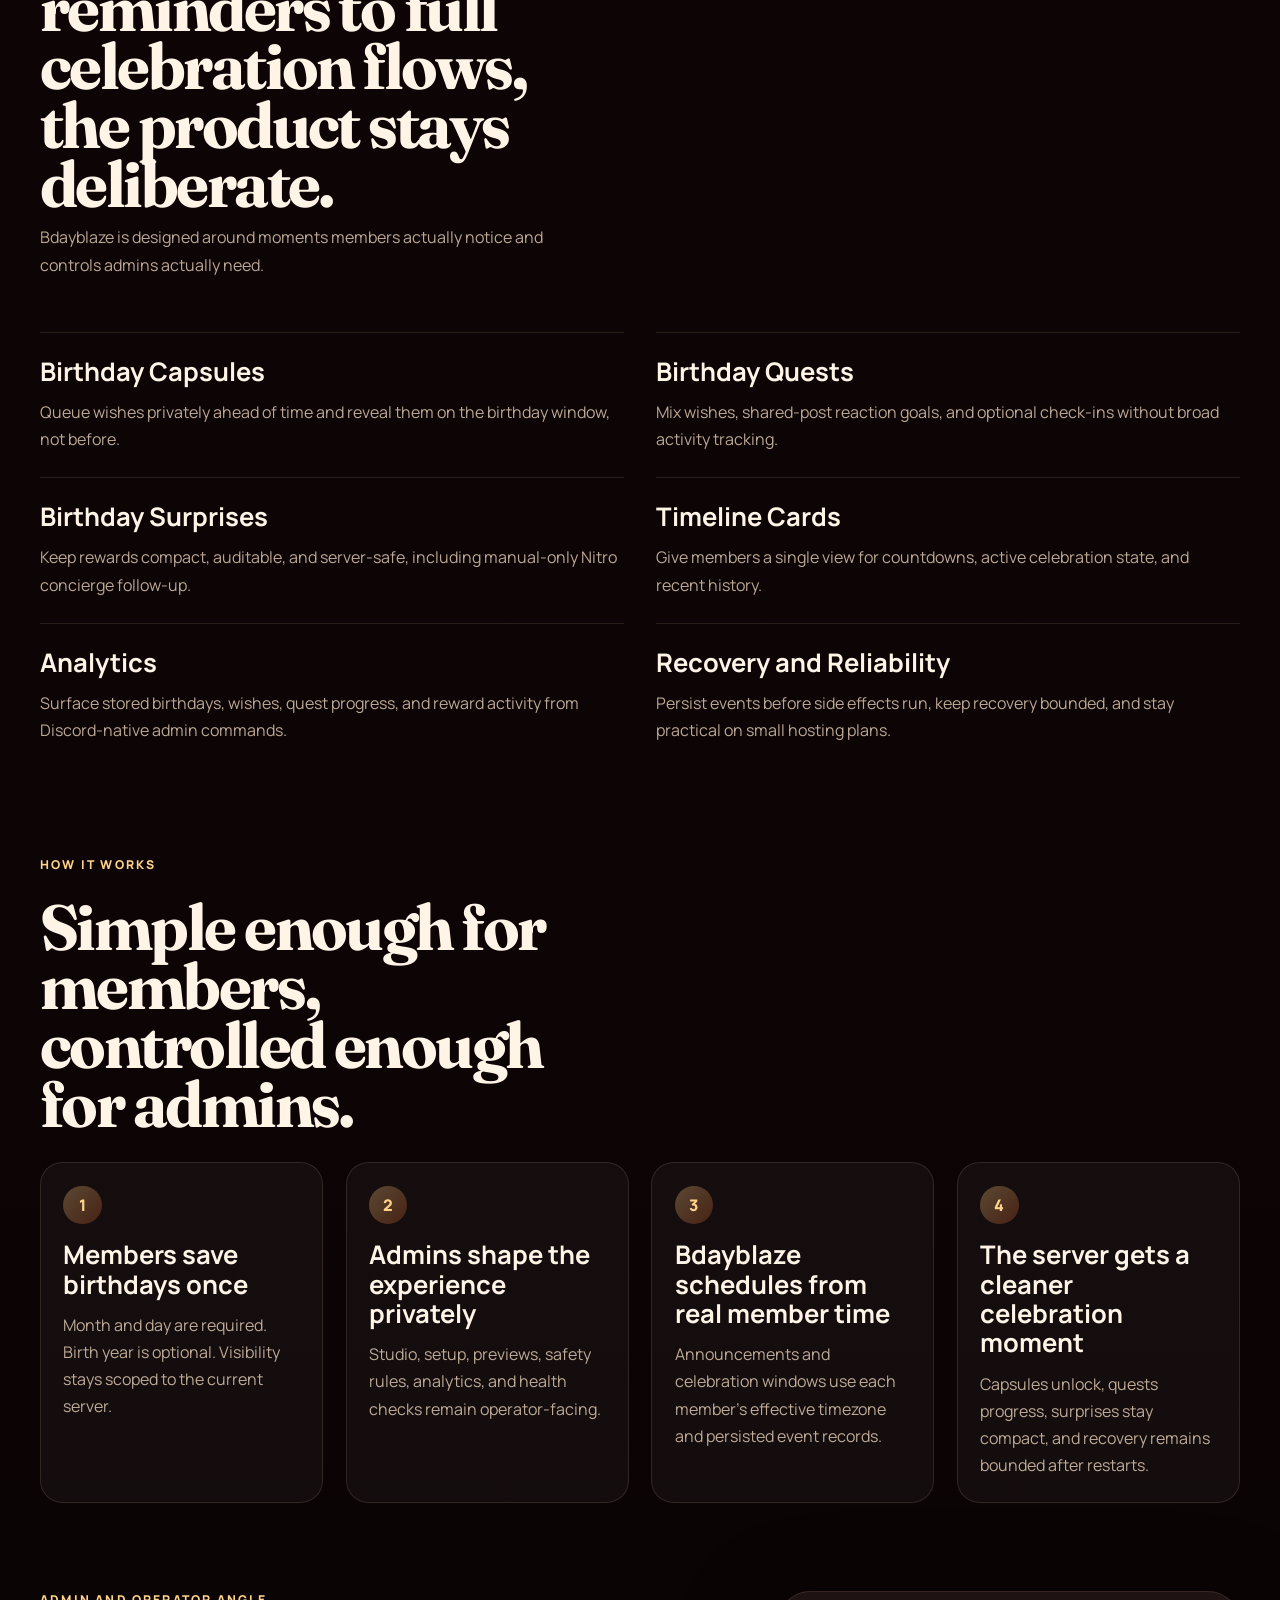
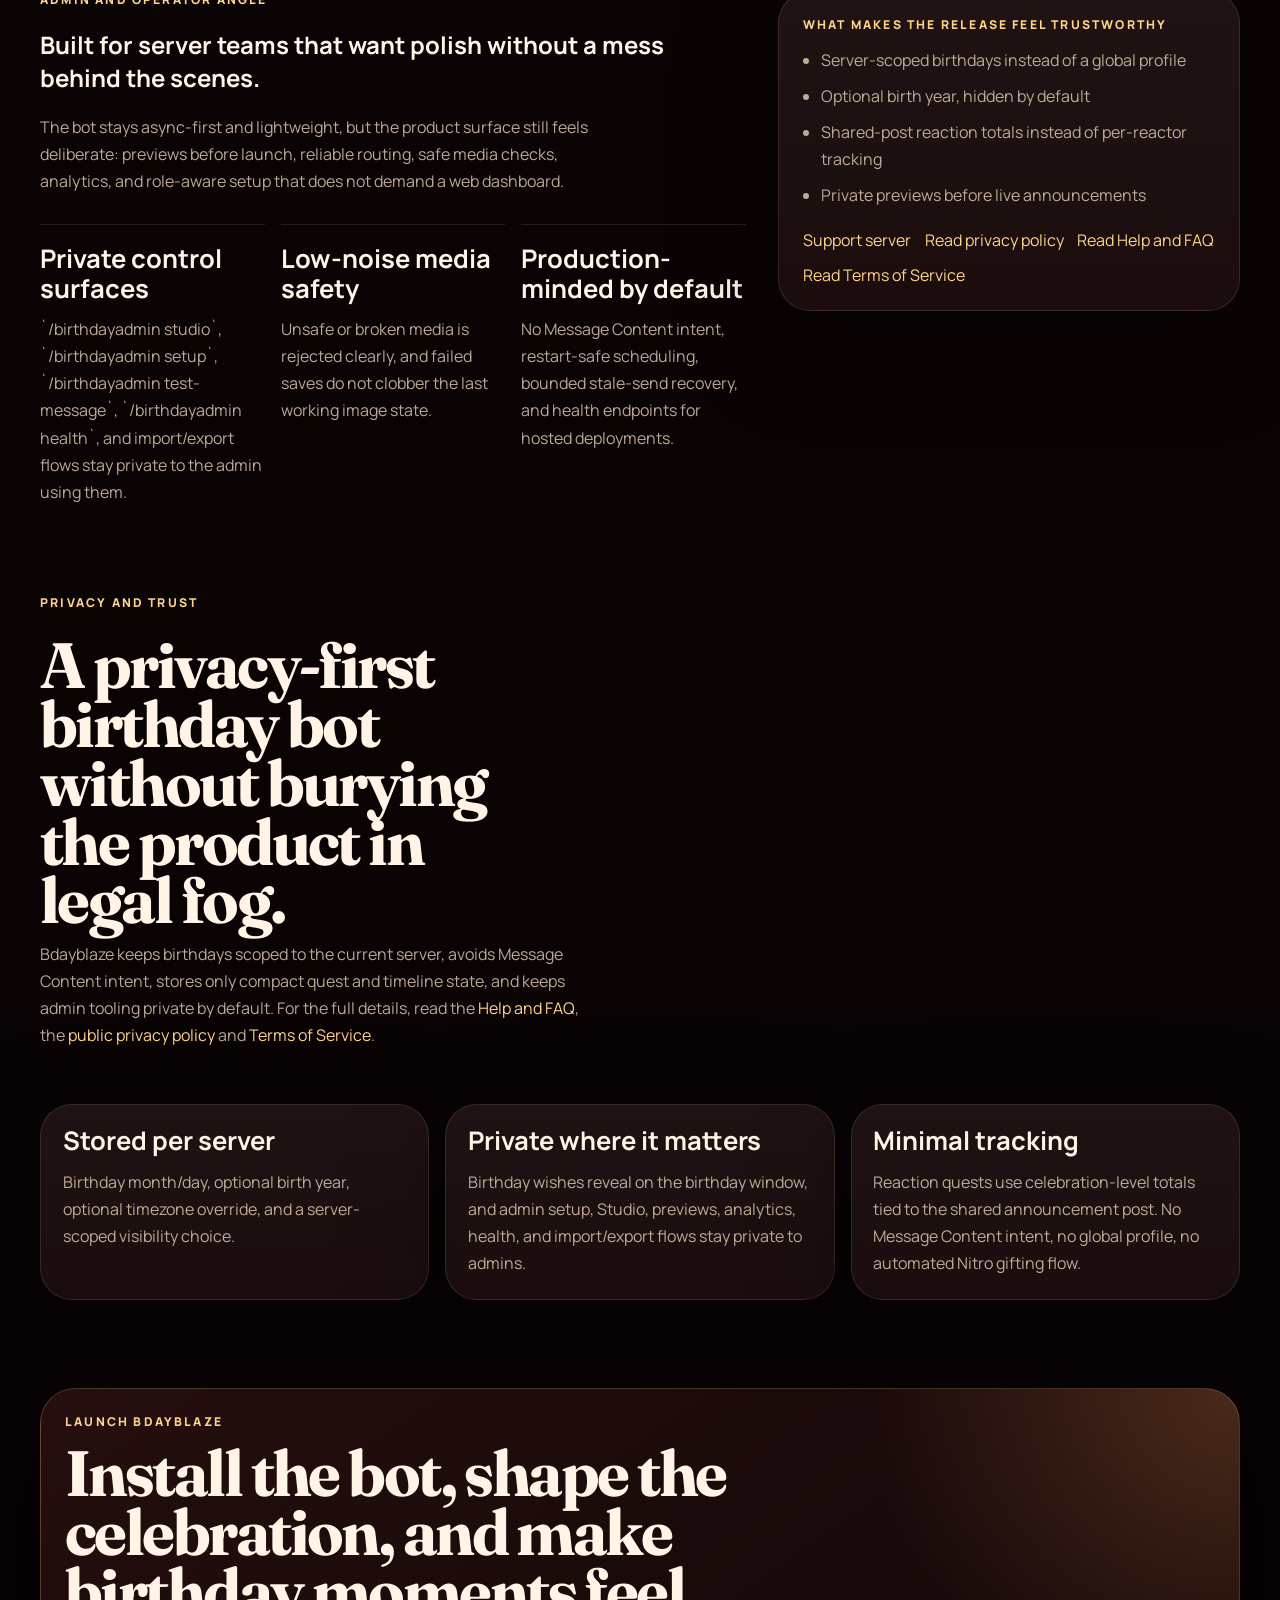
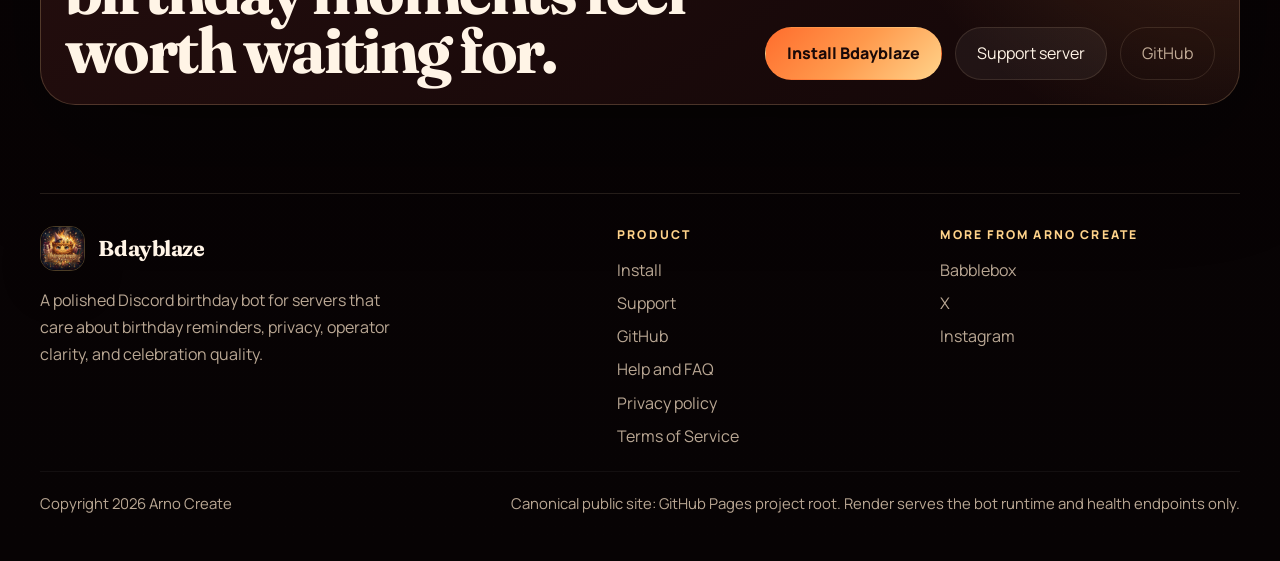
==== commit 481146ba: "Update site assets to use PNG banner" ====
--- a/index.html
+++ b/index.html
@@ -21,7 +21,7 @@
     <meta property="og:url" content="https://arno-create.github.io/Bdayblaze/" />
     <meta
       property="og:image"
-      content="https://arno-create.github.io/Bdayblaze/assets/banner.jpg"
+      content="https://arno-create.github.io/Bdayblaze/assets/banner.png"
     />
     <meta
       property="og:image:alt"
@@ -38,7 +38,7 @@
     />
     <meta
       name="twitter:image"
-      content="https://arno-create.github.io/Bdayblaze/assets/banner.jpg"
+      content="https://arno-create.github.io/Bdayblaze/assets/banner.png"
     />
     <meta
       name="twitter:image:alt"
@@ -93,10 +93,10 @@
             "applicationCategory": "UtilitiesApplication",
             "operatingSystem": "Any",
             "url": "https://arno-create.github.io/Bdayblaze/",
-            "image": "https://arno-create.github.io/Bdayblaze/assets/banner.jpg",
+            "image": "https://arno-create.github.io/Bdayblaze/assets/banner.png",
             "screenshot": [
-              "https://arno-create.github.io/Bdayblaze/assets/celebration_studio_panel.jpg",
-              "https://arno-create.github.io/Bdayblaze/assets/setup_panel.jpg",
+              "https://arno-create.github.io/Bdayblaze/assets/celebration_studio_panel.png",
+              "https://arno-create.github.io/Bdayblaze/assets/setup_panel.png",
               "https://arno-create.github.io/Bdayblaze/assets/media_tools_panel.png"
             ],
             "description": "A privacy-first Discord birthday bot for birthday reminders, celebration posts, Birthday Capsules, Quests, Surprises, and private admin tooling.",
@@ -224,7 +224,7 @@
             <div class="hero-stage-glow" aria-hidden="true"></div>
             <img
               class="hero-banner"
-              src="./assets/banner.jpg"
+              src="./assets/banner.png"
               alt="Bdayblaze banner with the mascot, party cake, gifts, balloons, and wordmark"
               width="1536"
               height="1024"
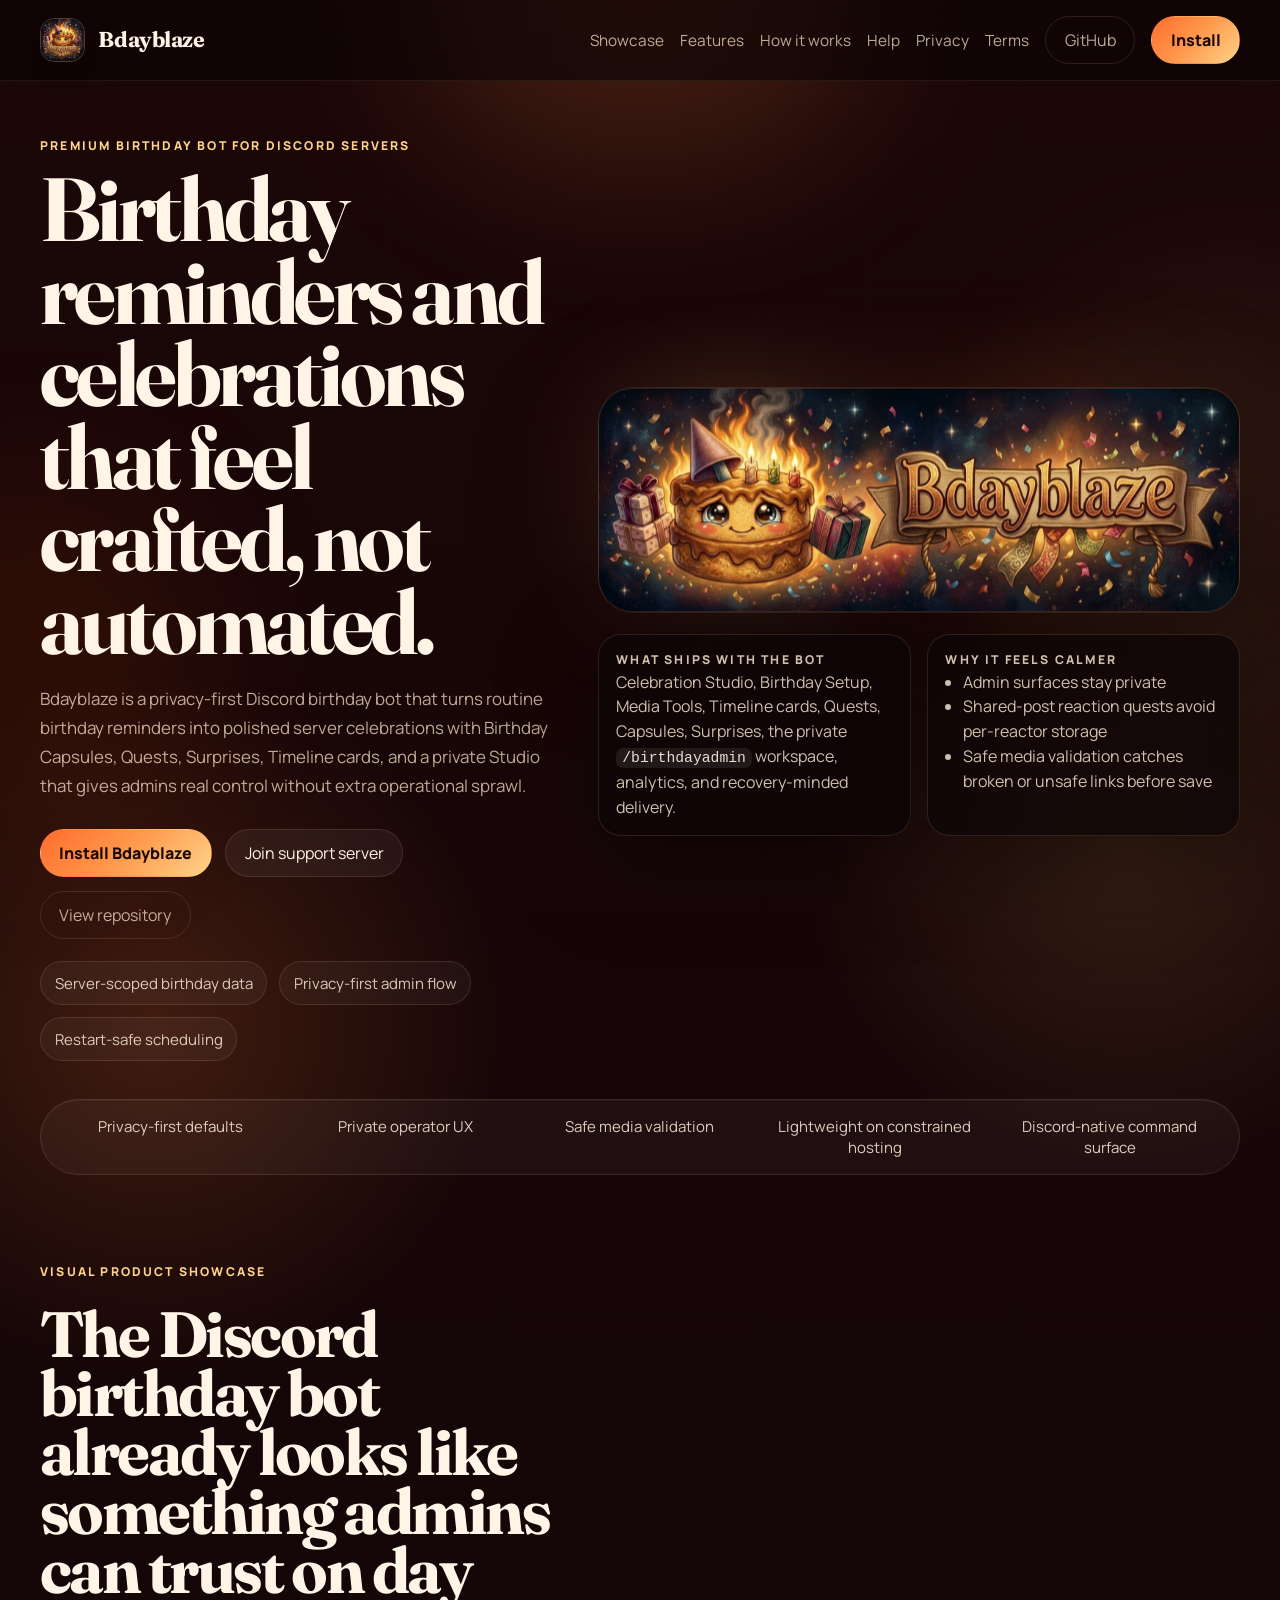
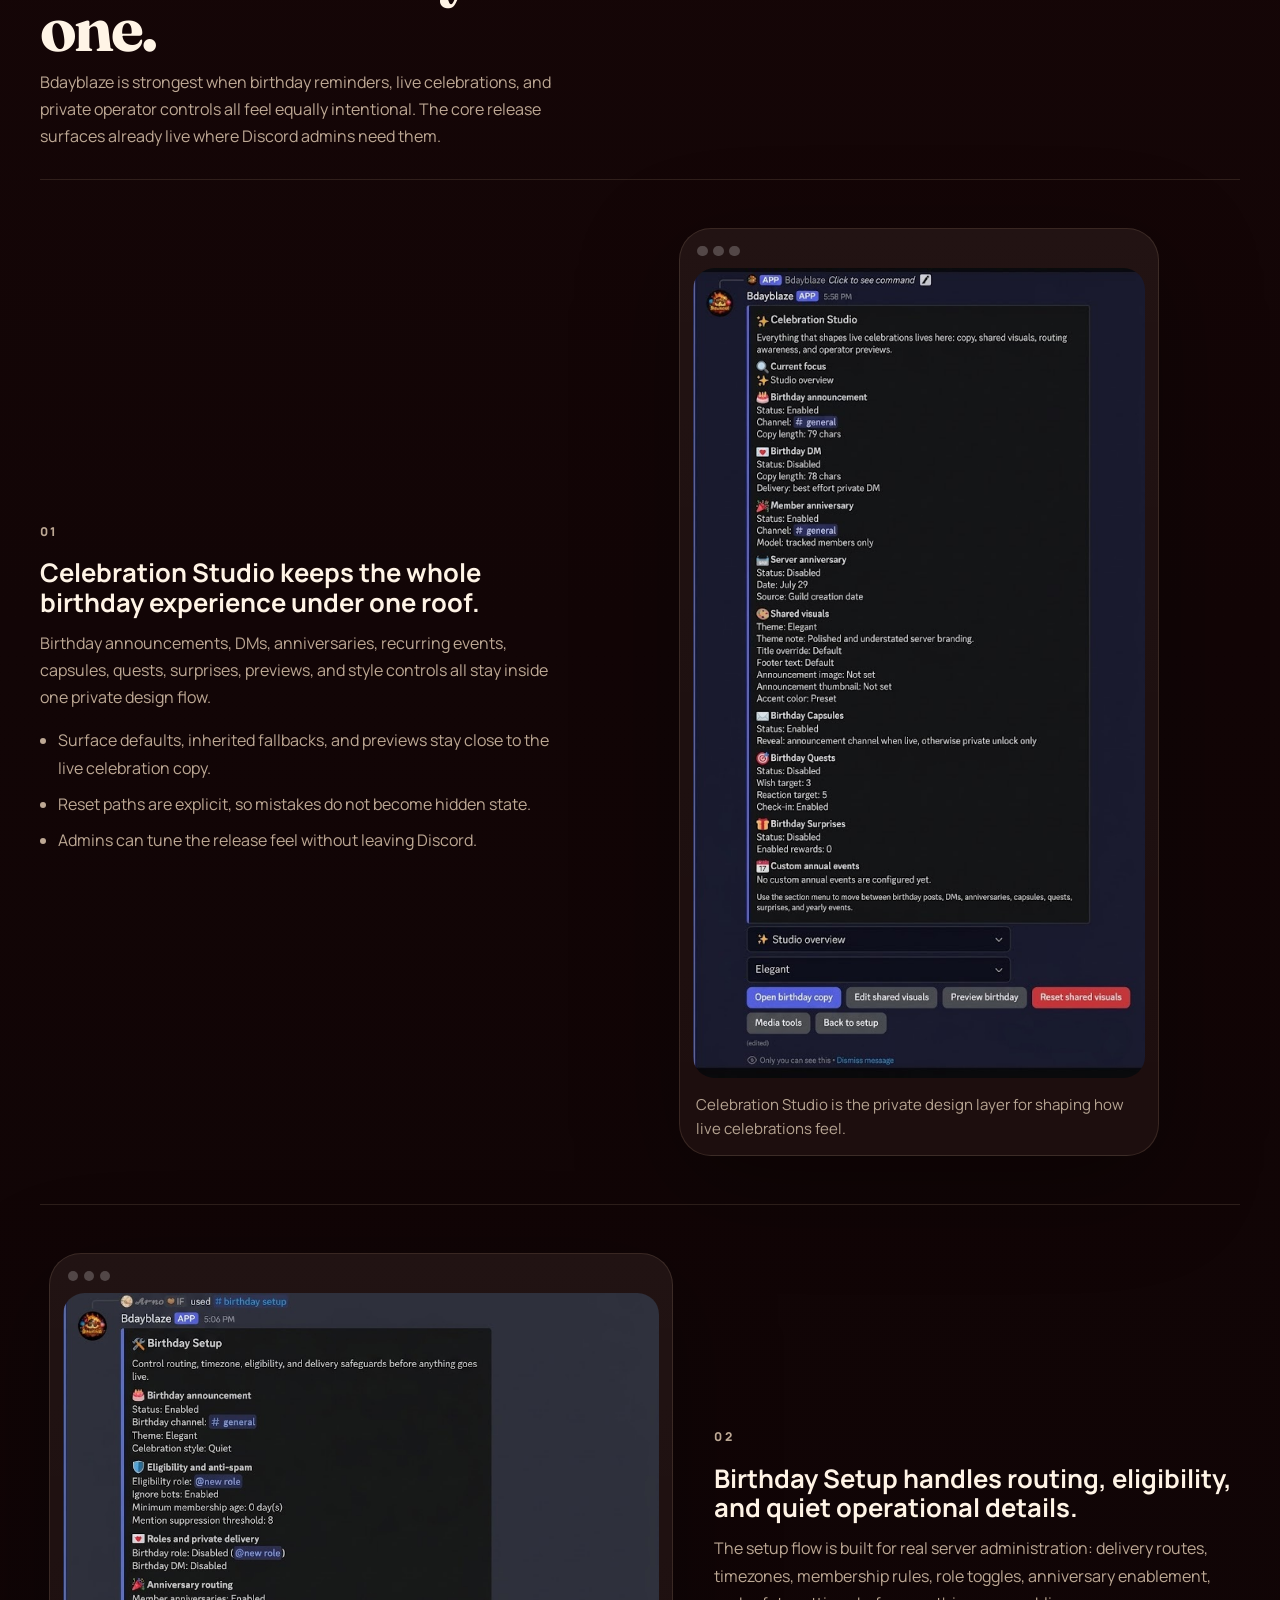
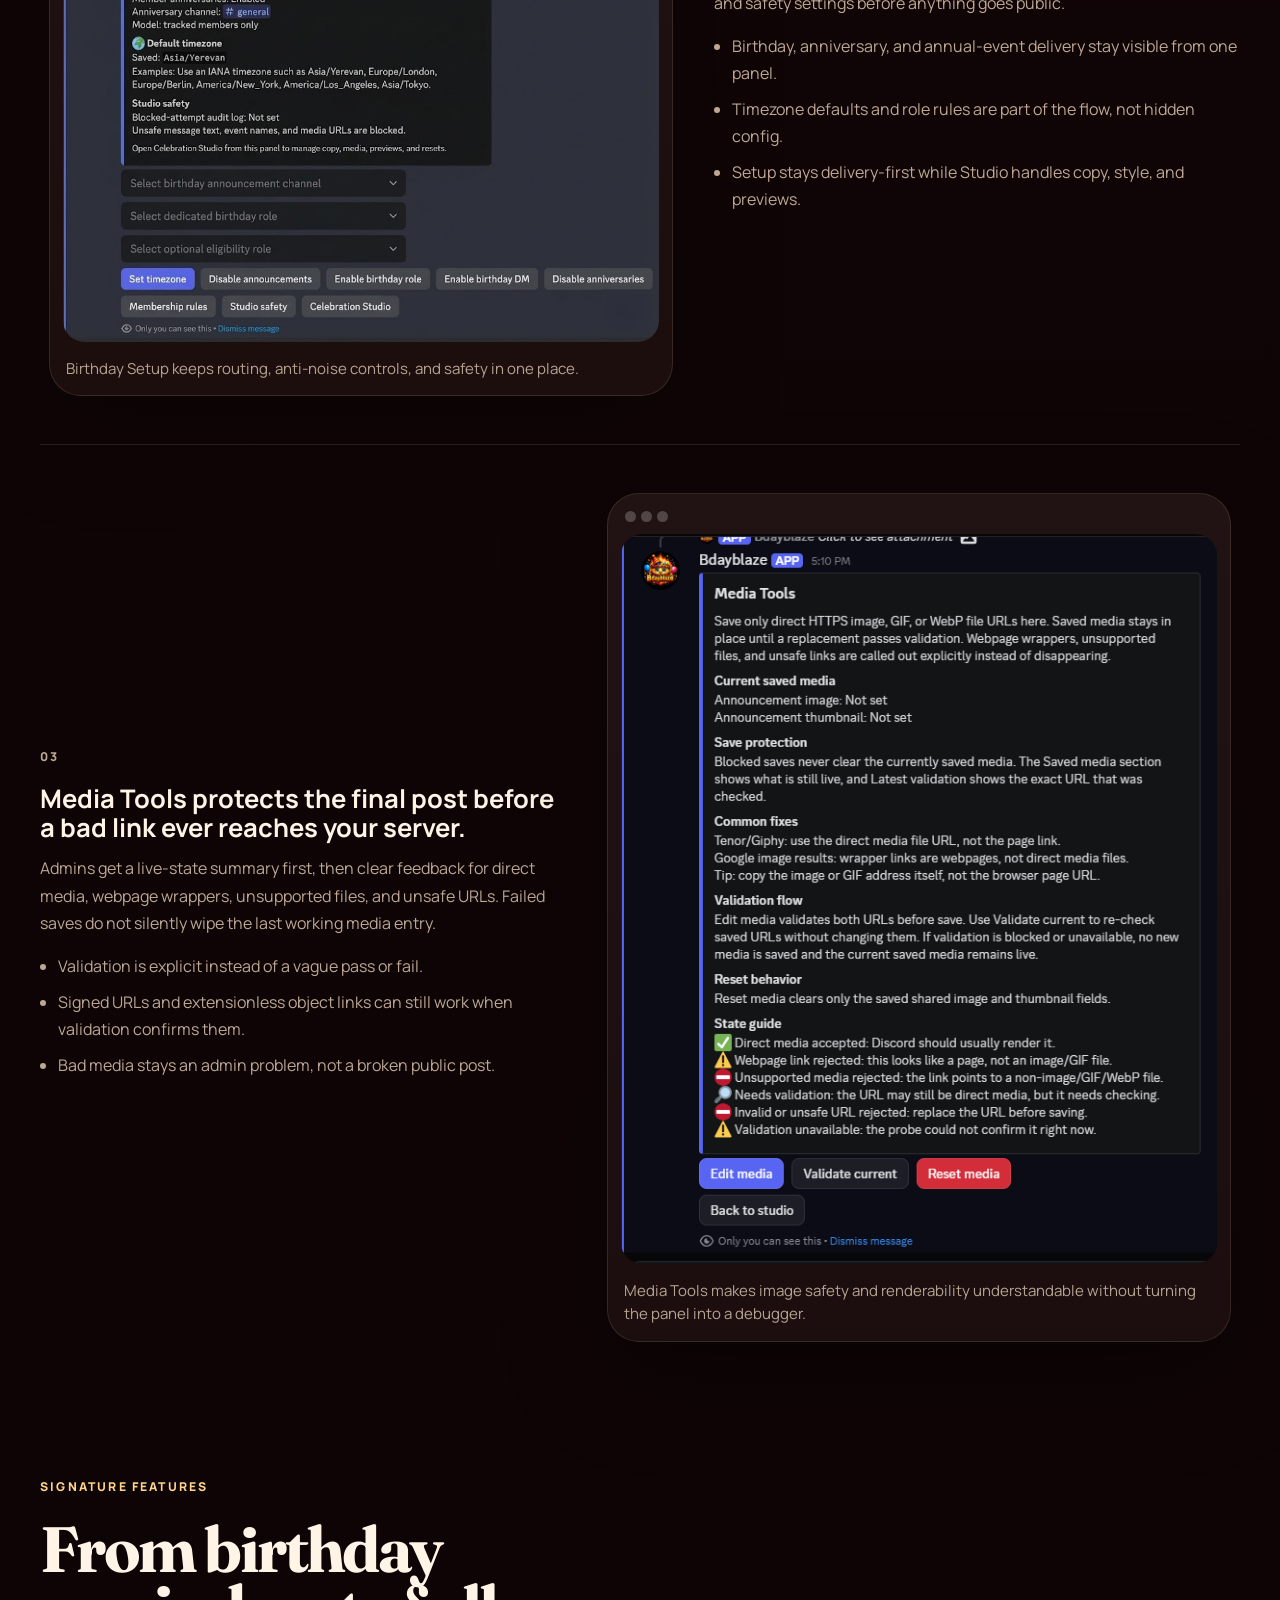
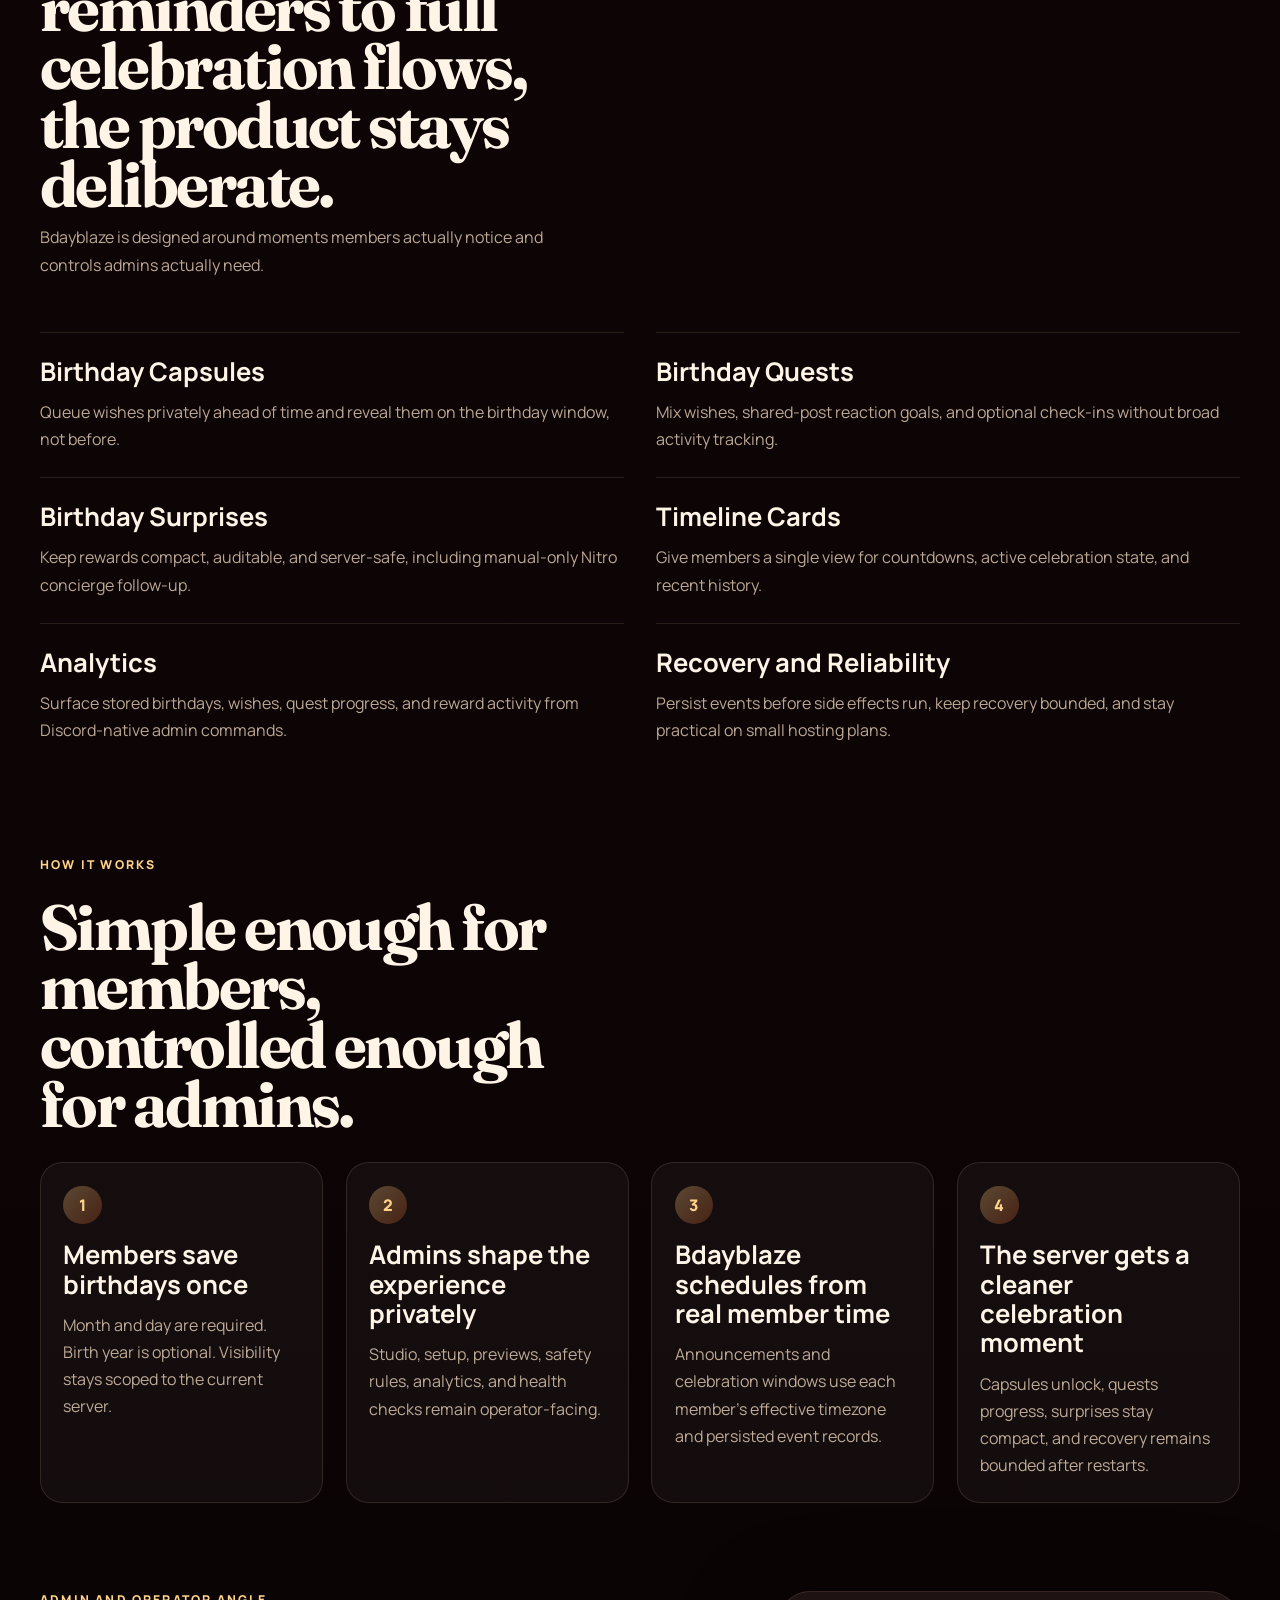
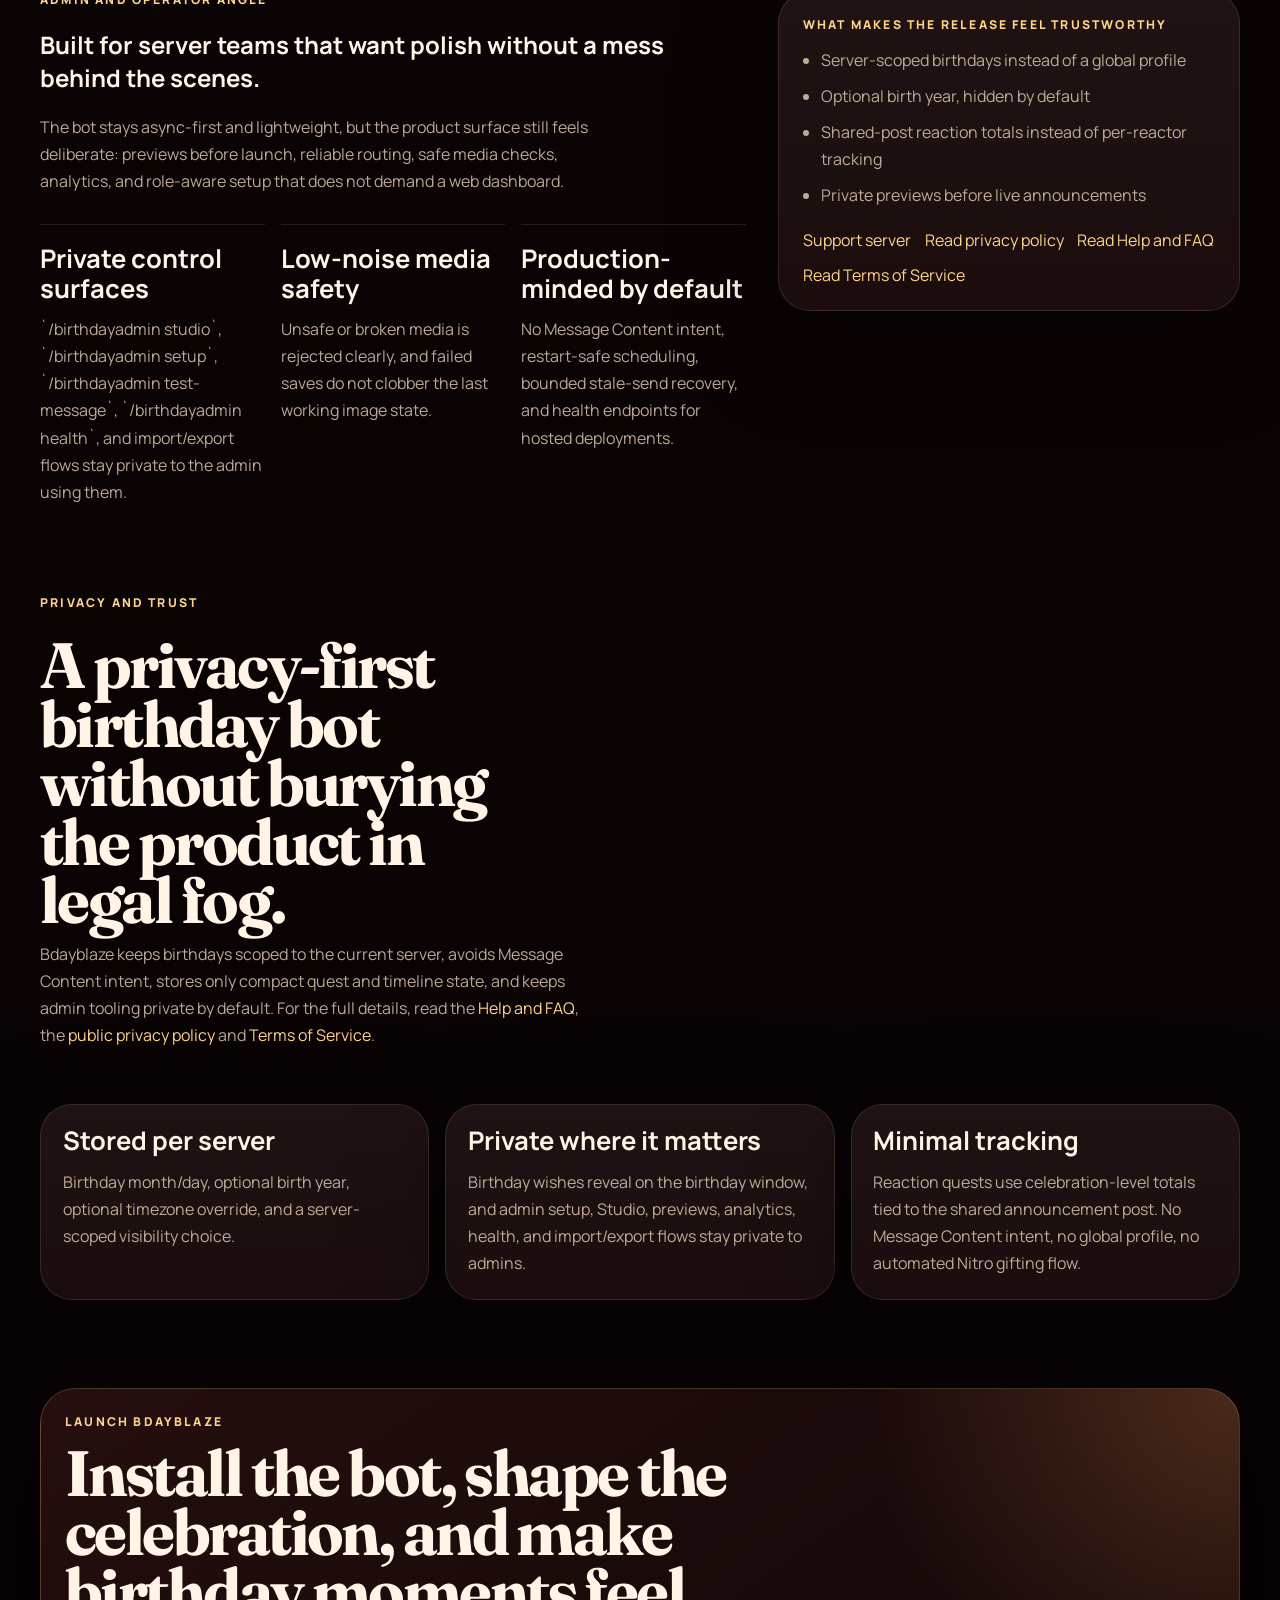
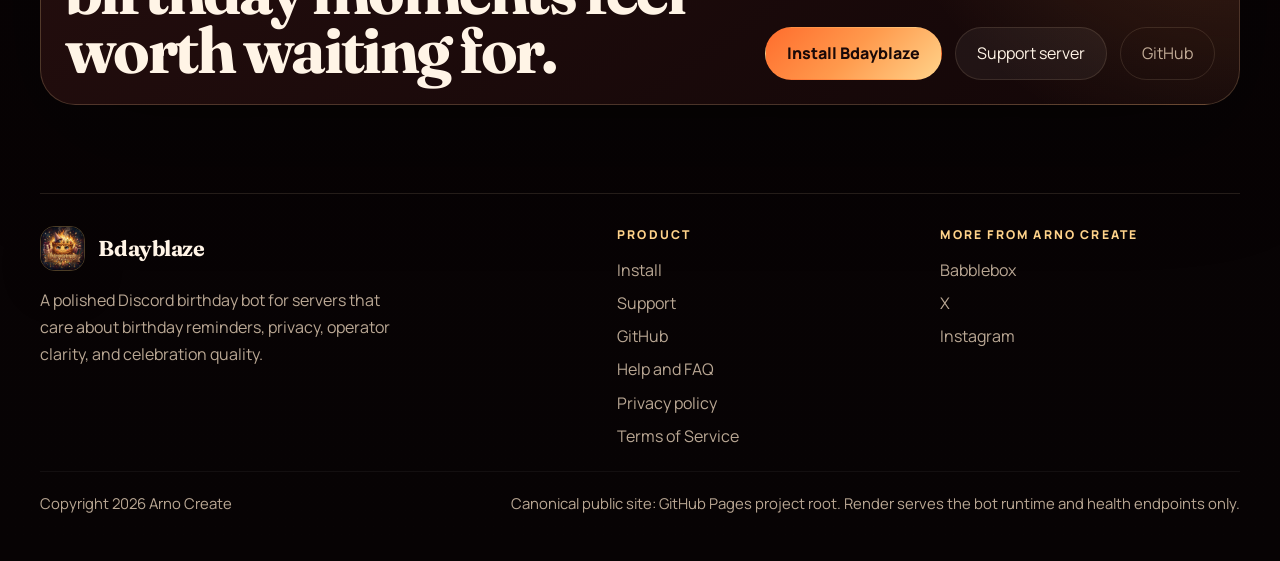
==== commit 17f3bf97: "Fix hero layout for the new banner aspect ratio" ====
--- a/index.html
+++ b/index.html
@@ -221,33 +221,37 @@
           </div>
 
           <div class="hero-stage" data-reveal>
-            <div class="hero-stage-glow" aria-hidden="true"></div>
-            <img
-              class="hero-banner"
-              src="./assets/banner.png"
-              alt="Bdayblaze banner with the mascot, party cake, gifts, balloons, and wordmark"
-              width="1536"
-              height="1024"
-              fetchpriority="high"
-              decoding="async"
-            />
-
-            <div class="hero-panel hero-panel-top">
-              <p class="panel-label">What ships with the bot</p>
-              <p>
-                Celebration Studio, Birthday Setup, Media Tools, Timeline cards, Quests,
-                Capsules, Surprises, the private <code>/birthdayadmin</code> workspace, analytics,
-                and recovery-minded delivery.
-              </p>
+            <div class="hero-media">
+              <div class="hero-stage-glow" aria-hidden="true"></div>
+              <img
+                class="hero-banner"
+                src="./assets/banner.png"
+                alt="Bdayblaze banner with the mascot, party cake, gifts, balloons, and wordmark"
+                width="1744"
+                height="608"
+                fetchpriority="high"
+                decoding="async"
+              />
             </div>
 
-            <div class="hero-panel hero-panel-bottom">
-              <p class="panel-label">Why it feels calmer</p>
-              <ul>
-                <li>Admin surfaces stay private</li>
-                <li>Shared-post reaction quests avoid per-reactor storage</li>
-                <li>Safe media validation catches broken or unsafe links before save</li>
-              </ul>
+            <div class="hero-panel-row">
+              <div class="hero-panel">
+                <p class="panel-label">What ships with the bot</p>
+                <p>
+                  Celebration Studio, Birthday Setup, Media Tools, Timeline cards, Quests,
+                  Capsules, Surprises, the private <code>/birthdayadmin</code> workspace,
+                  analytics, and recovery-minded delivery.
+                </p>
+              </div>
+
+              <div class="hero-panel">
+                <p class="panel-label">Why it feels calmer</p>
+                <ul>
+                  <li>Admin surfaces stay private</li>
+                  <li>Shared-post reaction quests avoid per-reactor storage</li>
+                  <li>Safe media validation catches broken or unsafe links before save</li>
+                </ul>
+              </div>
             </div>
           </div>
         </div>
--- a/styles.css
+++ b/styles.css
@@ -432,48 +432,60 @@
 }
 
 .hero-stage {
+  width: 100%;
+  max-width: 48rem;
+  margin-left: auto;
+  display: grid;
+  gap: 1.1rem;
+  padding: 1.15rem 0 0.35rem;
+}
+
+.hero-media {
   --pointer-x: 0;
   --pointer-y: 0;
   position: relative;
   width: 100%;
-  min-height: 36rem;
-  padding: 2rem 0;
+  padding: 0.9rem 0 0.15rem;
+  isolation: isolate;
 }
 
 .hero-stage-glow {
   position: absolute;
-  inset: 10% 6% auto;
-  height: 62%;
-  border-radius: 2.4rem;
+  inset: 12% 4% 10%;
+  border-radius: 2.6rem;
   background:
-    radial-gradient(circle at 20% 35%, rgba(255, 199, 118, 0.42), transparent 32%),
-    radial-gradient(circle at 72% 28%, rgba(255, 114, 43, 0.34), transparent 34%),
+    radial-gradient(circle at 18% 50%, rgba(255, 199, 118, 0.38), transparent 26%),
+    radial-gradient(circle at 72% 42%, rgba(255, 114, 43, 0.28), transparent 30%),
     linear-gradient(135deg, rgba(255, 140, 71, 0.2), rgba(92, 27, 18, 0.2));
-  filter: blur(56px);
+  filter: blur(60px);
   pointer-events: none;
+  z-index: 0;
 }
 
 .hero-banner {
   position: relative;
-  width: min(100%, 48rem);
-  margin: 0 auto;
-  aspect-ratio: 3 / 2;
+  z-index: 1;
+  width: 100%;
   border-radius: 2.2rem;
   border: 1px solid rgba(255, 228, 194, 0.16);
   box-shadow: 0 36px 120px rgba(0, 0, 0, 0.45);
-  object-fit: cover;
-  object-position: center;
   transform:
     perspective(1200px)
-    rotateX(calc(var(--pointer-y) * -3deg))
-    rotateY(calc(var(--pointer-x) * 5deg))
-    translateY(-0.2rem);
+    rotateX(calc(var(--pointer-y) * -2.4deg))
+    rotateY(calc(var(--pointer-x) * 4deg))
+    translateY(-0.1rem);
+  transform-origin: center center;
   transition: transform 160ms ease;
 }
 
+.hero-panel-row {
+  display: grid;
+  grid-template-columns: repeat(2, minmax(0, 1fr));
+  gap: 1rem;
+}
+
 .hero-panel {
-  position: absolute;
-  max-width: 18rem;
+  min-height: 100%;
   padding: 1rem 1.1rem;
   border: 1px solid var(--line);
   border-radius: var(--radius-lg);
@@ -492,16 +504,6 @@
 .hero-panel ul {
   margin: 0;
   padding-left: 1.1rem;
-}
-
-.hero-panel-top {
-  top: 1.3rem;
-  left: 0;
-}
-
-.hero-panel-bottom {
-  right: 0;
-  bottom: 1.4rem;
 }
 
 .trust-strip {
@@ -971,6 +973,10 @@
 
   .cta-panel {
     align-items: start;
+  }
+
+  .hero-stage {
+    margin: 0 auto;
   }
 
   .footer-meta {
@@ -1073,19 +1079,19 @@
   }
 
   .hero-stage {
-    display: grid;
     gap: 0.9rem;
-    max-width: 34rem;
-    min-height: auto;
+    max-width: 36rem;
     margin: 0 auto;
-    padding-top: 0.35rem;
-    min-height: auto;
-    padding-bottom: 0;
+    padding-top: 0.25rem;
+    padding-bottom: 0.1rem;
+  }
+
+  .hero-media {
+    padding: 0.55rem 0 0.1rem;
   }
 
   .hero-stage-glow {
-    inset: 8% 4% auto;
-    height: 50%;
+    inset: 10% 3% 12%;
     filter: blur(44px);
   }
 
@@ -1095,10 +1101,13 @@
     transform: none;
   }
 
+  .hero-panel-row {
+    grid-template-columns: 1fr;
+    gap: 0.9rem;
+  }
+
   .hero-panel {
-    position: static;
     width: 100%;
-    max-width: none;
     padding: 1rem;
   }
 
@@ -1222,6 +1231,10 @@
   }
 
   .hero-stage {
+    gap: 0.75rem;
+  }
+
+  .hero-panel-row {
     gap: 0.75rem;
   }
 
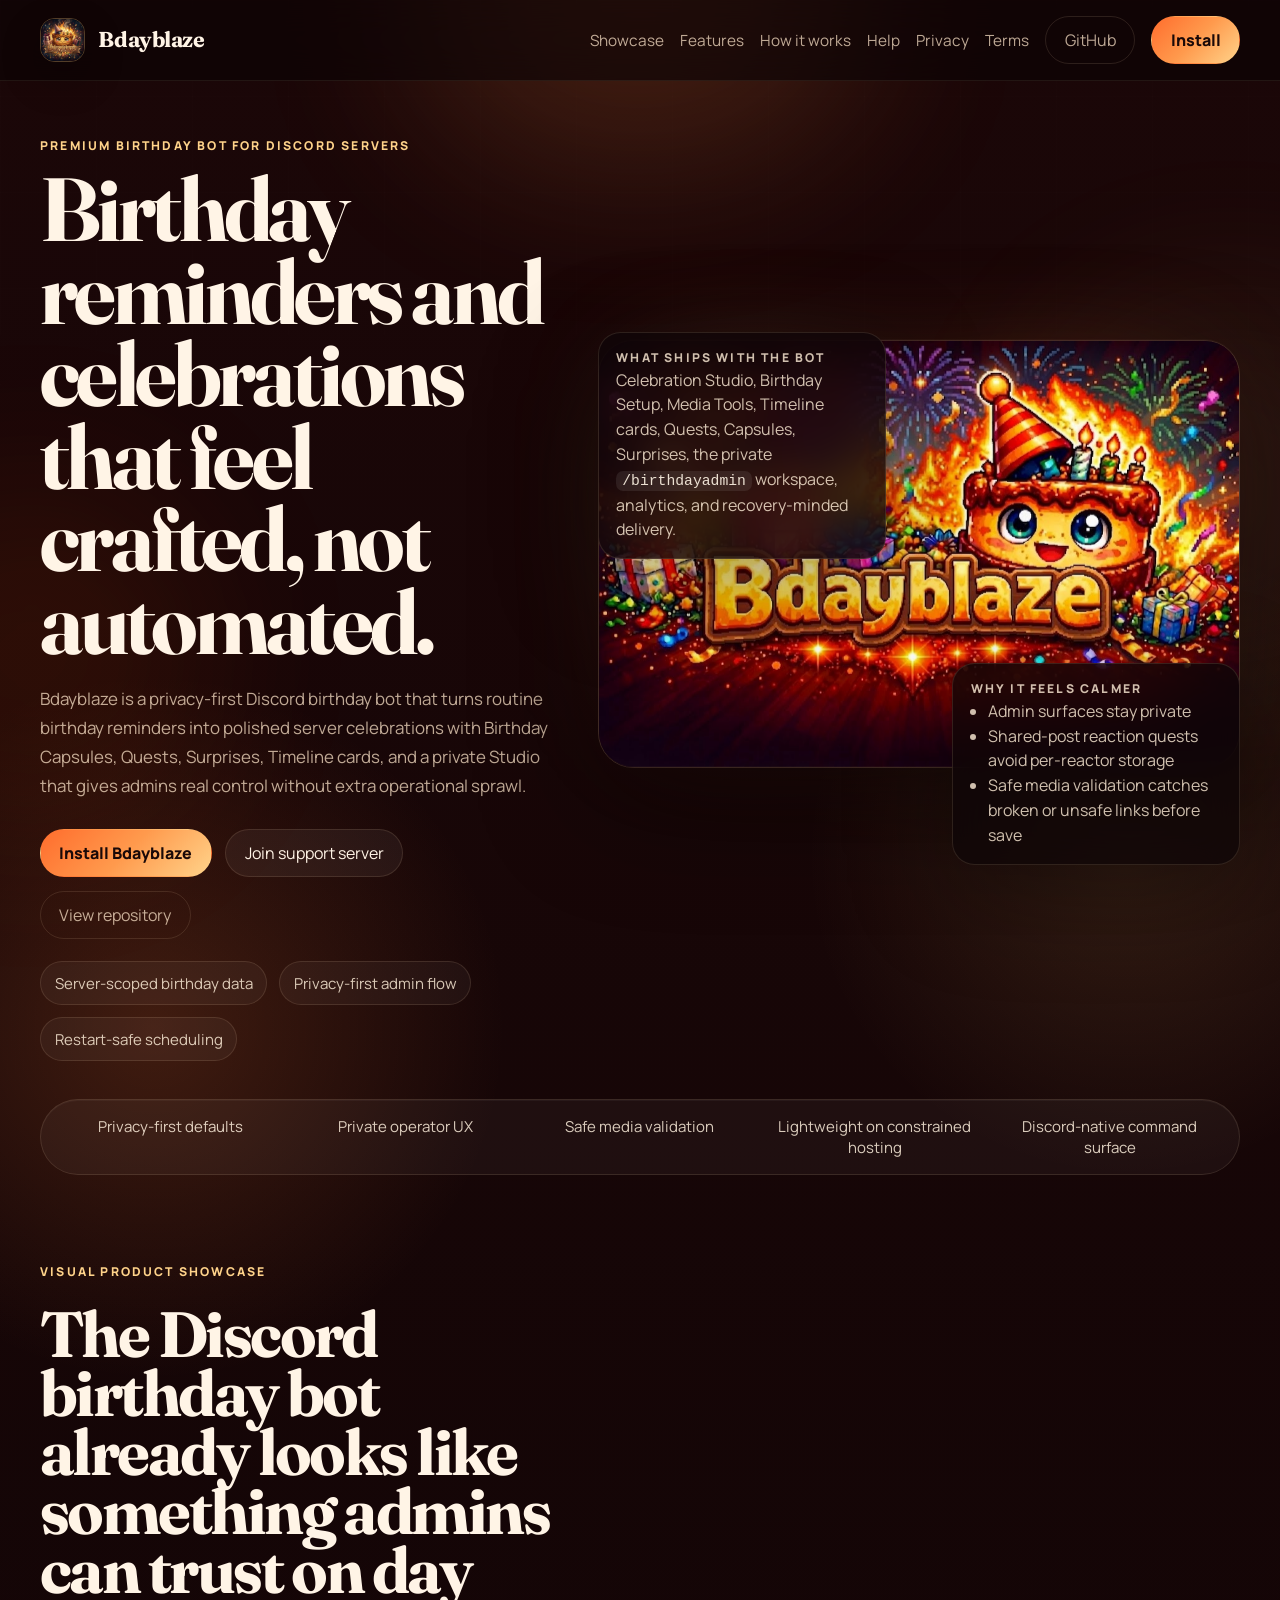
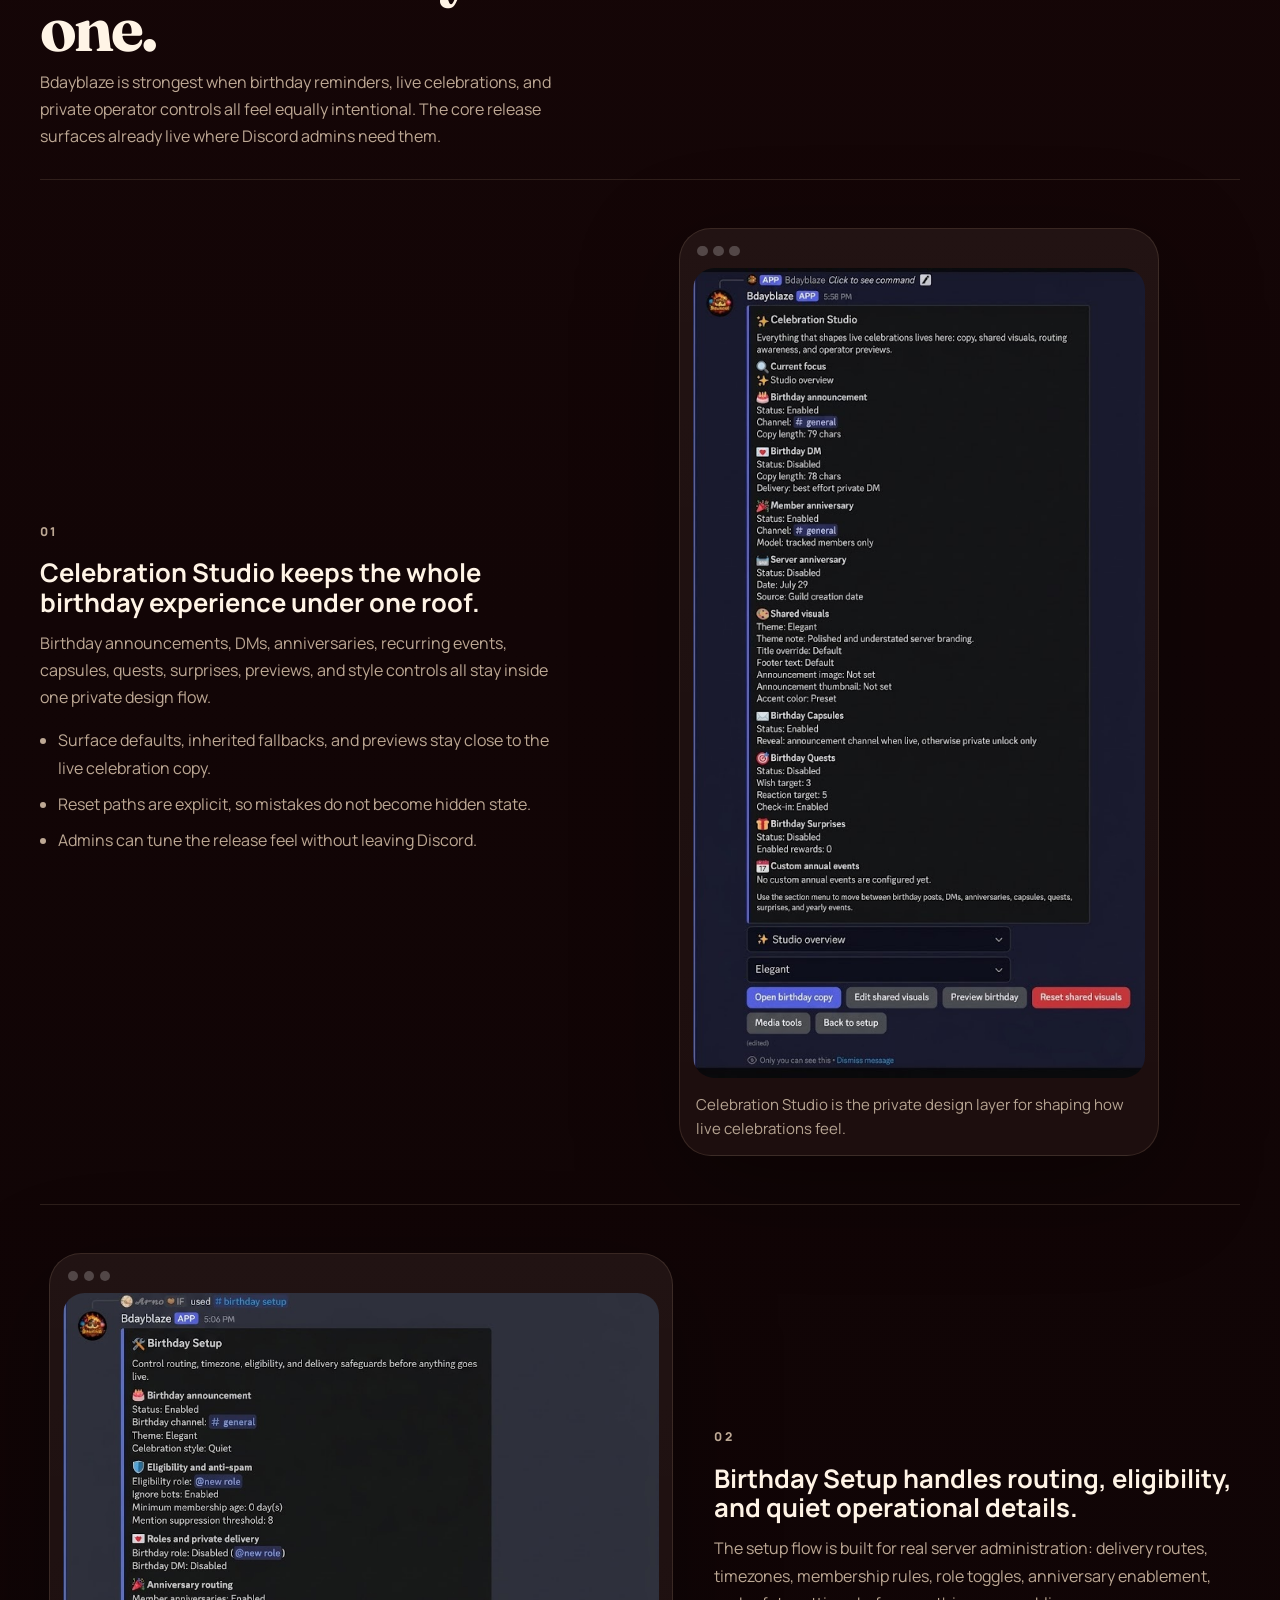
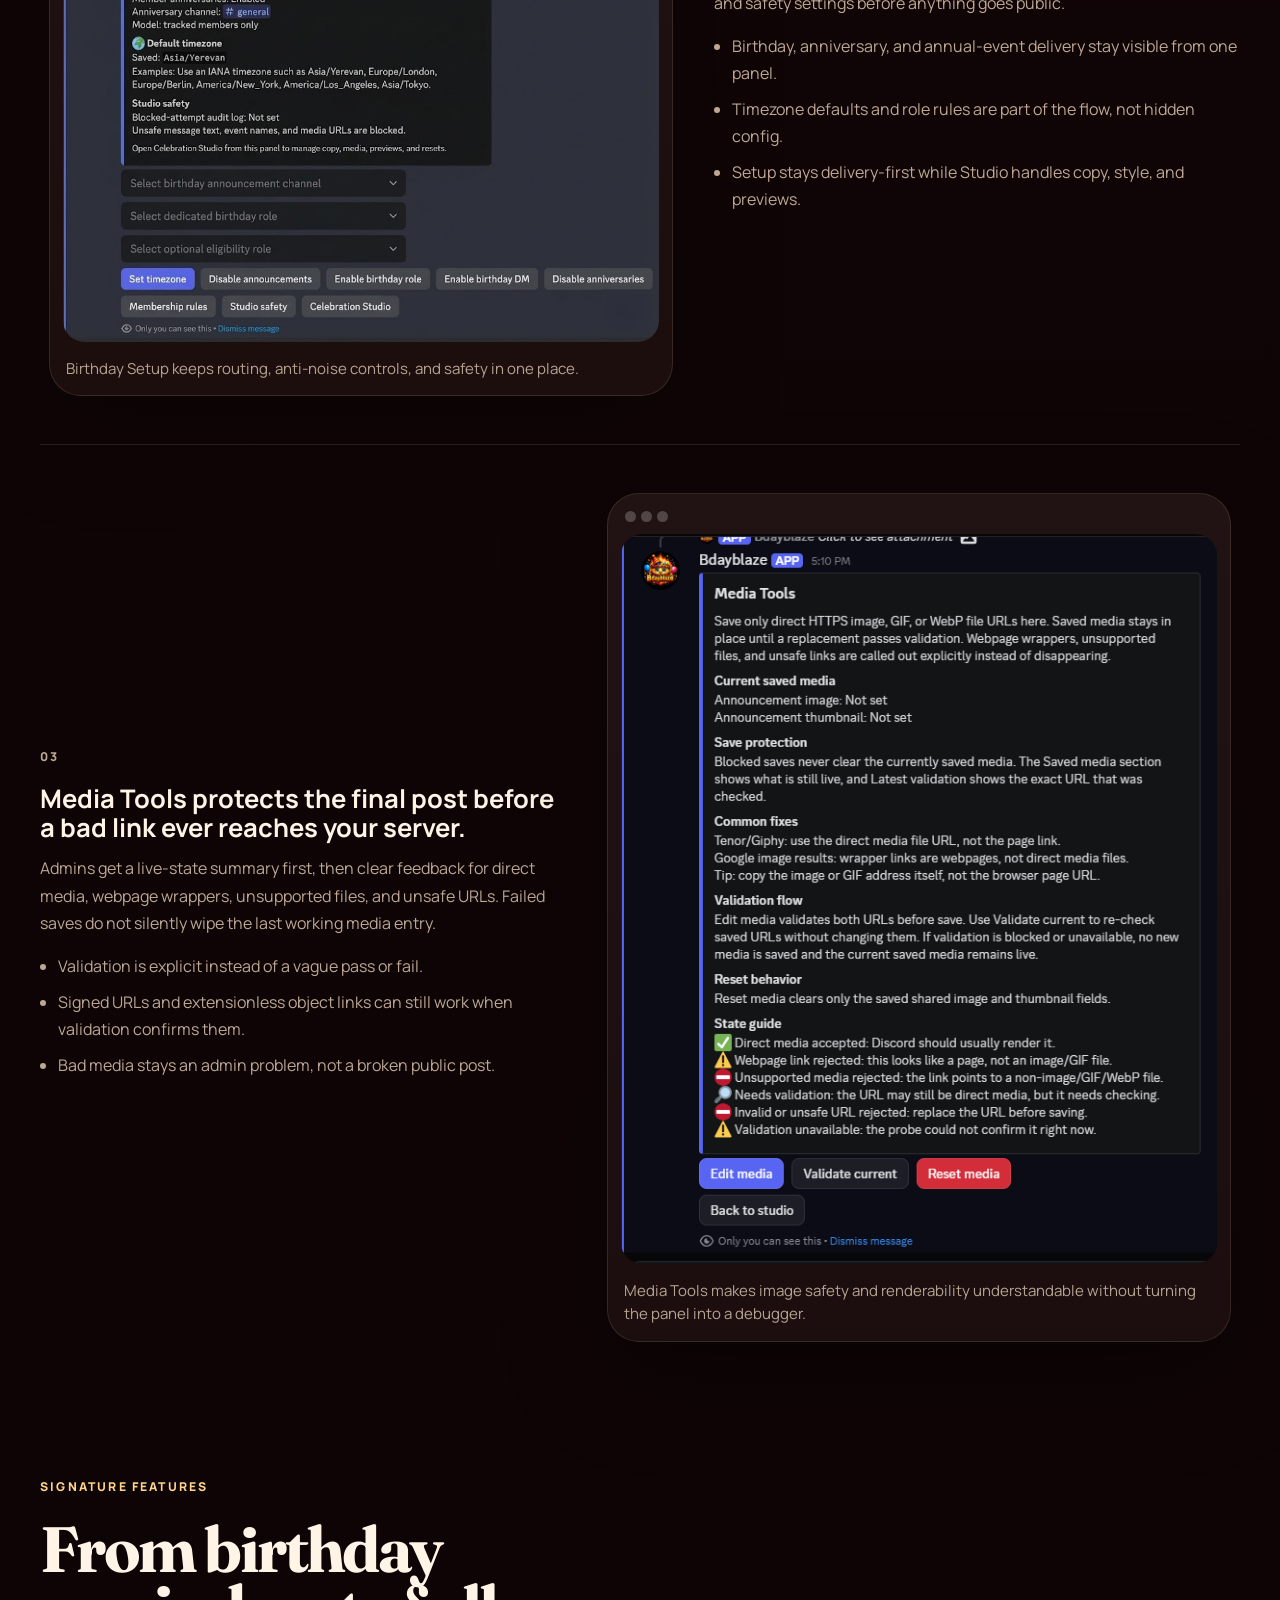
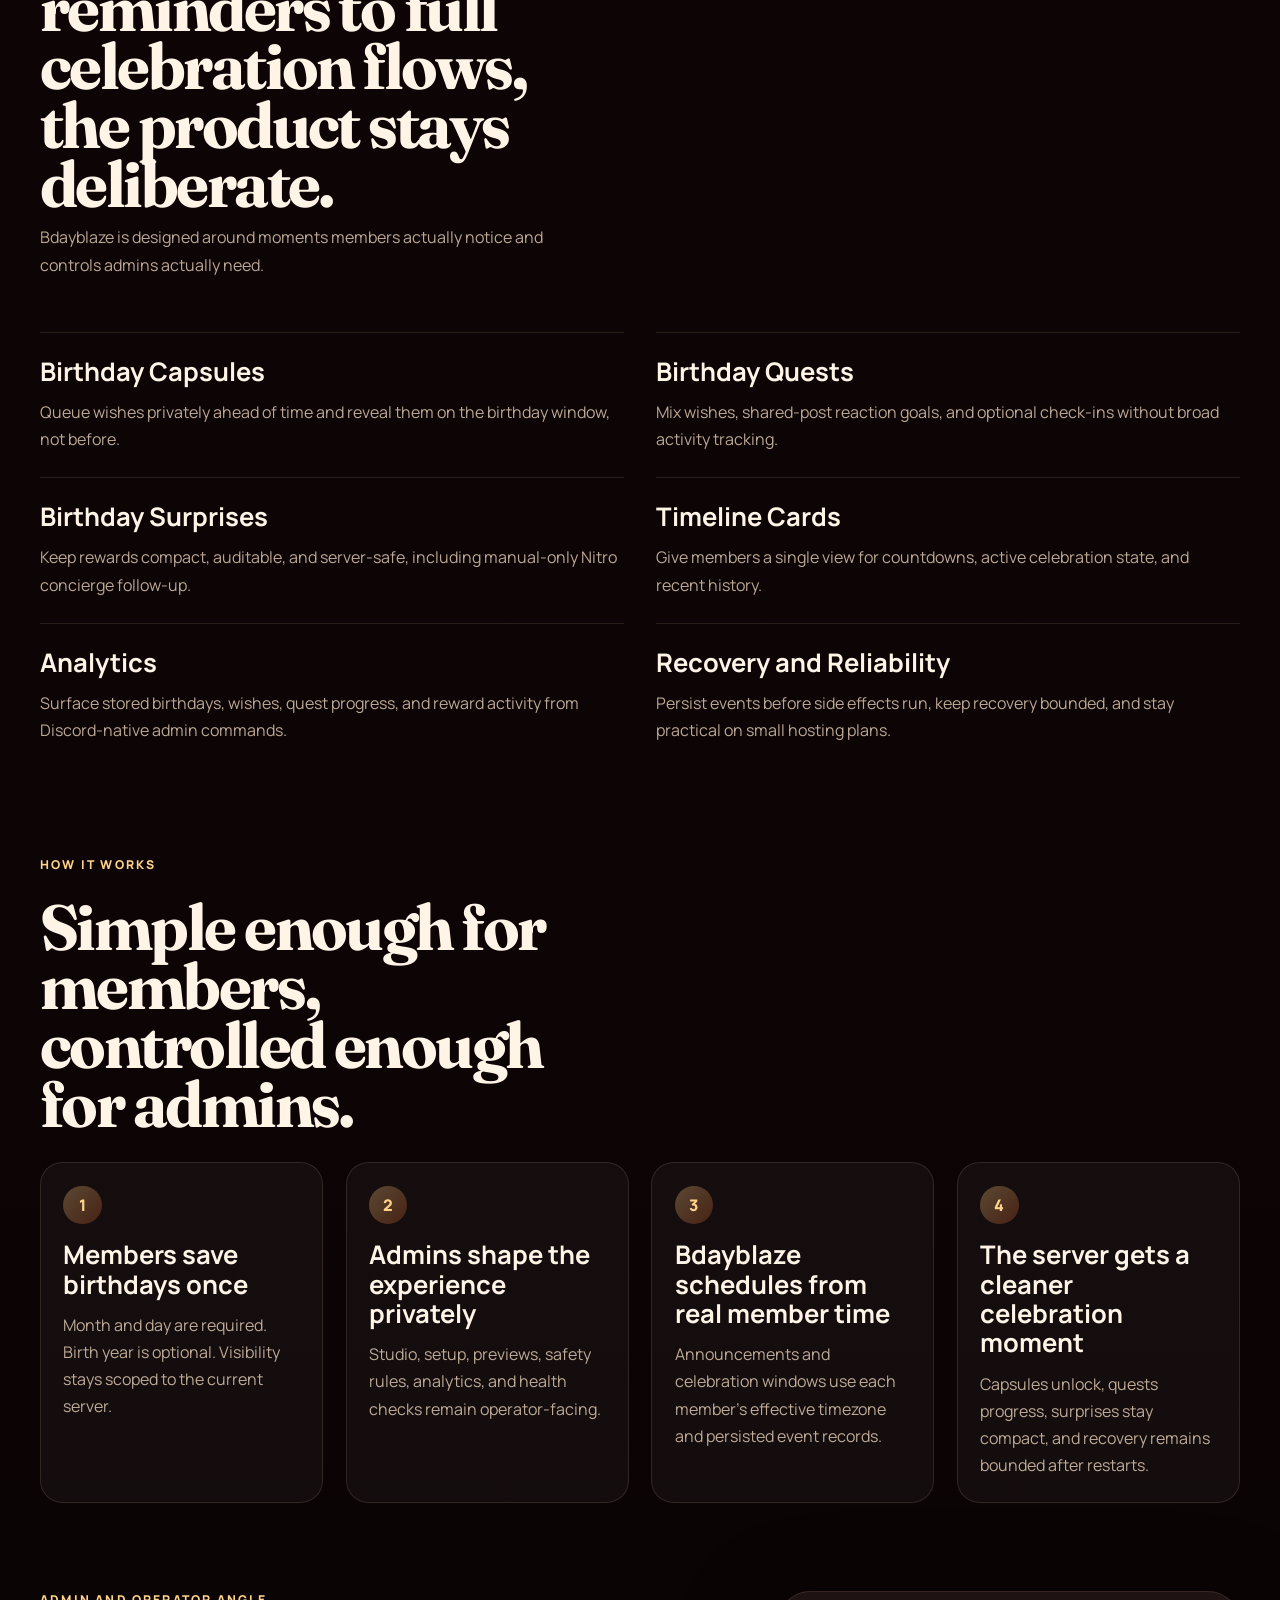
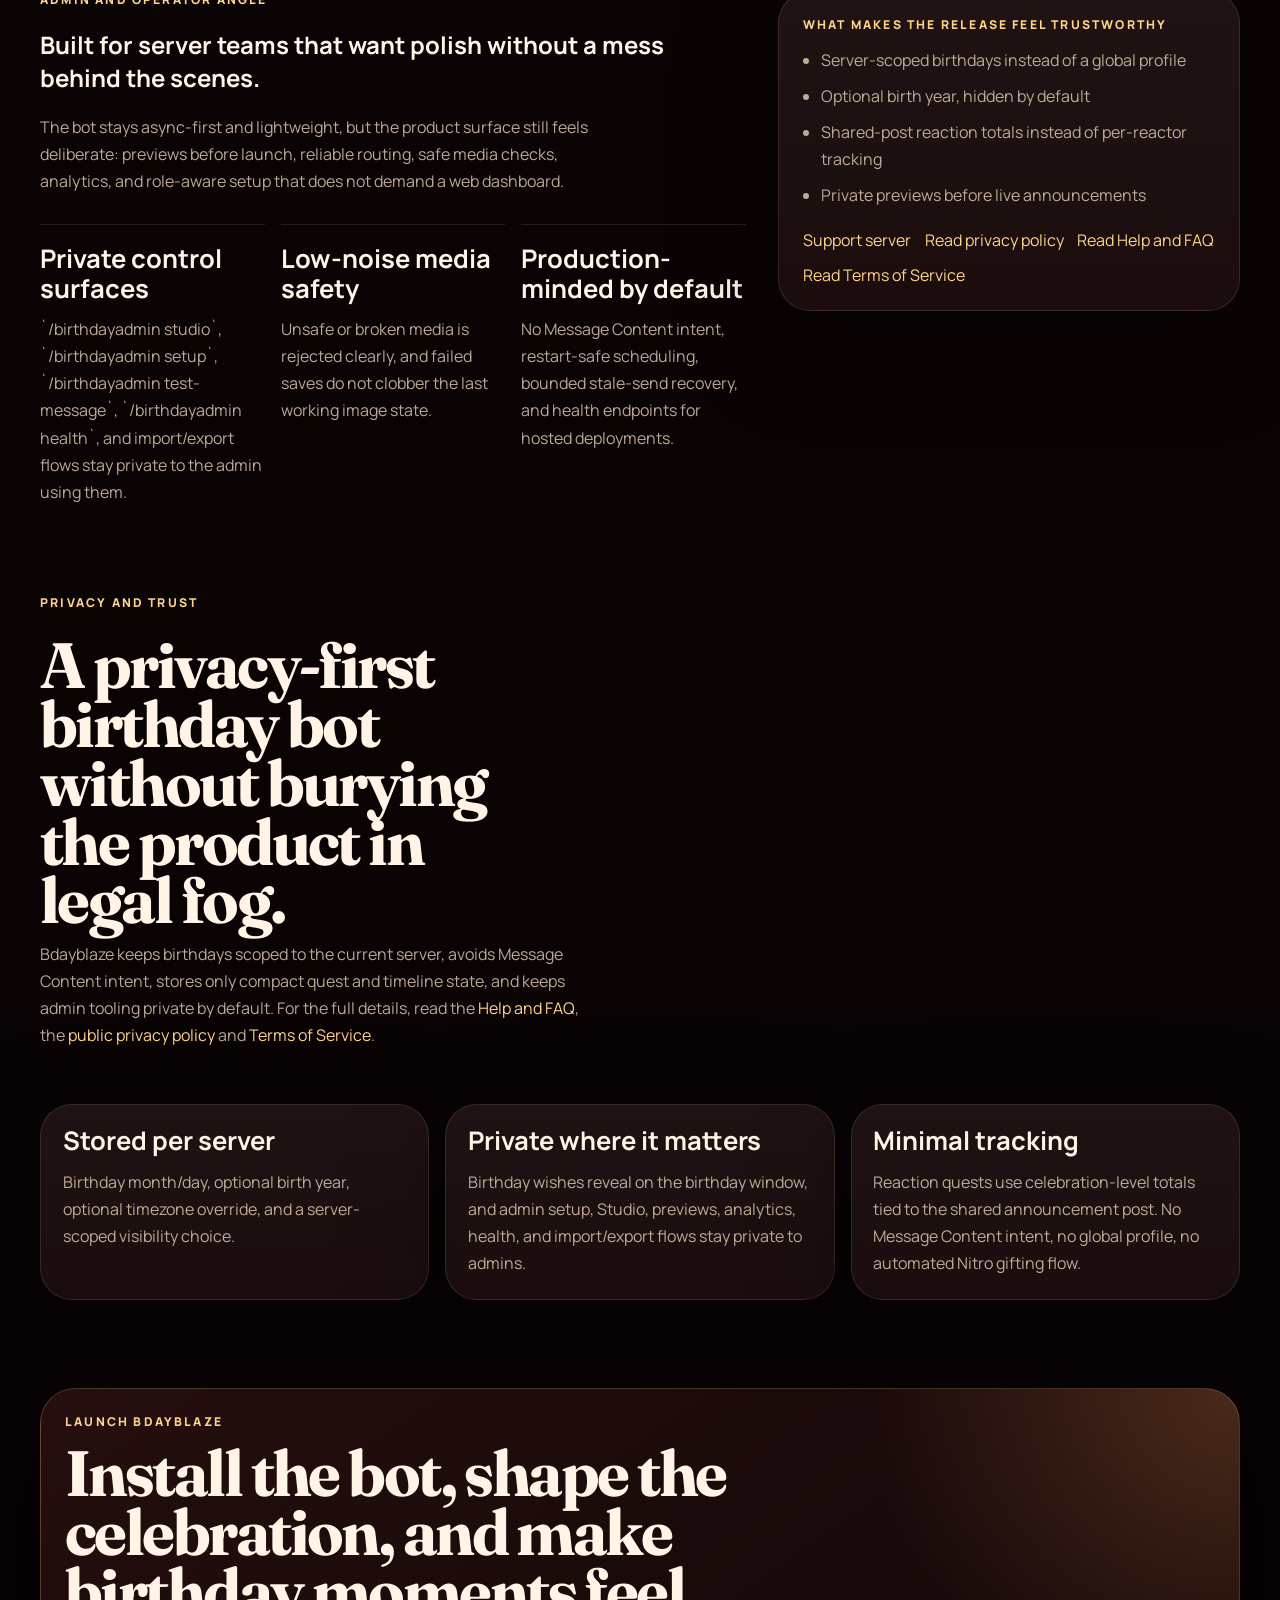
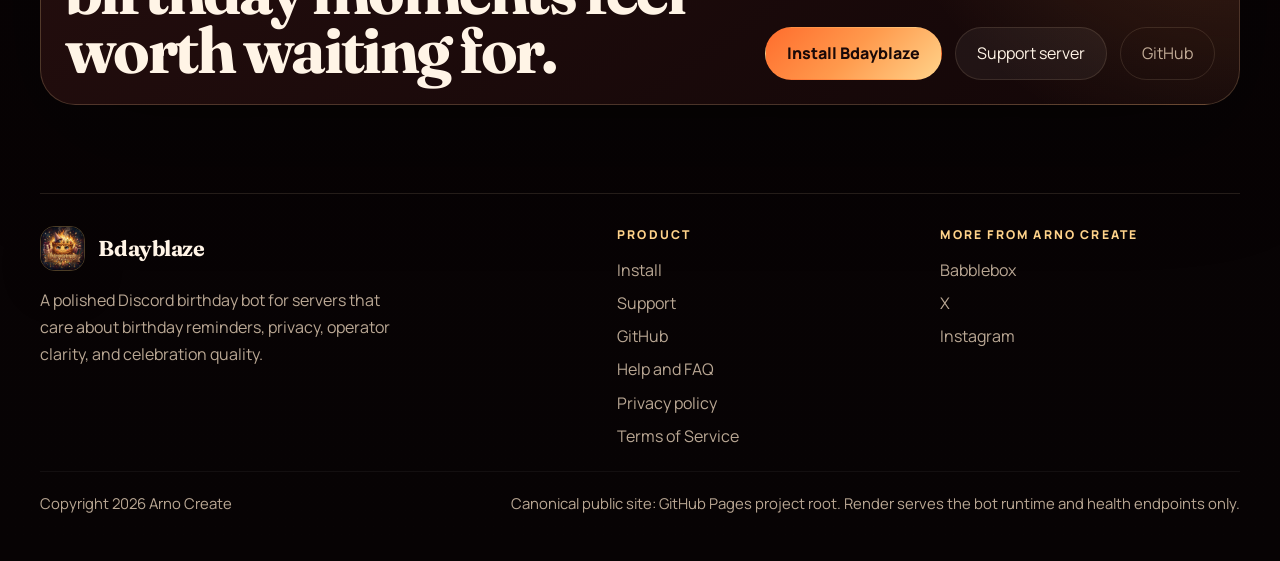
==== commit fed5ea4f: "Restore hero layout and switch banner references to JPG" ====
--- a/index.html
+++ b/index.html
@@ -21,7 +21,7 @@
     <meta property="og:url" content="https://arno-create.github.io/Bdayblaze/" />
     <meta
       property="og:image"
-      content="https://arno-create.github.io/Bdayblaze/assets/banner.png"
+      content="https://arno-create.github.io/Bdayblaze/assets/banner.jpg"
     />
     <meta
       property="og:image:alt"
@@ -38,7 +38,7 @@
     />
     <meta
       name="twitter:image"
-      content="https://arno-create.github.io/Bdayblaze/assets/banner.png"
+      content="https://arno-create.github.io/Bdayblaze/assets/banner.jpg"
     />
     <meta
       name="twitter:image:alt"
@@ -93,7 +93,7 @@
             "applicationCategory": "UtilitiesApplication",
             "operatingSystem": "Any",
             "url": "https://arno-create.github.io/Bdayblaze/",
-            "image": "https://arno-create.github.io/Bdayblaze/assets/banner.png",
+            "image": "https://arno-create.github.io/Bdayblaze/assets/banner.jpg",
             "screenshot": [
               "https://arno-create.github.io/Bdayblaze/assets/celebration_studio_panel.png",
               "https://arno-create.github.io/Bdayblaze/assets/setup_panel.png",
@@ -221,37 +221,33 @@
           </div>
 
           <div class="hero-stage" data-reveal>
-            <div class="hero-media">
-              <div class="hero-stage-glow" aria-hidden="true"></div>
-              <img
-                class="hero-banner"
-                src="./assets/banner.png"
-                alt="Bdayblaze banner with the mascot, party cake, gifts, balloons, and wordmark"
-                width="1744"
-                height="608"
-                fetchpriority="high"
-                decoding="async"
-              />
+            <div class="hero-stage-glow" aria-hidden="true"></div>
+            <img
+              class="hero-banner"
+              src="./assets/banner.jpg"
+              alt="Bdayblaze banner with the mascot, party cake, gifts, balloons, and wordmark"
+              width="1024"
+              height="682"
+              fetchpriority="high"
+              decoding="async"
+            />
+
+            <div class="hero-panel hero-panel-top">
+              <p class="panel-label">What ships with the bot</p>
+              <p>
+                Celebration Studio, Birthday Setup, Media Tools, Timeline cards, Quests,
+                Capsules, Surprises, the private <code>/birthdayadmin</code> workspace, analytics,
+                and recovery-minded delivery.
+              </p>
             </div>
 
-            <div class="hero-panel-row">
-              <div class="hero-panel">
-                <p class="panel-label">What ships with the bot</p>
-                <p>
-                  Celebration Studio, Birthday Setup, Media Tools, Timeline cards, Quests,
-                  Capsules, Surprises, the private <code>/birthdayadmin</code> workspace,
-                  analytics, and recovery-minded delivery.
-                </p>
-              </div>
-
-              <div class="hero-panel">
-                <p class="panel-label">Why it feels calmer</p>
-                <ul>
-                  <li>Admin surfaces stay private</li>
-                  <li>Shared-post reaction quests avoid per-reactor storage</li>
-                  <li>Safe media validation catches broken or unsafe links before save</li>
-                </ul>
-              </div>
+            <div class="hero-panel hero-panel-bottom">
+              <p class="panel-label">Why it feels calmer</p>
+              <ul>
+                <li>Admin surfaces stay private</li>
+                <li>Shared-post reaction quests avoid per-reactor storage</li>
+                <li>Safe media validation catches broken or unsafe links before save</li>
+              </ul>
             </div>
           </div>
         </div>
--- a/styles.css
+++ b/styles.css
@@ -432,60 +432,48 @@
 }
 
 .hero-stage {
-  width: 100%;
-  max-width: 48rem;
-  margin-left: auto;
-  display: grid;
-  gap: 1.1rem;
-  padding: 1.15rem 0 0.35rem;
-}
-
-.hero-media {
   --pointer-x: 0;
   --pointer-y: 0;
   position: relative;
   width: 100%;
-  padding: 0.9rem 0 0.15rem;
-  isolation: isolate;
+  min-height: 36rem;
+  padding: 2rem 0;
 }
 
 .hero-stage-glow {
   position: absolute;
-  inset: 12% 4% 10%;
-  border-radius: 2.6rem;
+  inset: 10% 6% auto;
+  height: 62%;
+  border-radius: 2.4rem;
   background:
-    radial-gradient(circle at 18% 50%, rgba(255, 199, 118, 0.38), transparent 26%),
-    radial-gradient(circle at 72% 42%, rgba(255, 114, 43, 0.28), transparent 30%),
+    radial-gradient(circle at 20% 35%, rgba(255, 199, 118, 0.42), transparent 32%),
+    radial-gradient(circle at 72% 28%, rgba(255, 114, 43, 0.34), transparent 34%),
     linear-gradient(135deg, rgba(255, 140, 71, 0.2), rgba(92, 27, 18, 0.2));
-  filter: blur(60px);
+  filter: blur(56px);
   pointer-events: none;
-  z-index: 0;
 }
 
 .hero-banner {
   position: relative;
-  z-index: 1;
-  width: 100%;
+  width: min(100%, 48rem);
+  margin: 0 auto;
+  aspect-ratio: 3 / 2;
   border-radius: 2.2rem;
   border: 1px solid rgba(255, 228, 194, 0.16);
   box-shadow: 0 36px 120px rgba(0, 0, 0, 0.45);
+  object-fit: cover;
+  object-position: center;
   transform:
     perspective(1200px)
-    rotateX(calc(var(--pointer-y) * -2.4deg))
-    rotateY(calc(var(--pointer-x) * 4deg))
-    translateY(-0.1rem);
-  transform-origin: center center;
+    rotateX(calc(var(--pointer-y) * -3deg))
+    rotateY(calc(var(--pointer-x) * 5deg))
+    translateY(-0.2rem);
   transition: transform 160ms ease;
 }
 
-.hero-panel-row {
-  display: grid;
-  grid-template-columns: repeat(2, minmax(0, 1fr));
-  gap: 1rem;
-}
-
 .hero-panel {
-  min-height: 100%;
+  position: absolute;
+  max-width: 18rem;
   padding: 1rem 1.1rem;
   border: 1px solid var(--line);
   border-radius: var(--radius-lg);
@@ -504,6 +492,16 @@
 .hero-panel ul {
   margin: 0;
   padding-left: 1.1rem;
+}
+
+.hero-panel-top {
+  top: 1.3rem;
+  left: 0;
+}
+
+.hero-panel-bottom {
+  right: 0;
+  bottom: 1.4rem;
 }
 
 .trust-strip {
@@ -973,10 +971,6 @@
 
   .cta-panel {
     align-items: start;
-  }
-
-  .hero-stage {
-    margin: 0 auto;
   }
 
   .footer-meta {
@@ -1079,19 +1073,19 @@
   }
 
   .hero-stage {
+    display: grid;
     gap: 0.9rem;
-    max-width: 36rem;
+    max-width: 34rem;
+    min-height: auto;
     margin: 0 auto;
-    padding-top: 0.25rem;
-    padding-bottom: 0.1rem;
-  }
-
-  .hero-media {
-    padding: 0.55rem 0 0.1rem;
+    padding-top: 0.35rem;
+    min-height: auto;
+    padding-bottom: 0;
   }
 
   .hero-stage-glow {
-    inset: 10% 3% 12%;
+    inset: 8% 4% auto;
+    height: 50%;
     filter: blur(44px);
   }
 
@@ -1101,13 +1095,10 @@
     transform: none;
   }
 
-  .hero-panel-row {
-    grid-template-columns: 1fr;
-    gap: 0.9rem;
-  }
-
   .hero-panel {
+    position: static;
     width: 100%;
+    max-width: none;
     padding: 1rem;
   }
 
@@ -1231,10 +1222,6 @@
   }
 
   .hero-stage {
-    gap: 0.75rem;
-  }
-
-  .hero-panel-row {
     gap: 0.75rem;
   }
 
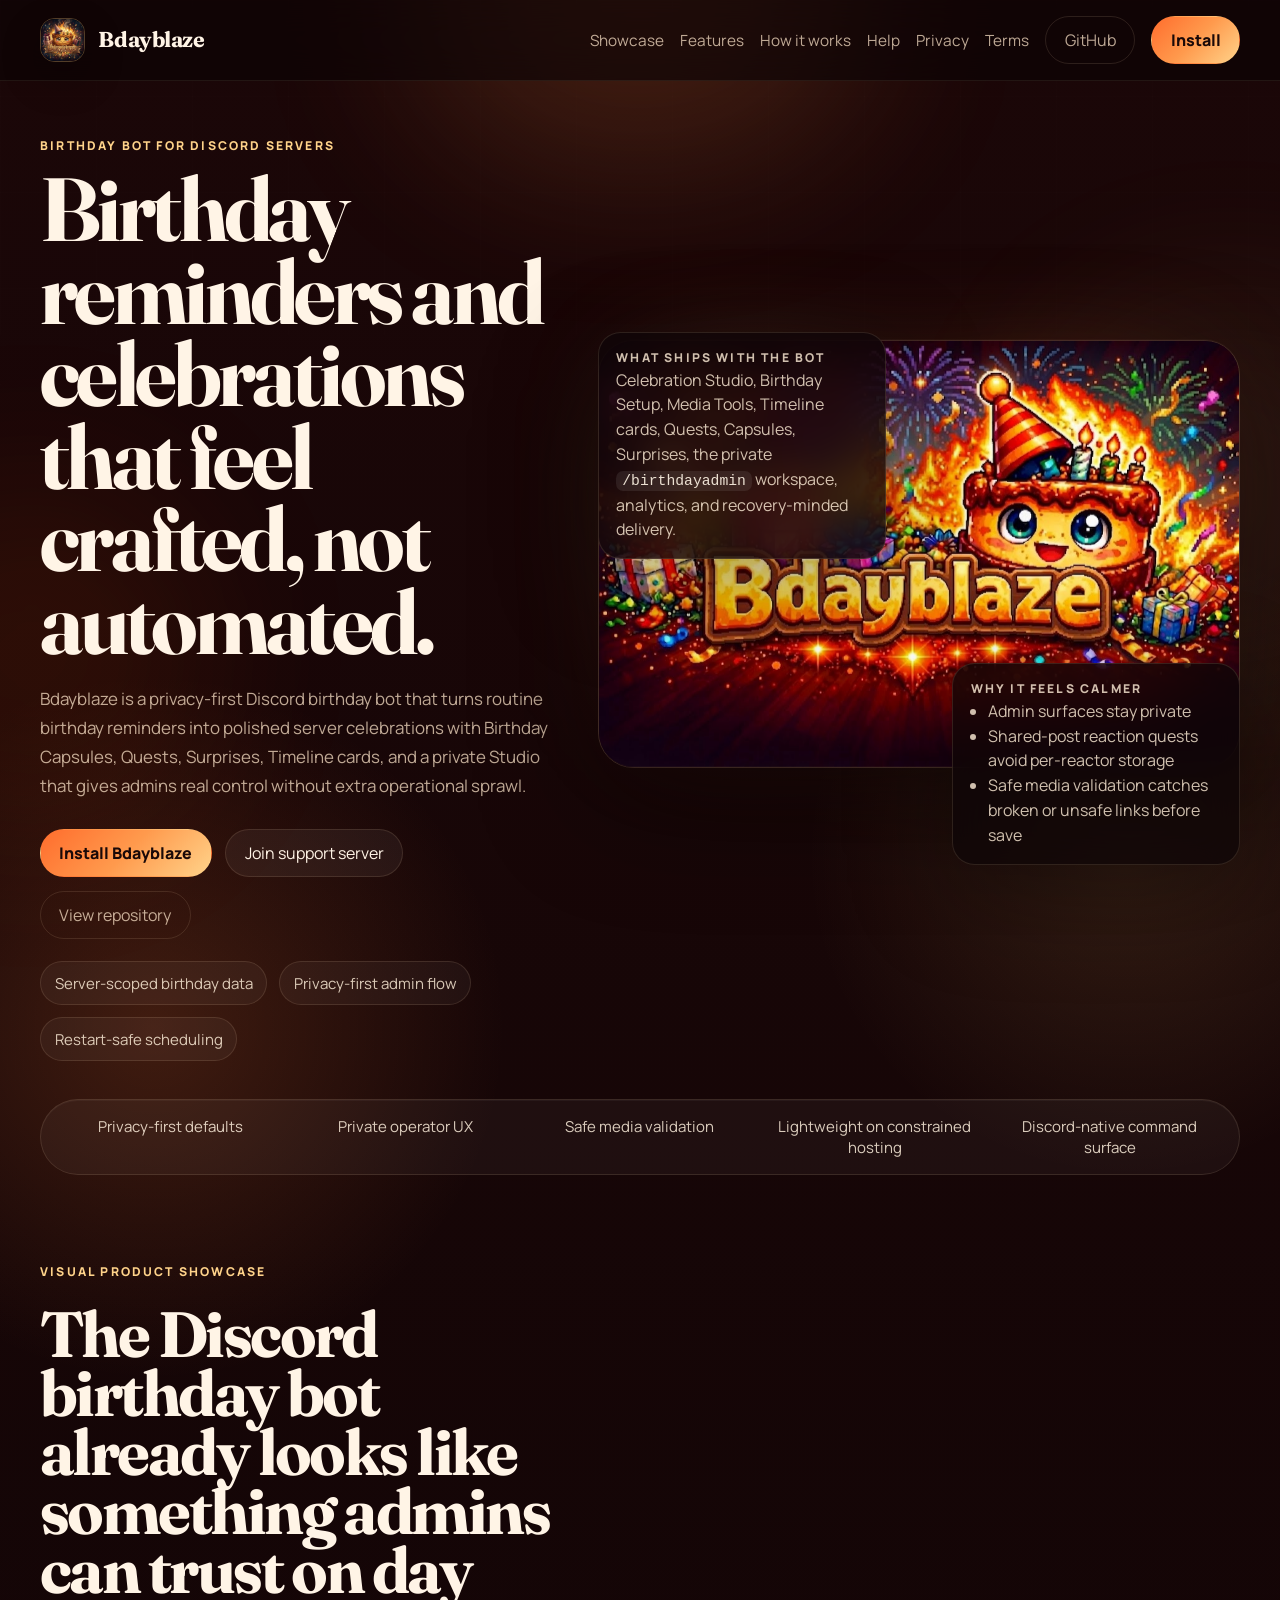
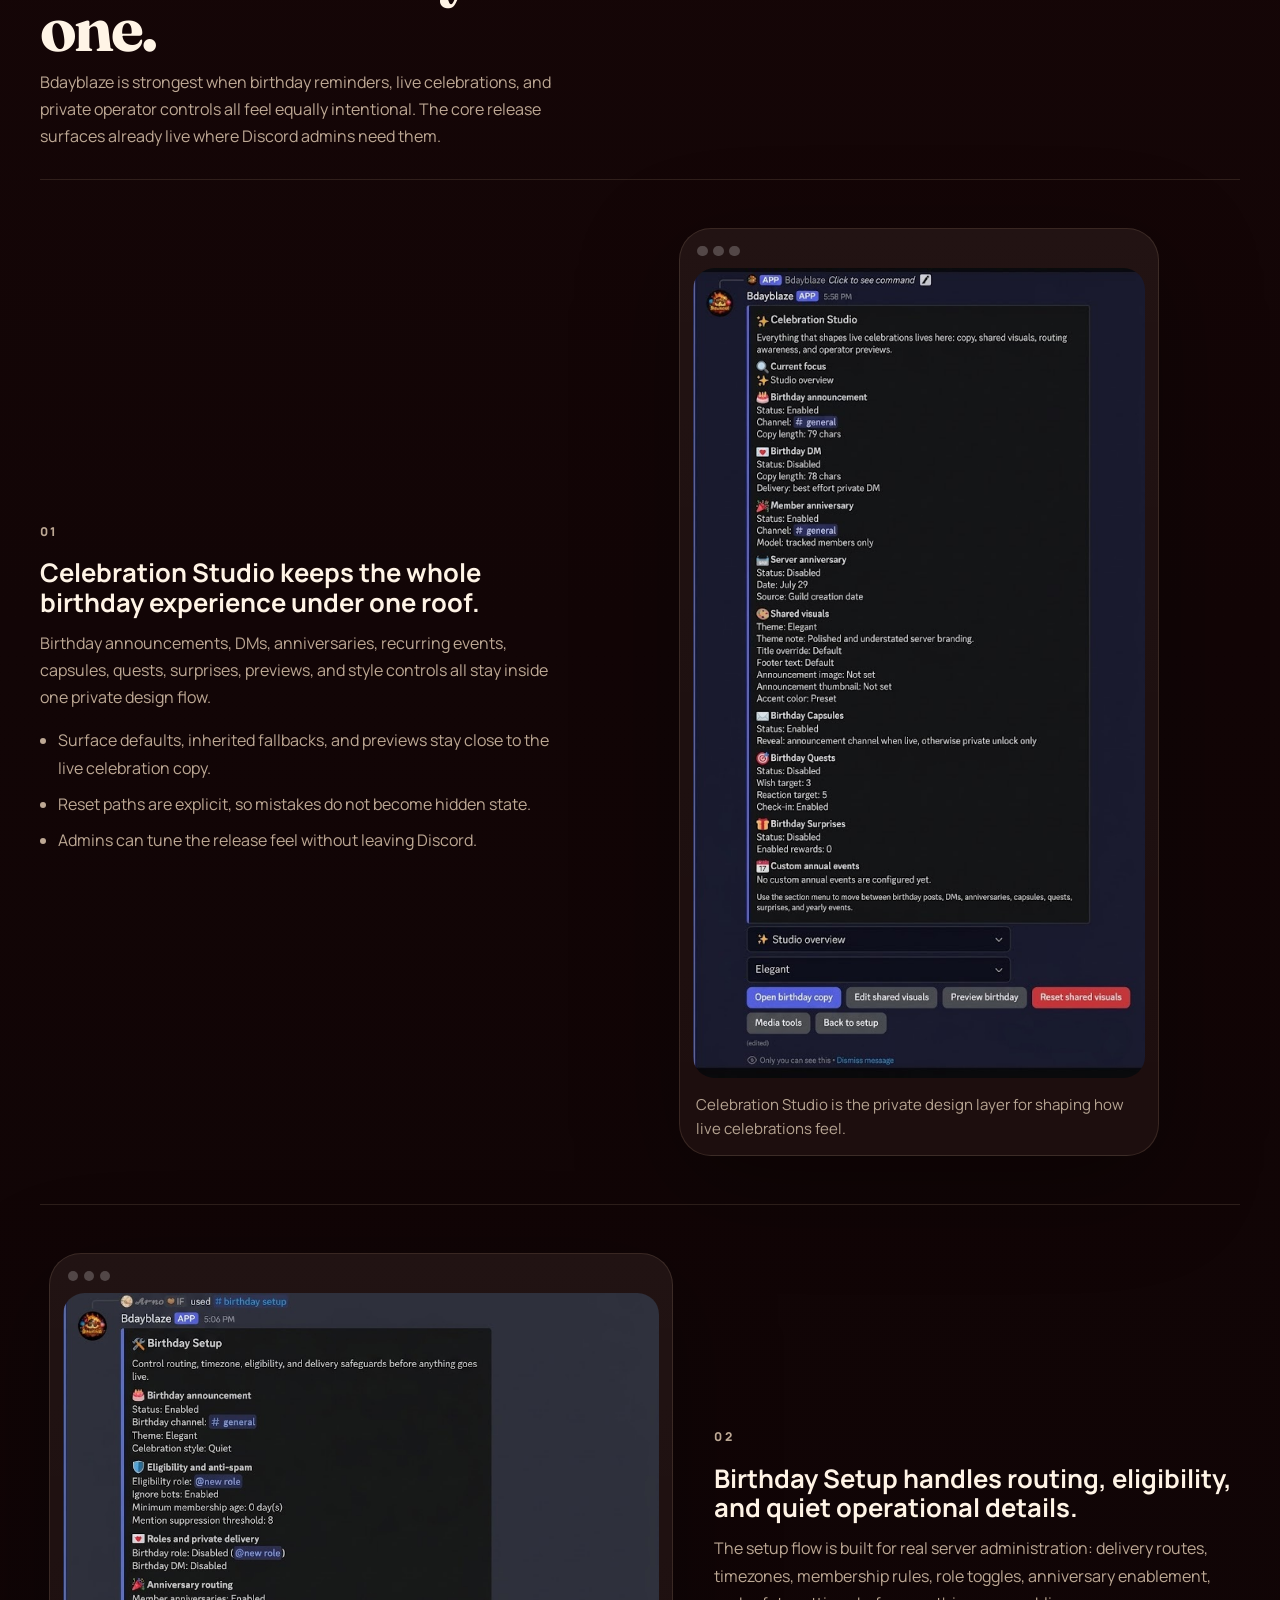
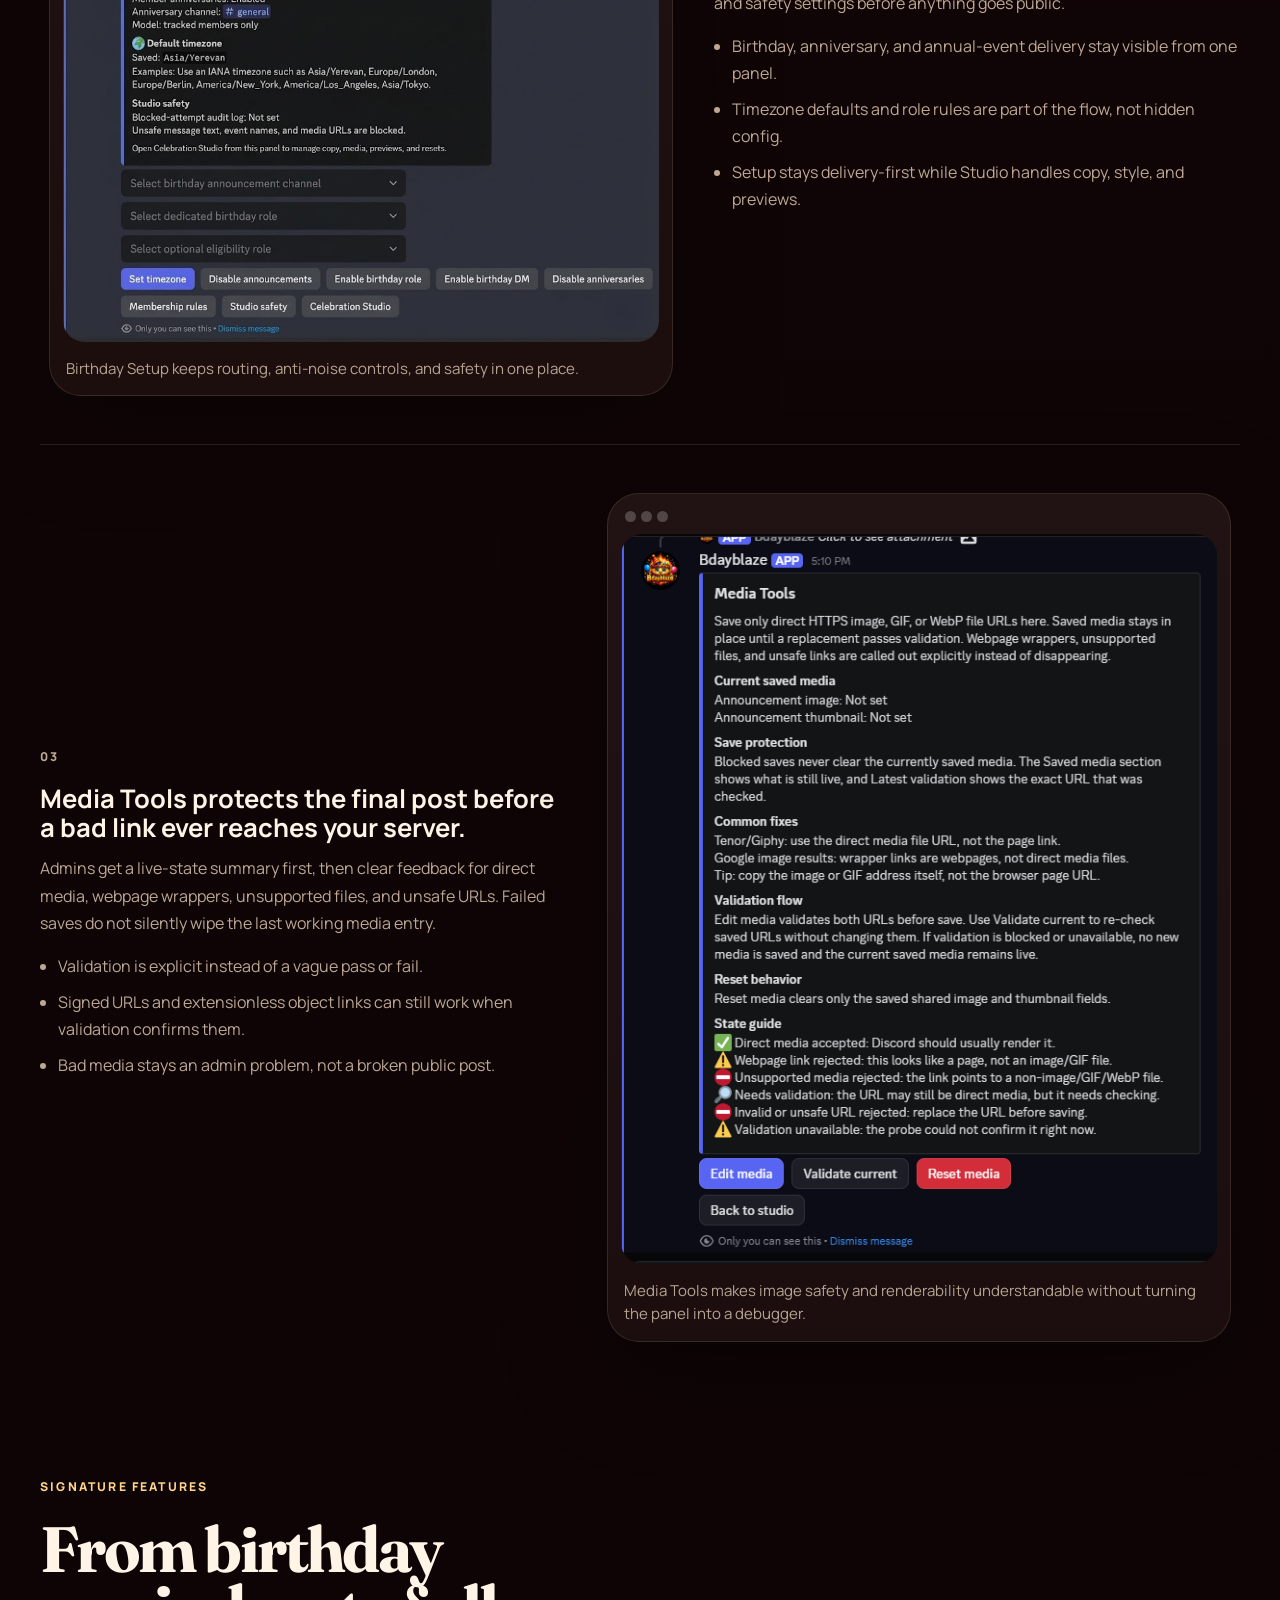
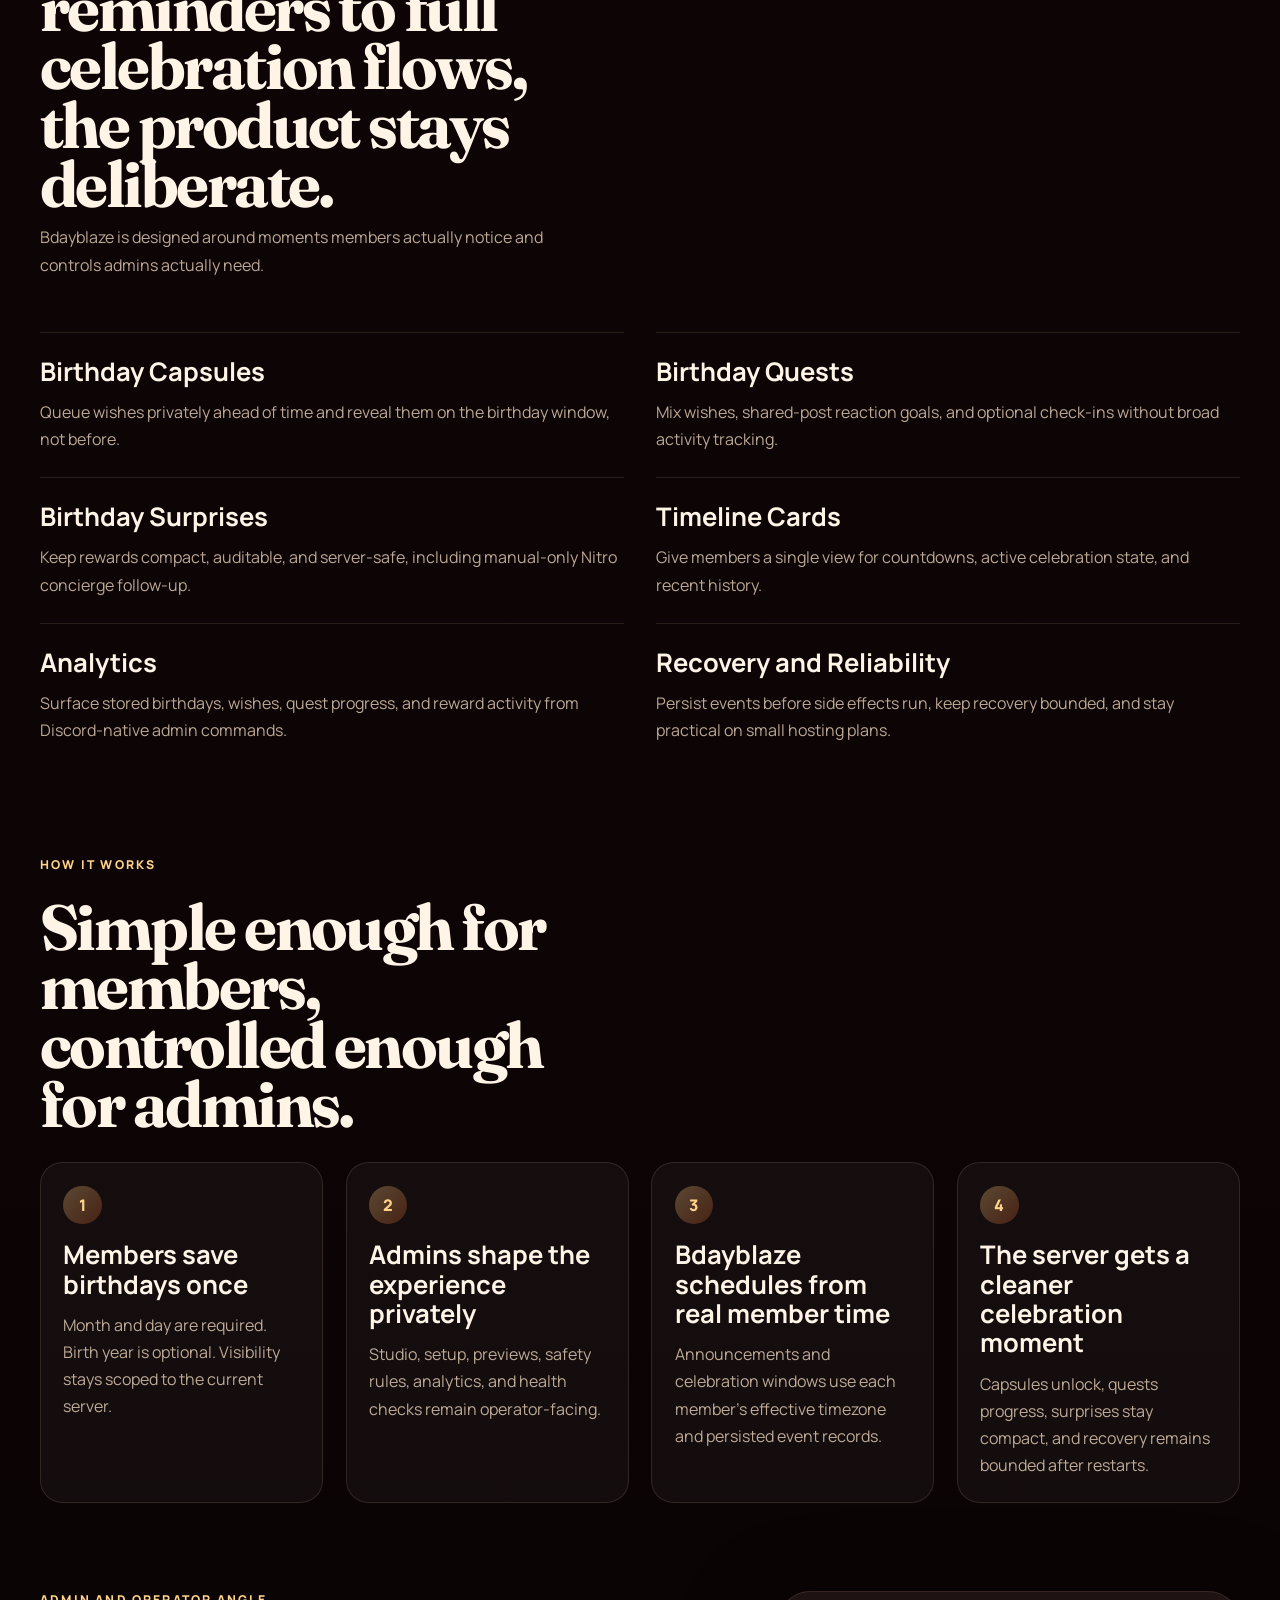
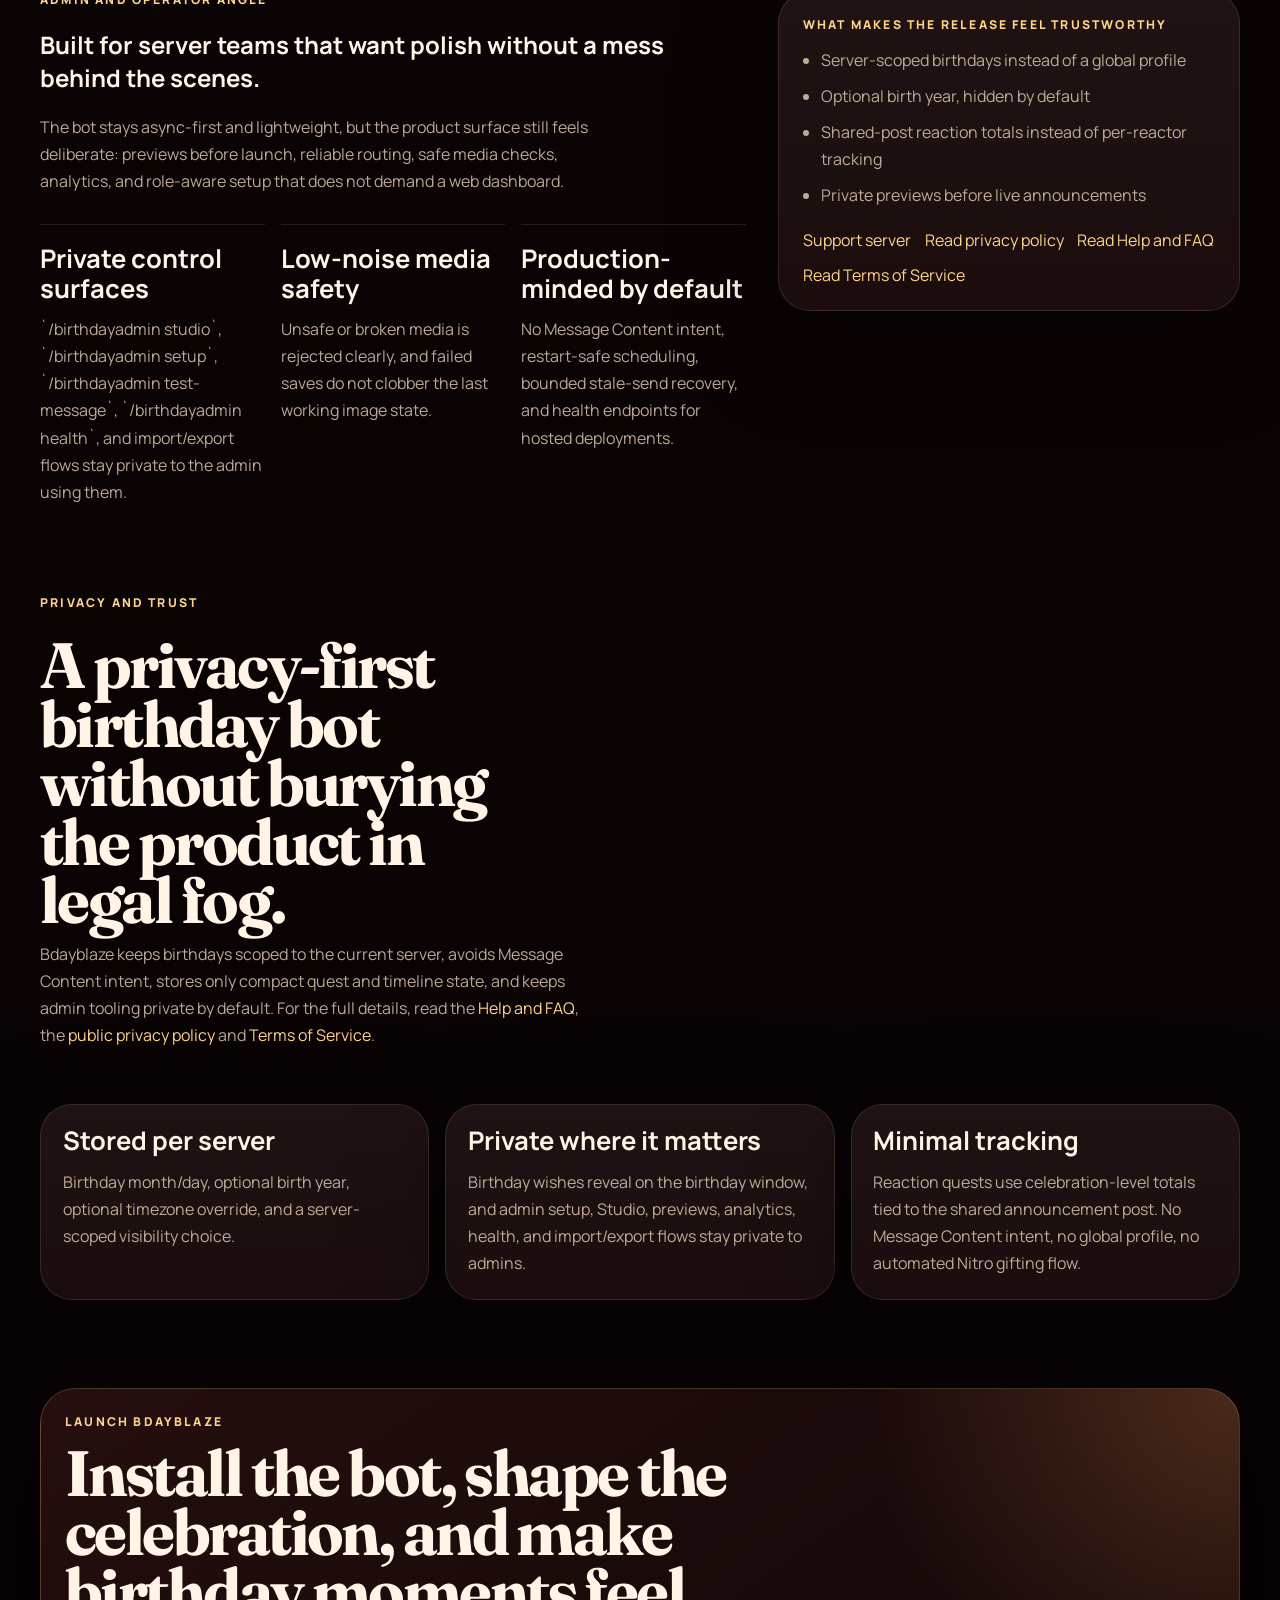
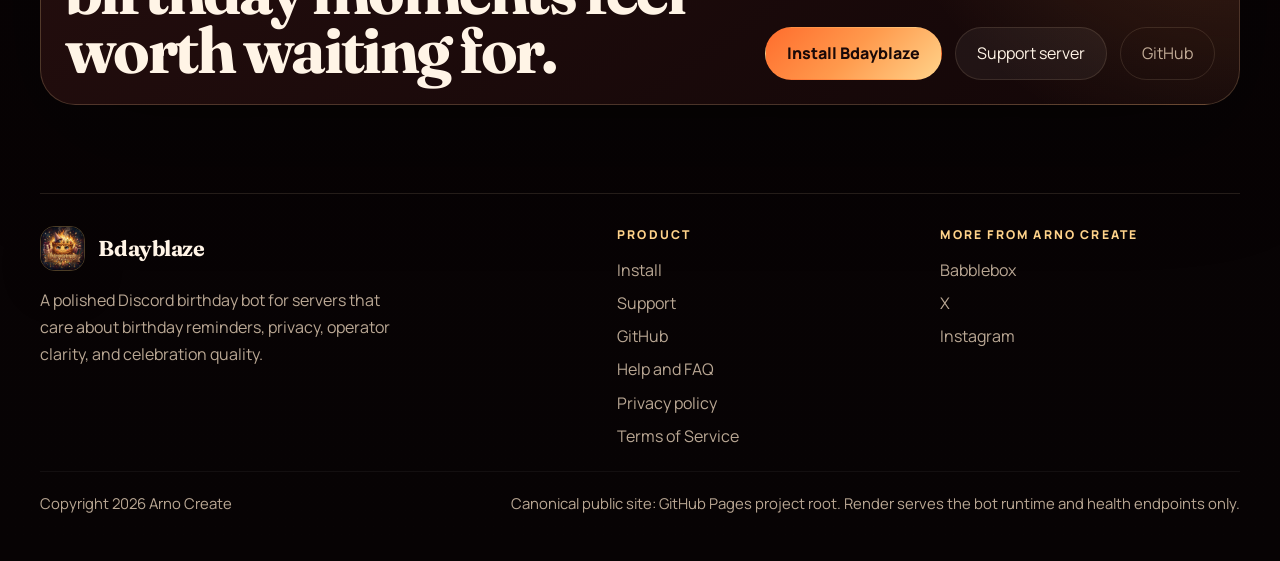
==== commit bba498b8: "Add Top.gg vote bonus lane" ====
--- a/index.html
+++ b/index.html
@@ -3,19 +3,19 @@
   <head>
     <meta charset="UTF-8" />
     <meta name="viewport" content="width=device-width, initial-scale=1.0" />
-    <title>Bdayblaze | Premium Birthday Bot for Discord Servers</title>
+    <title>Bdayblaze | Birthday Bot for Discord Servers</title>
     <meta
       name="description"
-      content="Bdayblaze is a premium, privacy-first Discord birthday bot for birthday reminders, polished celebration posts, and private admin control."
+      content="Bdayblaze is a privacy-first Discord birthday bot for birthday reminders, polished celebration posts, and private admin control."
     />
     <meta name="robots" content="index,follow,max-image-preview:large" />
     <meta name="theme-color" content="#1a0908" />
     <meta property="og:locale" content="en_US" />
     <meta property="og:site_name" content="Bdayblaze" />
-    <meta property="og:title" content="Bdayblaze | Premium Birthday Bot for Discord Servers" />
+    <meta property="og:title" content="Bdayblaze | Birthday Bot for Discord Servers" />
     <meta
       property="og:description"
-      content="Premium birthday reminders and celebration flows for Discord servers with privacy-first defaults, private admin tools, and restart-safe delivery."
+      content="Birthday reminders and celebration flows for Discord servers with privacy-first defaults, private admin tools, and restart-safe delivery."
     />
     <meta property="og:type" content="website" />
     <meta property="og:url" content="https://arno-create.github.io/Bdayblaze/" />
@@ -30,11 +30,11 @@
     <meta name="twitter:card" content="summary_large_image" />
     <meta
       name="twitter:title"
-      content="Bdayblaze | Premium Birthday Bot for Discord Servers"
+      content="Bdayblaze | Birthday Bot for Discord Servers"
     />
     <meta
       name="twitter:description"
-      content="Premium birthday reminders and celebration flows for Discord servers with privacy-first defaults, private admin tools, and restart-safe delivery."
+      content="Birthday reminders and celebration flows for Discord servers with privacy-first defaults, private admin tools, and restart-safe delivery."
     />
     <meta
       name="twitter:image"
@@ -65,7 +65,7 @@
             "@id": "https://arno-create.github.io/Bdayblaze/#website",
             "url": "https://arno-create.github.io/Bdayblaze/",
             "name": "Bdayblaze",
-            "description": "Premium birthday reminders and celebration flows for Discord servers.",
+            "description": "Birthday reminders and celebration flows for Discord servers.",
             "inLanguage": "en",
             "publisher": {
               "@id": "https://arno-create.github.io/Bdayblaze/#organization"
@@ -180,7 +180,7 @@
       <section class="hero">
         <div class="shell hero-layout">
           <div class="hero-copy" data-reveal>
-            <p class="eyebrow">Premium birthday bot for Discord servers</p>
+            <p class="eyebrow">Birthday bot for Discord servers</p>
             <h1>Birthday reminders and celebrations that feel crafted, not automated.</h1>
             <p class="hero-text">
               Bdayblaze is a privacy-first Discord birthday bot that turns routine birthday
